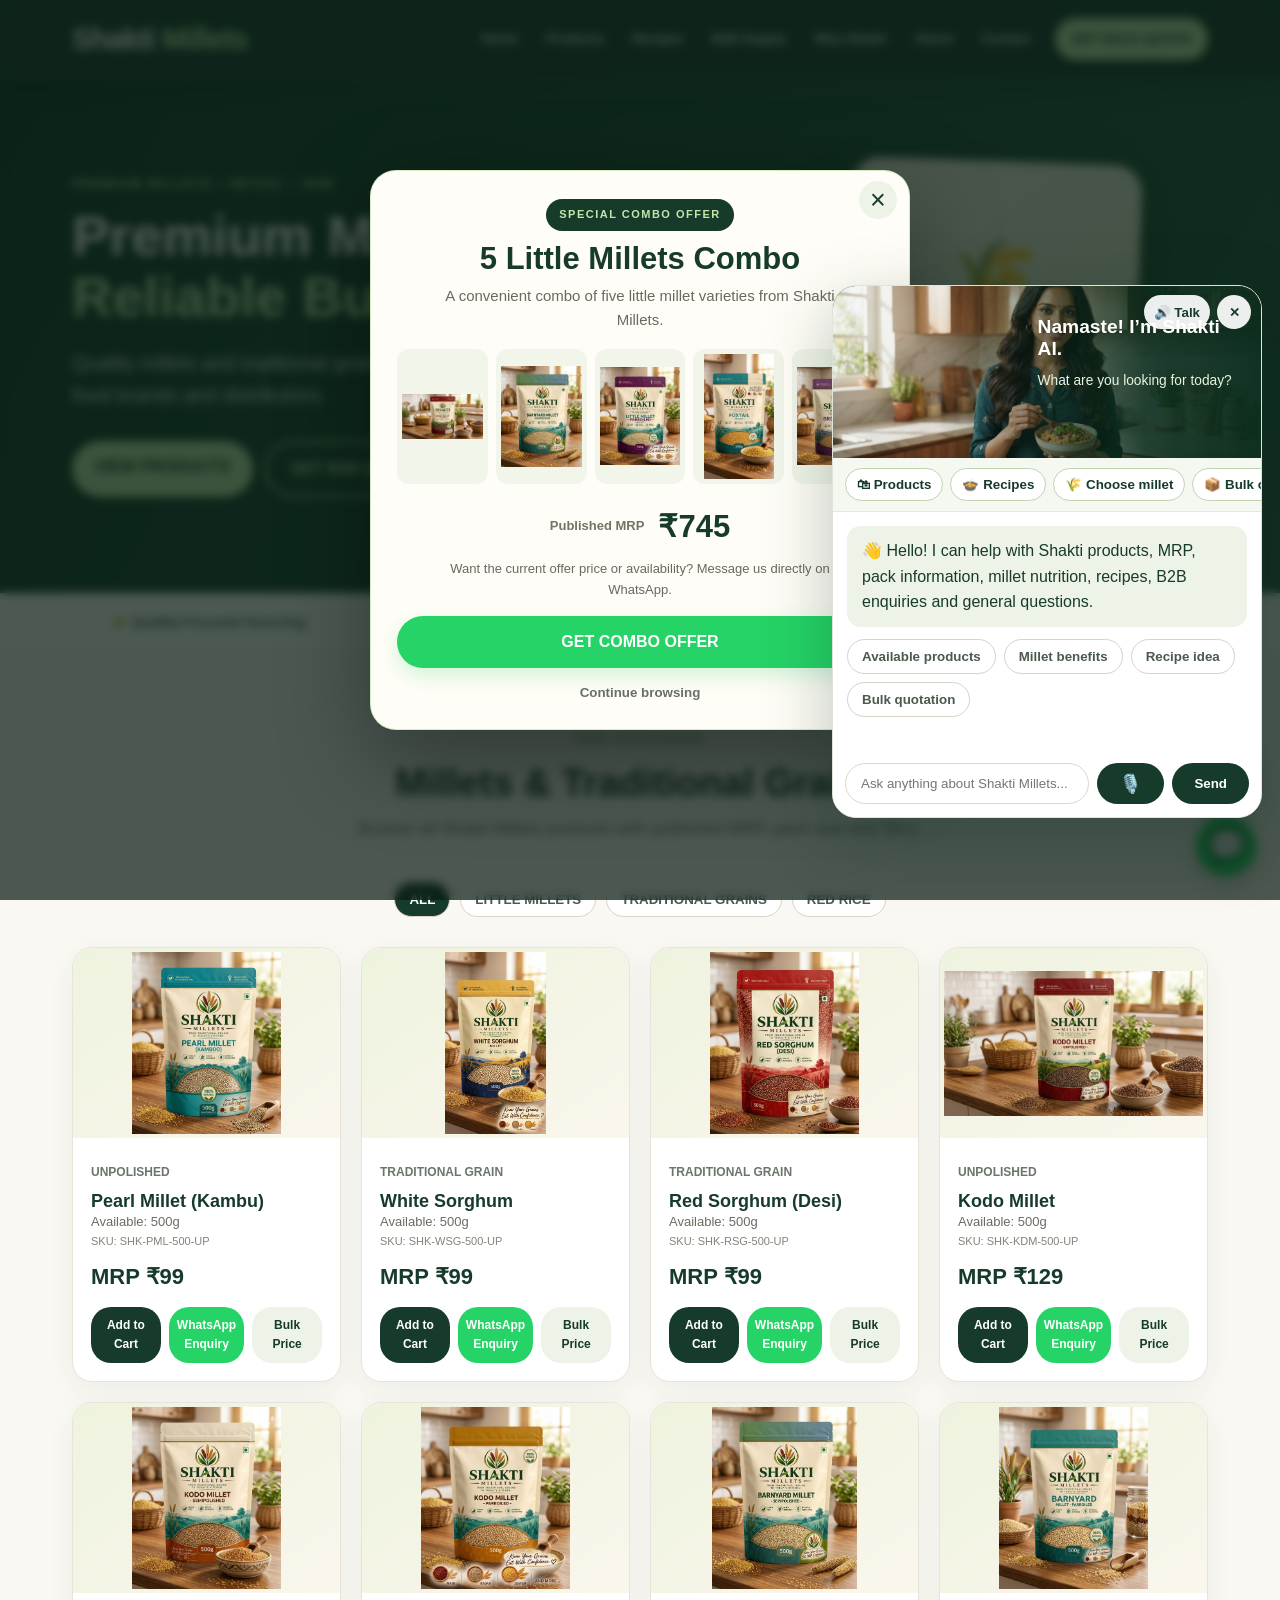
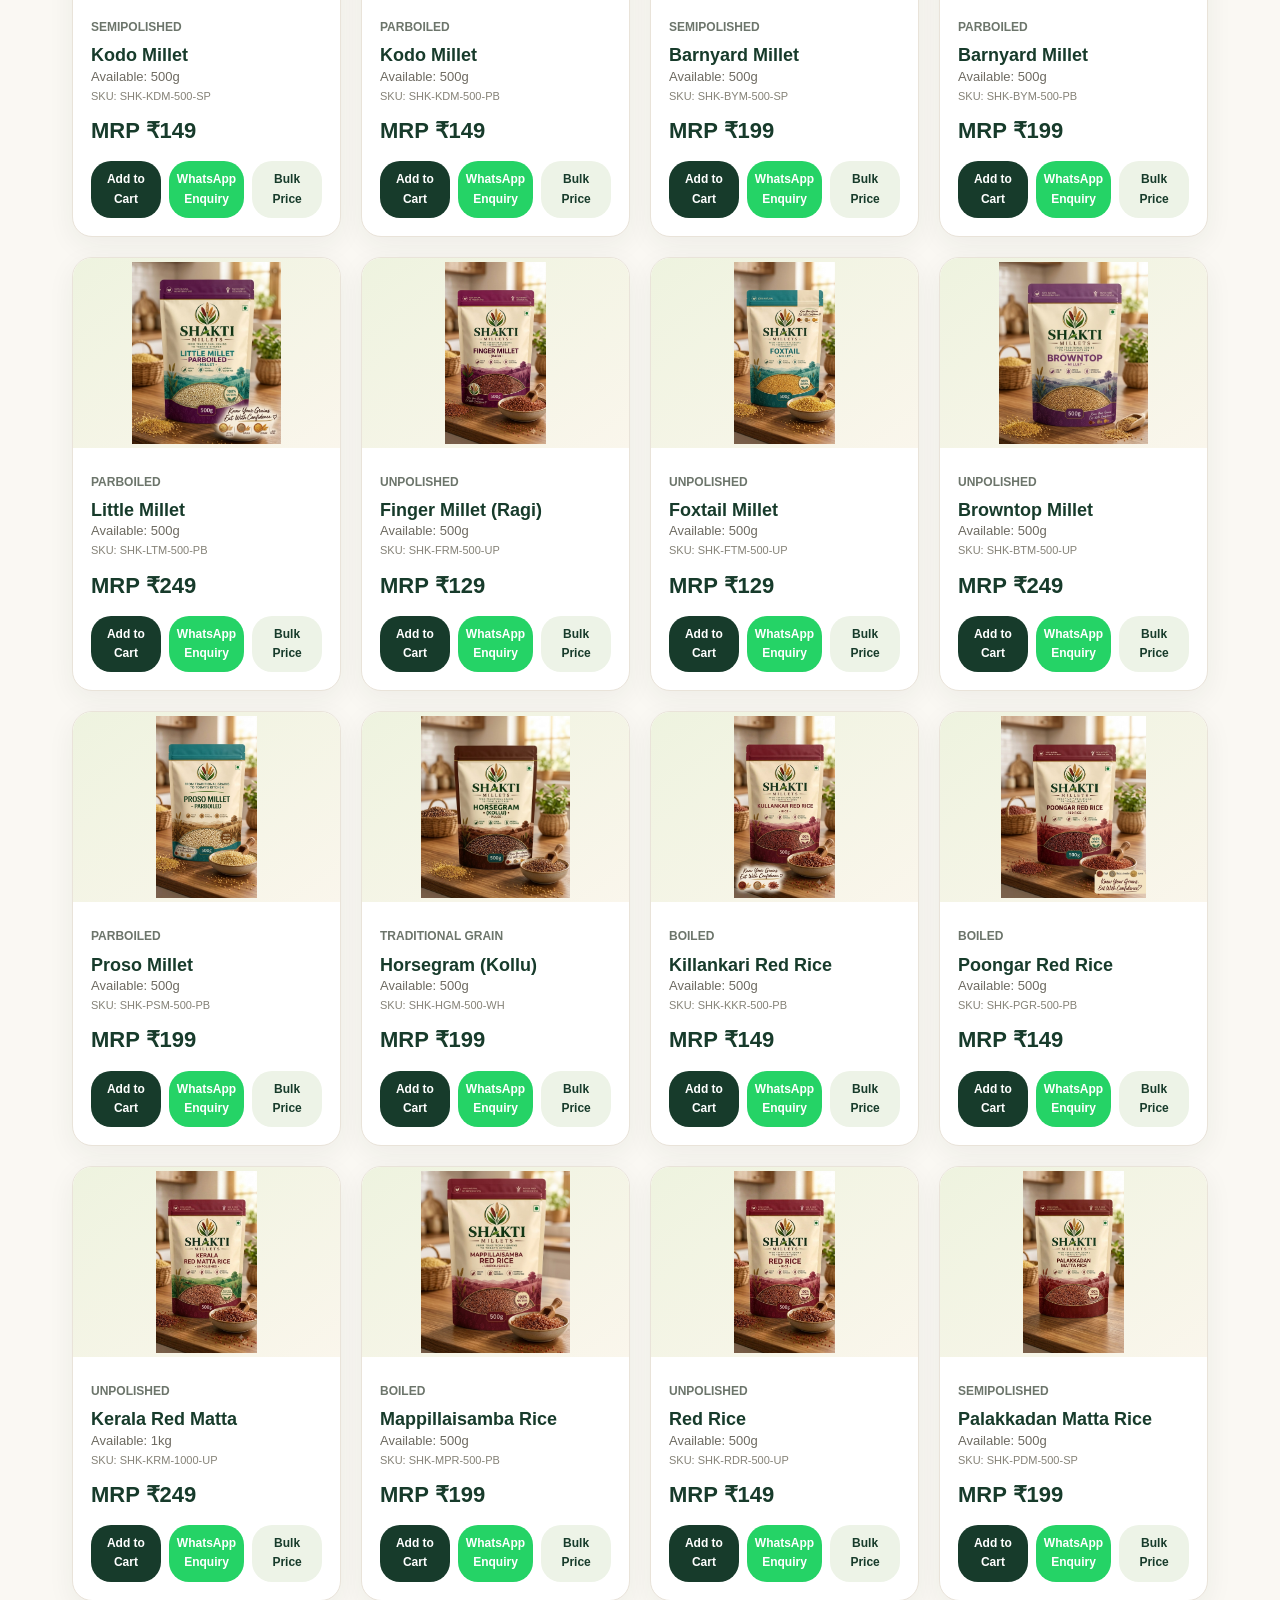
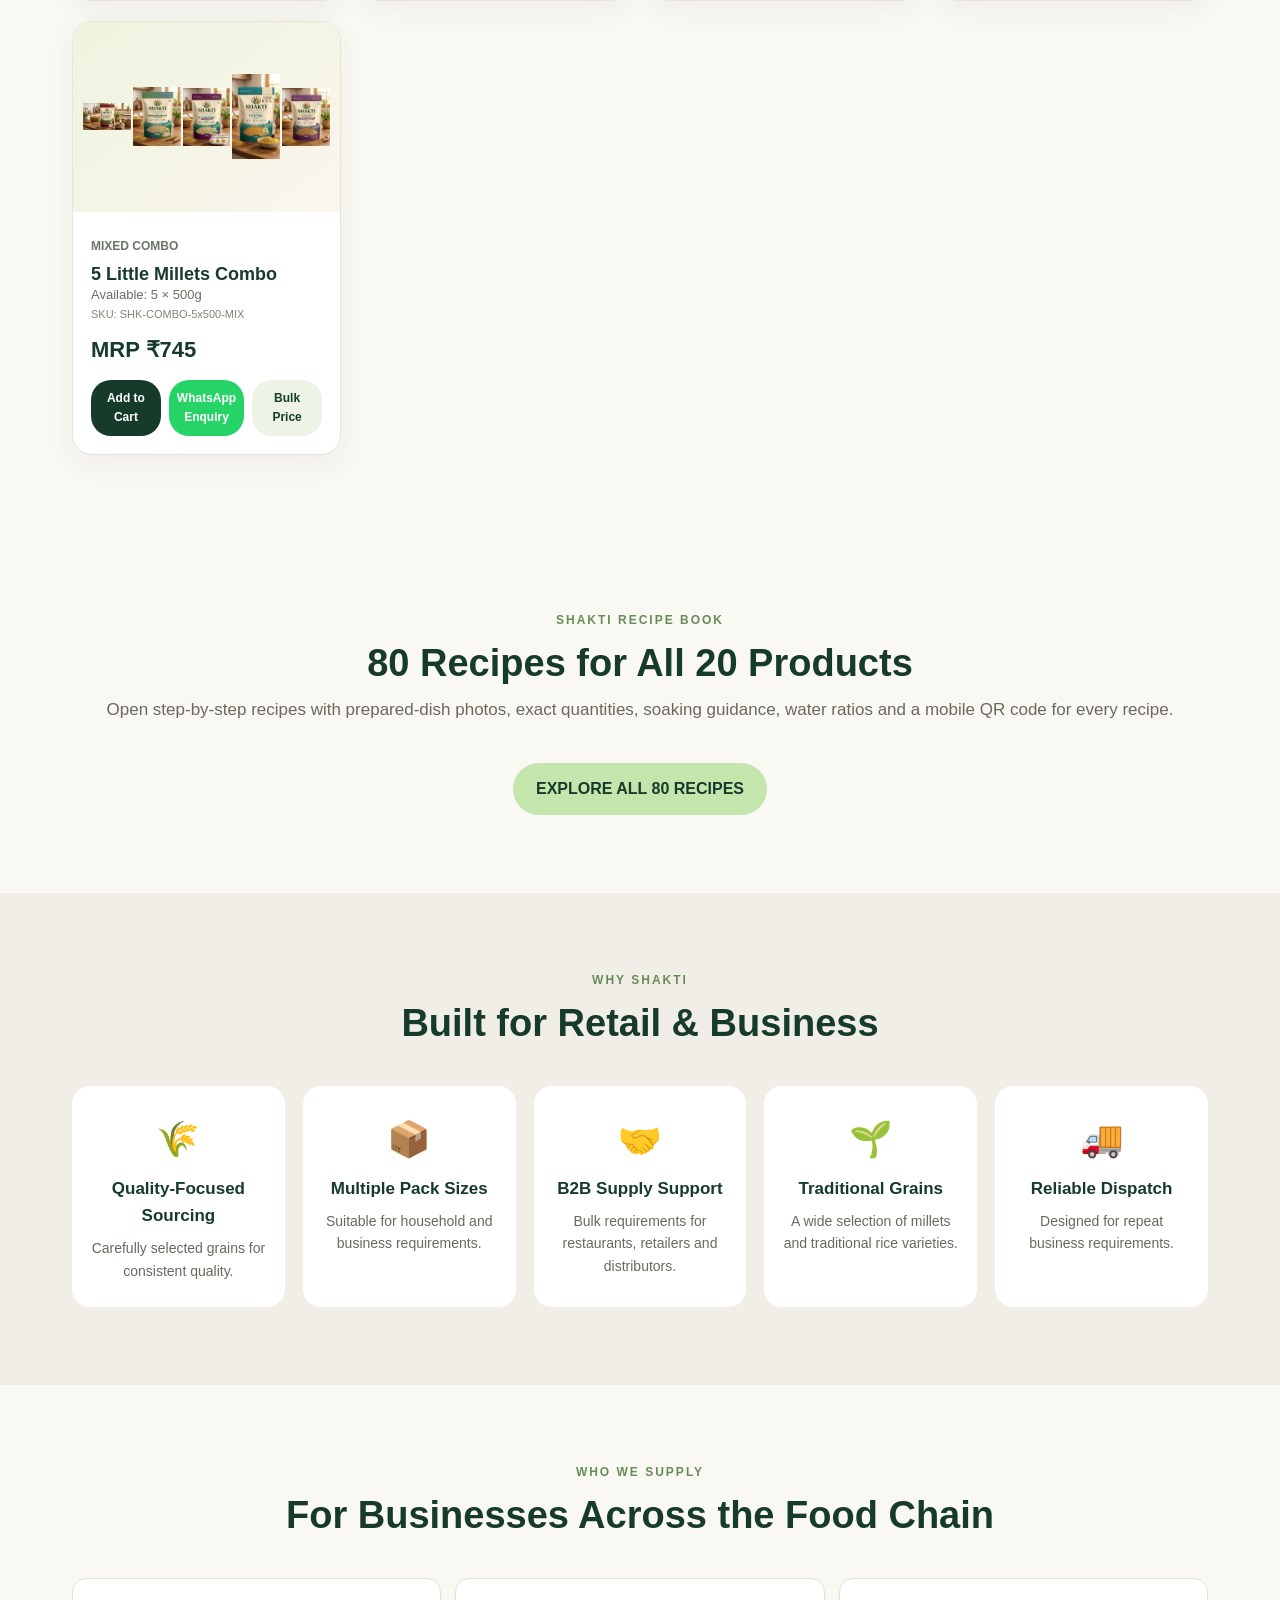
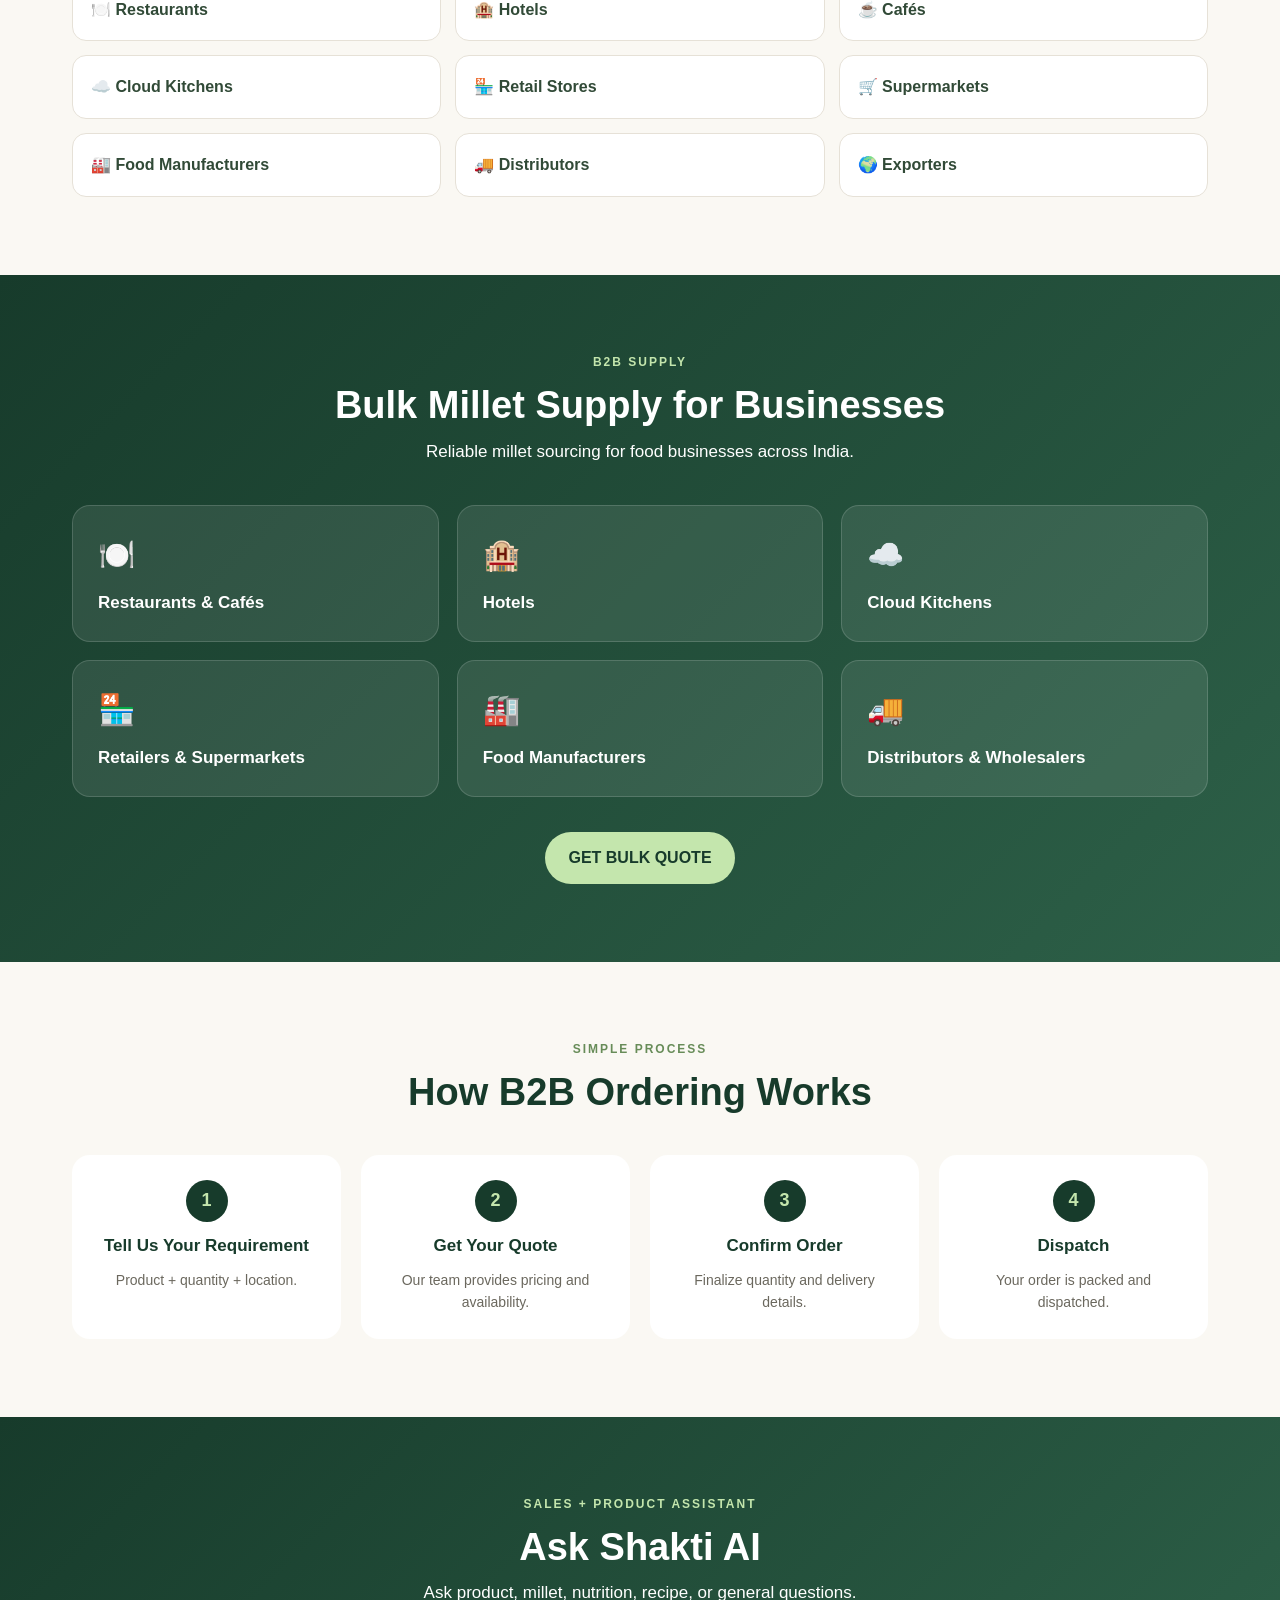
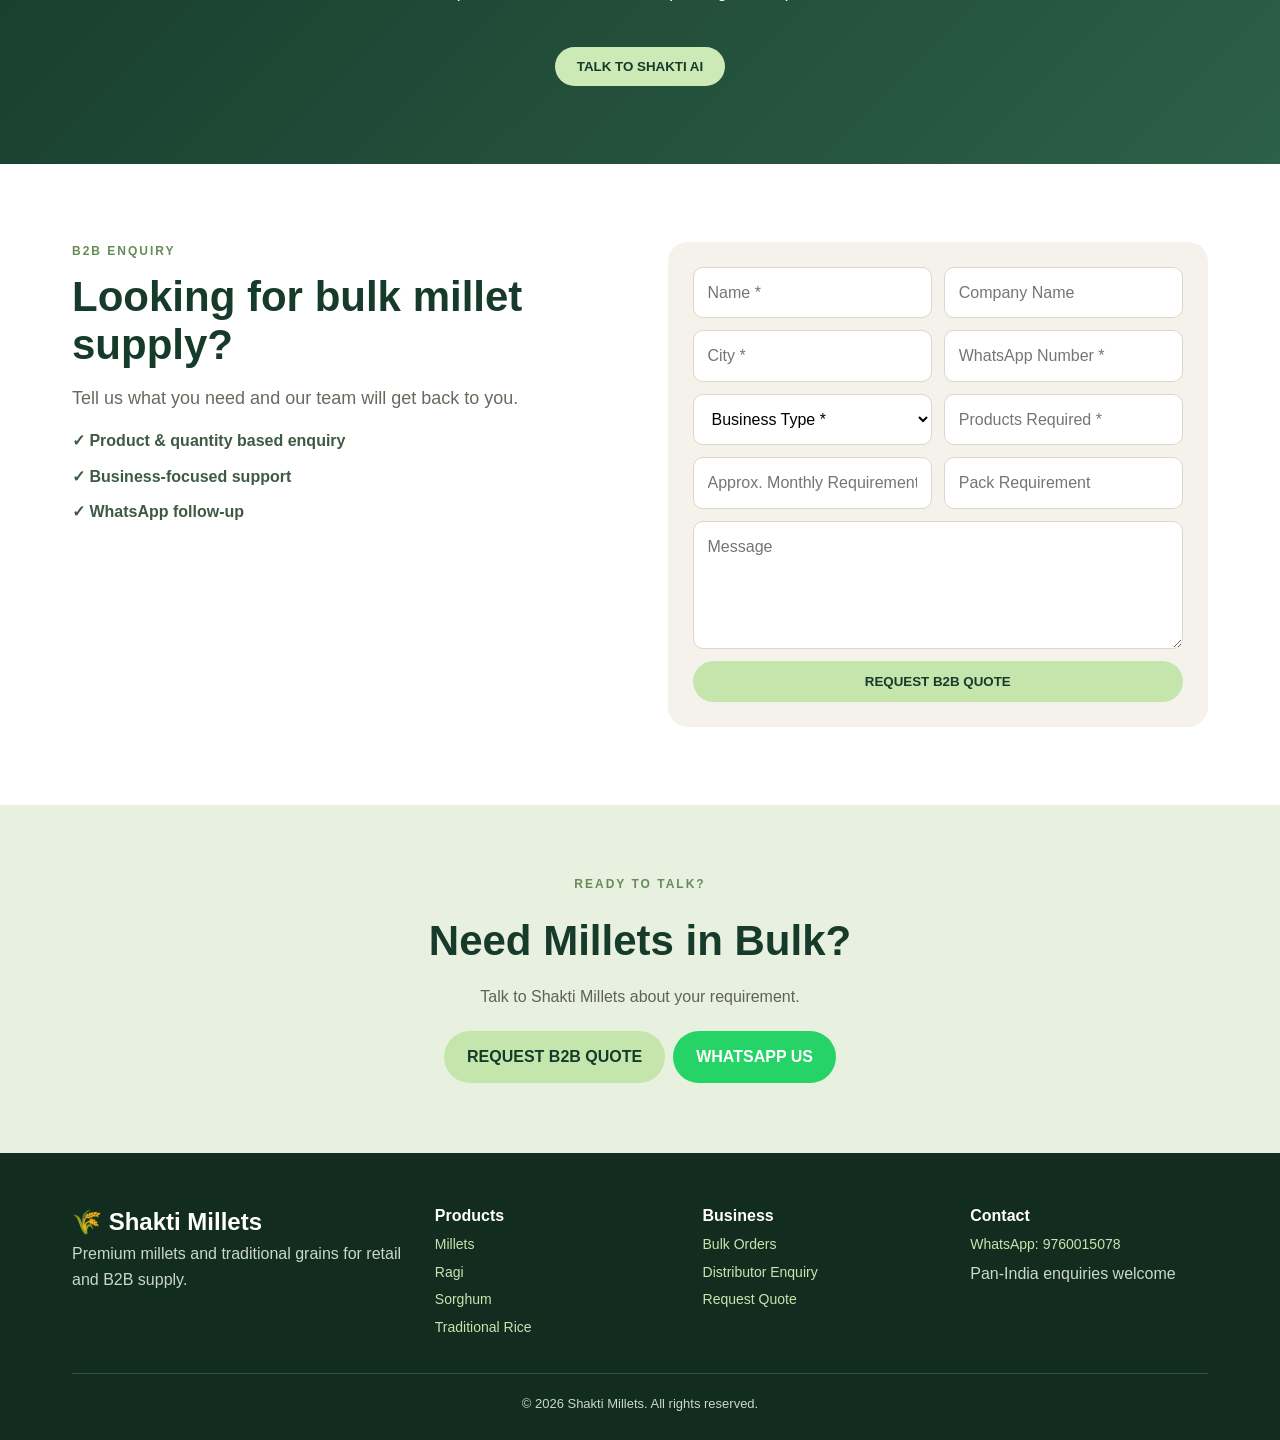
==== index.html @ b84717cb "Add model-led Shakti AI welcome popup and voice guidance" ====
<!DOCTYPE html>
<html lang="en">
<head>
<meta charset="UTF-8">
<meta name="viewport" content="width=device-width, initial-scale=1.0">
<meta name="description" content="Shakti Millets - Premium millets and traditional grains for retail and B2B supply across India.">
<title>Shakti Millets | Premium Millets & Traditional Grains</title>
<link rel="stylesheet" href="style.css">
<link rel="stylesheet" href="assistant-popup.css?v=20260905-1">
<style>
/* Product images: show the complete pouch without cropping */
.product-image > img{width:100%;height:100%;object-fit:contain;object-position:center;display:block;padding:4px}
</style>
</head>
<body>
<header><div class="container nav-wrap"><a class="logo" href="#home">Shakti <span>Millets</span></a><nav><a href="#home">Home</a><a href="#products">Products</a><a href="recipes.html">Recipes</a><a href="#b2b">B2B Supply</a><a href="#why">Why Shakti</a><a href="#about">About</a><a href="#contact">Contact</a><a class="nav-cta" href="#quote">GET BULK QUOTE</a></nav></div></header>
<main>
<section class="hero" id="home"><div class="container hero-grid"><div><div class="eyebrow">PREMIUM MILLETS • RETAIL + B2B</div><h1>Premium Millets.<br><span>Reliable Bulk Supply.</span></h1><p>Quality millets and traditional grains for homes, restaurants, retailers, food brands and distributors.</p><div class="hero-buttons"><a class="btn-primary" href="#products">VIEW PRODUCTS</a><a class="btn-secondary" href="#quote">GET B2B QUOTE</a><a class="btn-whatsapp" href="https://wa.me/919760015078" target="_blank" rel="noopener">WHATSAPP US</a></div></div><div class="hero-pack"><div class="pack-card">🌾<strong>SHAKTI<br>MILLETS</strong><span>Traditional grains • Quality focused</span></div></div></div></section>
<section class="trust"><div class="container trust-grid"><span>🌾 Quality-Focused Sourcing</span><span>📦 Retail & Bulk Packs</span><span>🚚 Pan-India Supply</span><span>🤝 B2B Enquiries Welcome</span></div></section>
<section class="products" id="products"><div class="container"><div class="section-title"><div class="eyebrow">OUR CATALOGUE</div><h2>Millets & Traditional Grains</h2><p>Browse all Shakti Millets products with published MRP, pack size and SKU.</p></div><div class="category-tabs"><button class="active" data-filter="all" type="button">ALL</button><button data-filter="little" type="button">LITTLE MILLETS</button><button data-filter="traditional" type="button">TRADITIONAL GRAINS</button><button data-filter="rice" type="button">RED RICE</button></div><div class="product-grid" id="productGrid"></div></div></section>
<section class="how" id="recipes"><div class="container"><div class="section-title"><div class="eyebrow">SHAKTI RECIPE BOOK</div><h2>80 Recipes for All 20 Products</h2><p>Open step-by-step recipes with prepared-dish photos, exact quantities, soaking guidance, water ratios and a mobile QR code for every recipe.</p></div><div class="center"><a class="btn-primary" href="recipes.html">EXPLORE ALL 80 RECIPES</a></div></div></section>
<section class="why" id="why"><div class="container"><div class="section-title"><div class="eyebrow">WHY SHAKTI</div><h2>Built for Retail & Business</h2></div><div class="feature-grid"><article><div>🌾</div><h3>Quality-Focused Sourcing</h3><p>Carefully selected grains for consistent quality.</p></article><article><div>📦</div><h3>Multiple Pack Sizes</h3><p>Suitable for household and business requirements.</p></article><article><div>🤝</div><h3>B2B Supply Support</h3><p>Bulk requirements for restaurants, retailers and distributors.</p></article><article><div>🌱</div><h3>Traditional Grains</h3><p>A wide selection of millets and traditional rice varieties.</p></article><article><div>🚚</div><h3>Reliable Dispatch</h3><p>Designed for repeat business requirements.</p></article></div></div></section>
<section class="who" id="about"><div class="container"><div class="section-title"><div class="eyebrow">WHO WE SUPPLY</div><h2>For Businesses Across the Food Chain</h2></div><div class="who-grid"><span>🍽️ Restaurants</span><span>🏨 Hotels</span><span>☕ Cafés</span><span>☁️ Cloud Kitchens</span><span>🏪 Retail Stores</span><span>🛒 Supermarkets</span><span>🏭 Food Manufacturers</span><span>🚚 Distributors</span><span>🌍 Exporters</span></div></div></section>
<section class="b2b" id="b2b"><div class="container"><div class="section-title light"><div class="eyebrow">B2B SUPPLY</div><h2>Bulk Millet Supply for Businesses</h2><p>Reliable millet sourcing for food businesses across India.</p></div><div class="b2b-grid"><article>🍽️<h3>Restaurants & Cafés</h3></article><article>🏨<h3>Hotels</h3></article><article>☁️<h3>Cloud Kitchens</h3></article><article>🏪<h3>Retailers & Supermarkets</h3></article><article>🏭<h3>Food Manufacturers</h3></article><article>🚚<h3>Distributors & Wholesalers</h3></article></div><div class="center"><a class="btn-primary" href="#quote">GET BULK QUOTE</a></div></div></section>
<section class="how"><div class="container"><div class="section-title"><div class="eyebrow">SIMPLE PROCESS</div><h2>How B2B Ordering Works</h2></div><div class="steps"><article><b>1</b><h3>Tell Us Your Requirement</h3><p>Product + quantity + location.</p></article><article><b>2</b><h3>Get Your Quote</h3><p>Our team provides pricing and availability.</p></article><article><b>3</b><h3>Confirm Order</h3><p>Finalize quantity and delivery details.</p></article><article><b>4</b><h3>Dispatch</h3><p>Your order is packed and dispatched.</p></article></div></div></section>
<section class="assistant"><div class="container"><div class="section-title light"><div class="eyebrow">SALES + PRODUCT ASSISTANT</div><h2>Ask Shakti AI</h2><p>Ask product, millet, nutrition, recipe, or general questions.</p></div><div class="ai-chat"><div id="chatLog"><div class="msg msg-bot">👋 Hello! I can help with Shakti products, MRP, pack information, millet nutrition, recipes, B2B enquiries and general questions.</div><div class="quick"><button data-q="Show me your available products." type="button">Available products</button><button data-q="What are the benefits of millets?" type="button">Millet benefits</button><button data-q="Give me a simple millet recipe." type="button">Recipe idea</button><button data-q="I need a bulk quotation." type="button">Bulk quotation</button></div></div><div class="input-group"><input id="chatInput" placeholder="Ask anything about Shakti Millets..."><button id="chatSend" type="button">Send</button></div></div></div></section>
<section class="quote" id="quote"><div class="container quote-grid"><div><div class="eyebrow">B2B ENQUIRY</div><h2>Looking for bulk millet supply?</h2><p>Tell us what you need and our team will get back to you.</p><div class="quote-points"><span>✓ Product & quantity based enquiry</span><span>✓ Business-focused support</span><span>✓ WhatsApp follow-up</span></div></div><form id="quoteForm"><input name="name" placeholder="Name *" required><input name="company" placeholder="Company Name"><input name="city" placeholder="City *" required><input name="whatsapp" placeholder="WhatsApp Number *" required><select name="business" required><option value="">Business Type *</option><option>Restaurant / Café</option><option>Hotel</option><option>Cloud Kitchen</option><option>Retailer / Supermarket</option><option>Food Manufacturer</option><option>Distributor / Wholesaler</option><option>Other</option></select><input name="products" placeholder="Products Required *" required><input name="monthly" placeholder="Approx. Monthly Requirement"><input name="pack" placeholder="Pack Requirement"><textarea name="message" rows="4" placeholder="Message"></textarea><button class="btn-primary" type="submit">REQUEST B2B QUOTE</button></form></div></section>
<section class="cta"><div class="container center"><div class="eyebrow">READY TO TALK?</div><h2>Need Millets in Bulk?</h2><p>Talk to Shakti Millets about your requirement.</p><a class="btn-primary" href="#quote">REQUEST B2B QUOTE</a><a class="btn-whatsapp" href="https://wa.me/919760015078" target="_blank" rel="noopener">WHATSAPP US</a></div></section>
</main>
<footer id="contact"><div class="container footer-grid"><div><h3>🌾 Shakti Millets</h3><p>Premium millets and traditional grains for retail and B2B supply.</p></div><div><h4>Products</h4><a href="#products">Millets</a><a href="#products">Ragi</a><a href="#products">Sorghum</a><a href="#products">Traditional Rice</a></div><div><h4>Business</h4><a href="#quote">Bulk Orders</a><a href="#quote">Distributor Enquiry</a><a href="#quote">Request Quote</a></div><div><h4>Contact</h4><a href="https://wa.me/919760015078" target="_blank" rel="noopener">WhatsApp: 9760015078</a><p>Pan-India enquiries welcome</p></div><div class="copyright">© 2026 Shakti Millets. All rights reserved.</div></div></footer>
<a class="whatsapp-float" href="https://wa.me/919760015078" target="_blank" rel="noopener">💬</a>
<script src="script.js?v=20260818"></script>
<script src="recipes-data.js?v=20260904"></script>
<script src="assistant-fix.js?v=20260905-2"></script>
<script src="cart.js?v=20260818-1"></script>
</body>
</html>
---- style.css ----
*{box-sizing:border-box;margin:0;padding:0}html{scroll-behavior:smooth}body{font-family:Inter,Segoe UI,Arial,sans-serif;background:#faf8f3;color:#263228;line-height:1.6}.container{max-width:1180px;margin:auto;padding:0 22px}header{position:sticky;top:0;z-index:100;background:rgba(23,59,43,.96);color:#fff;box-shadow:0 8px 30px rgba(0,0,0,.14);backdrop-filter:blur(14px);-webkit-backdrop-filter:blur(14px);border-bottom:1px solid rgba(196,230,173,.14)}.nav-wrap{min-height:78px;display:flex;align-items:center;justify-content:space-between;gap:30px}.logo{font-size:29px;font-weight:900;color:#fff;text-decoration:none;letter-spacing:-.7px;white-space:nowrap;transition:.2s}.logo span{color:#c4e6ad}.logo:hover{transform:translateY(-1px)}nav{display:flex;align-items:center;justify-content:flex-end;gap:6px;flex-wrap:wrap}nav a{position:relative;color:#eaf3e6;text-decoration:none;font-weight:700;font-size:13px;letter-spacing:.2px;padding:10px 11px;border-radius:10px;transition:color .2s,background .2s}nav a:not(.nav-cta)::after{content:"";position:absolute;left:11px;right:11px;bottom:5px;height:2px;border-radius:2px;background:#c4e6ad;transform:scaleX(0);transform-origin:center;transition:transform .2s}nav a:not(.nav-cta):hover{color:#c4e6ad;background:rgba(255,255,255,.05)}nav a:not(.nav-cta):hover::after{transform:scaleX(1)}.nav-cta{margin-left:7px;background:#c4e6ad;color:#173b2b!important;padding:11px 17px;border-radius:25px;box-shadow:0 5px 16px rgba(0,0,0,.14);transition:transform .2s,box-shadow .2s,background .2s}.nav-cta:hover{background:#d3efbf;transform:translateY(-2px);box-shadow:0 8px 20px rgba(0,0,0,.2)}.hero{background:linear-gradient(120deg,#173b2b,#2c6048);color:#fff;padding:82px 0}.hero-grid{display:grid;grid-template-columns:1.2fr .8fr;align-items:center;gap:55px}.eyebrow{font-size:12px;letter-spacing:2px;font-weight:800;color:#678c58;margin-bottom:12px}.hero .eyebrow,.light .eyebrow{color:#c4e6ad}.hero h1{font-size:56px;line-height:1.08;font-weight:900}.hero h1 span{color:#c4e6ad}.hero p{font-size:20px;max-width:670px;margin:20px 0 30px;color:#edf5ea}.hero-buttons{display:flex;gap:12px;flex-wrap:wrap}.btn-primary,.btn-secondary,.btn-whatsapp{display:inline-block;border:0;text-decoration:none;padding:13px 23px;border-radius:30px;font-weight:800;cursor:pointer}.btn-primary{background:#c4e6ad;color:#173b2b}.btn-secondary{background:transparent;border:2px solid #c4e6ad;color:#c4e6ad}.btn-whatsapp{background:#25d366;color:#fff}.hero-pack{display:flex;justify-content:center}.pack-card{width:290px;height:350px;border-radius:28px;background:linear-gradient(145deg,#f6f1e5,#dfe8c8);color:#173b2b;display:flex;flex-direction:column;justify-content:center;align-items:center;text-align:center;box-shadow:0 25px 60px rgba(0,0,0,.25);font-size:70px;transform:rotate(2deg)}.pack-card strong{font-size:31px;line-height:1.05;letter-spacing:2px}.pack-card span{font-size:13px;margin-top:15px;max-width:190px}.trust{background:#fff;border-bottom:1px solid #e9e4da}.trust-grid{display:grid;grid-template-columns:repeat(4,1fr);gap:15px;padding:18px 22px;text-align:center;font-weight:700;color:#3f5c46;font-size:14px}.products,.why,.who,.how,.quote{padding:78px 0}.section-title{text-align:center;margin-bottom:40px}.section-title h2{font-size:38px;color:#173b2b;line-height:1.15}.section-title p{font-size:17px;color:#6b685e;margin-top:10px}.category-tabs{display:flex;gap:10px;justify-content:center;flex-wrap:wrap;margin-bottom:30px}.category-tabs button,.quick button{border:1px solid #d8d3c8;background:#fff;padding:9px 14px;border-radius:22px;font-weight:700;color:#4a5a4d;cursor:pointer}.category-tabs button.active,.category-tabs button:hover{background:#173b2b;color:#fff}.product-grid{display:grid;grid-template-columns:repeat(4,1fr);gap:20px}.product-card{background:#fff;border:1px solid #e9e3d9;border-radius:20px;overflow:hidden;display:flex;flex-direction:column;box-shadow:0 8px 28px rgba(36,48,38,.06);transition:.2s}.product-card:hover{transform:translateY(-4px);box-shadow:0 16px 36px rgba(36,48,38,.12)}.product-image{height:190px;background:linear-gradient(145deg,#eef3df,#faf6ec);display:flex;align-items:center;justify-content:center;font-size:65px;overflow:hidden}.product-card-body{padding:18px}.product-card h3{font-size:18px;color:#173b2b;line-height:1.25}.tag{display:inline-block;margin:7px 0;color:#6c756b;font-size:12px;text-transform:uppercase;font-weight:800}.sku{font-size:11px;color:#858277}.price{font-size:22px;font-weight:900;color:#173b2b;margin:8px 0}.size{font-size:13px;color:#6d6a61}.product-actions{display:flex;gap:8px;margin-top:13px}.product-actions a{flex:1;text-align:center;padding:9px 8px;border-radius:20px;font-size:12px;font-weight:800;text-decoration:none}.order{background:#25d366;color:#fff}.quote-link{background:#edf3e7;color:#173b2b}.why{background:#f1eee7}.feature-grid{display:grid;grid-template-columns:repeat(5,1fr);gap:18px}.feature-grid article{background:#fff;padding:25px 18px;border-radius:18px;text-align:center}.feature-grid article>div{font-size:35px}.feature-grid h3{font-size:17px;color:#173b2b;margin:8px 0}.feature-grid p,.steps p{font-size:14px;color:#6b685e}.who-grid{display:grid;grid-template-columns:repeat(3,1fr);gap:14px}.who-grid span{background:#fff;border:1px solid #e6e1d7;padding:18px;border-radius:14px;font-weight:800;color:#314a37}.b2b,.assistant{padding:78px 0;background:linear-gradient(135deg,#173b2b,#2d6048);color:#fff}.light h2,.light p{color:#fff}.b2b-grid{display:grid;grid-template-columns:repeat(3,1fr);gap:18px;margin-bottom:35px}.b2b-grid article{background:rgba(255,255,255,.09);border:1px solid rgba(255,255,255,.15);padding:25px;border-radius:18px;font-size:30px}.b2b-grid h3{font-size:17px;margin-top:10px}.center{text-align:center}.steps{display:grid;grid-template-columns:repeat(4,1fr);gap:20px}.steps article{text-align:center;background:#fff;padding:25px;border-radius:18px}.steps b{display:inline-flex;width:42px;height:42px;border-radius:50%;background:#173b2b;color:#c4e6ad;align-items:center;justify-content:center;font-size:18px}.steps h3{font-size:17px;margin:10px 0;color:#173b2b}.assistant .ai-chat{max-width:650px;margin:auto;background:#fff;border-radius:20px;padding:20px;color:#263228}.msg{padding:12px 15px;border-radius:14px;margin-bottom:12px;background:#eef3e7;color:#173b2b}.msg-user{background:#dceecf;text-align:right}.quick{display:flex;gap:8px;flex-wrap:wrap;margin-bottom:10px}.input-group{display:flex;gap:8px;margin-top:12px}.input-group input{flex:1;border:1px solid #ddd6ca;border-radius:25px;padding:12px 15px}.input-group button{border:0;background:#173b2b;color:#fff;border-radius:25px;padding:0 22px;font-weight:800}.quote{background:#fff}.quote-grid{display:grid;grid-template-columns:1fr 1fr;gap:55px;align-items:start}.quote h2{font-size:42px;color:#173b2b;line-height:1.15}.quote p{color:#6b685e;font-size:18px;margin:15px 0}.quote-points{display:flex;flex-direction:column;gap:10px;color:#3e5a45;font-weight:700}.quote form{background:#f5f2eb;padding:25px;border-radius:20px;display:grid;grid-template-columns:1fr 1fr;gap:12px}.quote input,.quote select,.quote textarea{width:100%;padding:12px 14px;border:1px solid #ddd7cb;border-radius:10px;font:inherit;background:#fff}.quote textarea,.quote form button{grid-column:1/-1}.cta{padding:70px 0;background:#e8f0df}.cta h2{font-size:42px;color:#173b2b}.cta p{max-width:650px;margin:10px auto 22px;color:#5f6259}.cta .btn-whatsapp{margin-left:8px}footer{background:#122c20;color:#cad8c7;padding:50px 0 25px}.footer-grid{display:grid;grid-template-columns:1.4fr repeat(3,1fr);gap:30px}.footer-grid h3,.footer-grid h4{color:#fff}.footer-grid h3{font-size:24px}.footer-grid a{display:block;color:#c4e6ad;text-decoration:none;margin:5px 0;font-size:14px}.copyright{grid-column:1/-1;border-top:1px solid #31513f;padding-top:20px;text-align:center;font-size:13px}.whatsapp-float{position:fixed;right:24px;bottom:24px;width:60px;height:60px;border-radius:50%;background:#25d366;color:#fff;display:flex;align-items:center;justify-content:center;text-decoration:none;font-size:30px;box-shadow:0 8px 25px rgba(0,0,0,.2);z-index:200}
#shaktiOfferPopup{position:fixed;inset:0;z-index:9999;display:flex;align-items:center;justify-content:center;visibility:hidden;opacity:0;transition:opacity .25s ease,visibility .25s ease;padding:18px;font-family:Inter,Segoe UI,Arial,sans-serif}#shaktiOfferPopup.is-visible{visibility:visible;opacity:1}.shakti-offer-backdrop{position:absolute;inset:0;background:rgba(8,25,17,.72);backdrop-filter:blur(5px);-webkit-backdrop-filter:blur(5px)}.shakti-offer-modal{position:relative;width:min(540px,100%);max-height:calc(100vh - 36px);overflow:auto;background:#fffdf7;border:1px solid rgba(196,230,173,.7);border-radius:26px;padding:28px 26px 22px;text-align:center;box-shadow:0 30px 90px rgba(0,0,0,.35);transform:translateY(16px) scale(.97);transition:transform .3s ease}.is-visible .shakti-offer-modal{transform:translateY(0) scale(1)}.shakti-offer-close{position:absolute;right:12px;top:10px;width:38px;height:38px;border:0;border-radius:50%;background:#eef3e7;color:#173b2b;font-size:27px;line-height:1;cursor:pointer}.shakti-offer-badge{display:inline-block;background:#173b2b;color:#c4e6ad;border-radius:30px;padding:7px 13px;font-size:11px;font-weight:900;letter-spacing:1.5px;margin-bottom:10px}.shakti-offer-modal h2{font-size:31px;line-height:1.15;color:#173b2b;margin-bottom:7px}.shakti-offer-subtitle{font-size:15px;color:#6b685e;margin:0 auto 17px;max-width:420px}.shakti-offer-products{display:grid;grid-template-columns:repeat(5,1fr);gap:8px;margin:12px auto 18px;align-items:end}.shakti-offer-products img{width:100%;height:135px;object-fit:contain;background:#f2f5e9;border-radius:12px;padding:5px}.shakti-offer-price{display:flex;align-items:center;justify-content:center;gap:14px;margin:5px 0 8px}.shakti-offer-price span{font-size:13px;color:#777266;font-weight:700}.shakti-offer-price strong{font-size:31px;color:#173b2b}.shakti-offer-note{font-size:13px;color:#6b685e;margin:0 auto 15px;max-width:390px}.shakti-offer-cta{display:block;background:#25d366;color:#fff;text-decoration:none;border-radius:28px;padding:13px 20px;font-weight:900;box-shadow:0 8px 20px rgba(37,211,102,.2)}.shakti-offer-later{border:0;background:transparent;color:#667066;margin-top:10px;padding:7px 12px;font-weight:700;cursor:pointer}
/* Combo offer image in the catalogue: the same five-product visual used in the popup */
.combo-product-image{width:100%;height:100%;display:flex;align-items:center;justify-content:center;gap:2px;padding:8px}.combo-product-image img{width:19%;height:100%;object-fit:contain;display:block}
@media(max-width:900px){.nav-wrap{min-height:74px;gap:16px}nav{gap:2px}nav a{font-size:12px;padding:9px 8px}nav a:not(.nav-cta)::after{left:8px;right:8px}.nav-cta{padding:10px 13px}.hero-grid,.quote-grid{grid-template-columns:1fr}.hero{text-align:center}.hero p{margin-left:auto;margin-right:auto}.hero-buttons{justify-content:center}.product-grid{grid-template-columns:repeat(2,1fr)}.feature-grid{grid-template-columns:repeat(2,1fr)}.trust-grid{grid-template-columns:repeat(2,1fr)}.steps{grid-template-columns:repeat(2,1fr)}.footer-grid{grid-template-columns:repeat(2,1fr)}}@media(max-width:600px){header{position:sticky}.nav-wrap{min-height:0;flex-direction:row;align-items:center;padding-top:12px;padding-bottom:12px;gap:12px}.logo{font-size:24px}.nav-wrap nav{flex:1;justify-content:flex-end;overflow-x:auto;overflow-y:hidden;flex-wrap:nowrap;scrollbar-width:none;-ms-overflow-style:none;padding:2px 0}.nav-wrap nav::-webkit-scrollbar{display:none}nav a{font-size:11px;padding:8px 7px;white-space:nowrap}nav a:not(.nav-cta)::after{display:none}.nav-cta{margin-left:2px;padding:9px 12px}.hero h1{font-size:38px}.hero-pack{display:none}.product-grid,.feature-grid,.b2b-grid,.who-grid,.steps,.trust-grid,.footer-grid{grid-template-columns:1fr}.section-title h2,.quote h2,.cta h2{font-size:30px}.quote form{grid-template-columns:1fr}.quote textarea,.quote form button{grid-column:auto}.cta .btn-whatsapp{margin:10px 0 0}.product-actions{flex-direction:column}.product-image{height:210px}.combo-product-image{padding:6px}.shakti-offer-modal{padding:24px 16px 18px;border-radius:22px}.shakti-offer-modal h2{font-size:25px}.shakti-offer-products{gap:5px}.shakti-offer-products img{height:105px;border-radius:9px}.shakti-offer-price strong{font-size:27px}}
---- assistant-popup.css ----
.shakti-assistant-popup{position:fixed;right:18px;bottom:82px;width:min(430px,calc(100vw - 24px));max-height:min(760px,calc(100vh - 100px));z-index:10020;background:#fff;border:1px solid #dce5d7;border-radius:24px;box-shadow:0 22px 70px rgba(10,46,31,.28);overflow:hidden;display:none;flex-direction:column}
.shakti-assistant-popup.is-open{display:flex;animation:shakti-pop-in .28s ease-out}
@keyframes shakti-pop-in{from{opacity:0;transform:translateY(18px) scale(.97)}to{opacity:1;transform:none}}
.shakti-model-panel{position:relative;min-height:172px;background:#173b2b;overflow:hidden}
.shakti-model-panel>img{width:100%;height:172px;display:block;object-fit:cover;object-position:center 39%}
.shakti-model-shade{position:absolute;inset:0;background:linear-gradient(90deg,rgba(9,43,28,.04) 25%,rgba(9,43,28,.88) 73%,rgba(9,43,28,.96))}
.shakti-model-copy{position:absolute;right:18px;top:30px;width:48%;color:#fff;text-align:left}
.shakti-model-copy strong{display:block;font-size:1.2rem;line-height:1.15;margin-bottom:7px}
.shakti-model-copy span{font-size:.86rem;line-height:1.35;color:#e7f4df}
.shakti-popup-tools{position:absolute;right:10px;top:9px;display:flex;gap:7px;z-index:2}
.shakti-popup-tools button{border:0;background:rgba(255,255,255,.92);color:#173b2b;border-radius:999px;min-width:34px;height:34px;padding:0 10px;font-weight:800;cursor:pointer}
.shakti-guide-actions{display:flex;gap:7px;padding:10px 12px;overflow-x:auto;background:#f5f8f1;border-bottom:1px solid #e1e8dc}
.shakti-guide-actions button{flex:0 0 auto;border:1px solid #bfd3b3;background:#fff;color:#173b2b;border-radius:999px;padding:8px 11px;font-weight:750;cursor:pointer}
.shakti-assistant-popup .ai-chat{margin:0!important;border:0!important;border-radius:0!important;box-shadow:none!important;max-width:none!important;display:flex;flex-direction:column;min-height:0;background:#fff}
.shakti-assistant-popup #chatLog{max-height:330px;min-height:170px;overflow:auto;padding:14px}
.shakti-assistant-popup .input-group{padding:10px 12px 13px;background:#fff;display:flex;gap:8px}
.shakti-assistant-popup .input-group input{min-width:0;flex:1}
.shakti-mic{flex:0 0 44px;border:0;border-radius:999px;background:#e5f2dc;color:#173b2b;font-size:1.15rem;cursor:pointer}
.shakti-mic.is-listening{background:#d85445;color:#fff;animation:shakti-pulse 1s infinite}
@keyframes shakti-pulse{50%{transform:scale(1.08)}}
.shakti-assistant-launcher{position:fixed;right:86px;bottom:22px;z-index:10010;border:0;border-radius:999px;background:#173b2b;color:#fff;box-shadow:0 8px 25px rgba(10,46,31,.3);padding:12px 16px;font-weight:800;cursor:pointer;display:none}
.shakti-assistant-launcher.is-visible{display:block}
.shakti-section-open{display:block;margin:18px auto 0;border:0;border-radius:999px;background:#cceab5;color:#173b2b;padding:12px 22px;font-weight:850;cursor:pointer}
@media(max-width:600px){.shakti-assistant-popup{left:8px;right:8px;bottom:74px;width:auto;max-height:calc(100vh - 86px);border-radius:20px}.shakti-model-panel,.shakti-model-panel>img{min-height:148px;height:148px}.shakti-model-copy{top:37px;right:12px;width:50%}.shakti-model-copy strong{font-size:1.05rem}.shakti-model-copy span{font-size:.78rem}.shakti-assistant-popup #chatLog{max-height:calc(100vh - 410px);min-height:145px}.shakti-assistant-launcher{right:78px;bottom:18px;padding:11px 13px}}
@media(prefers-reduced-motion:reduce){.shakti-assistant-popup.is-open,.shakti-mic.is-listening{animation:none}}
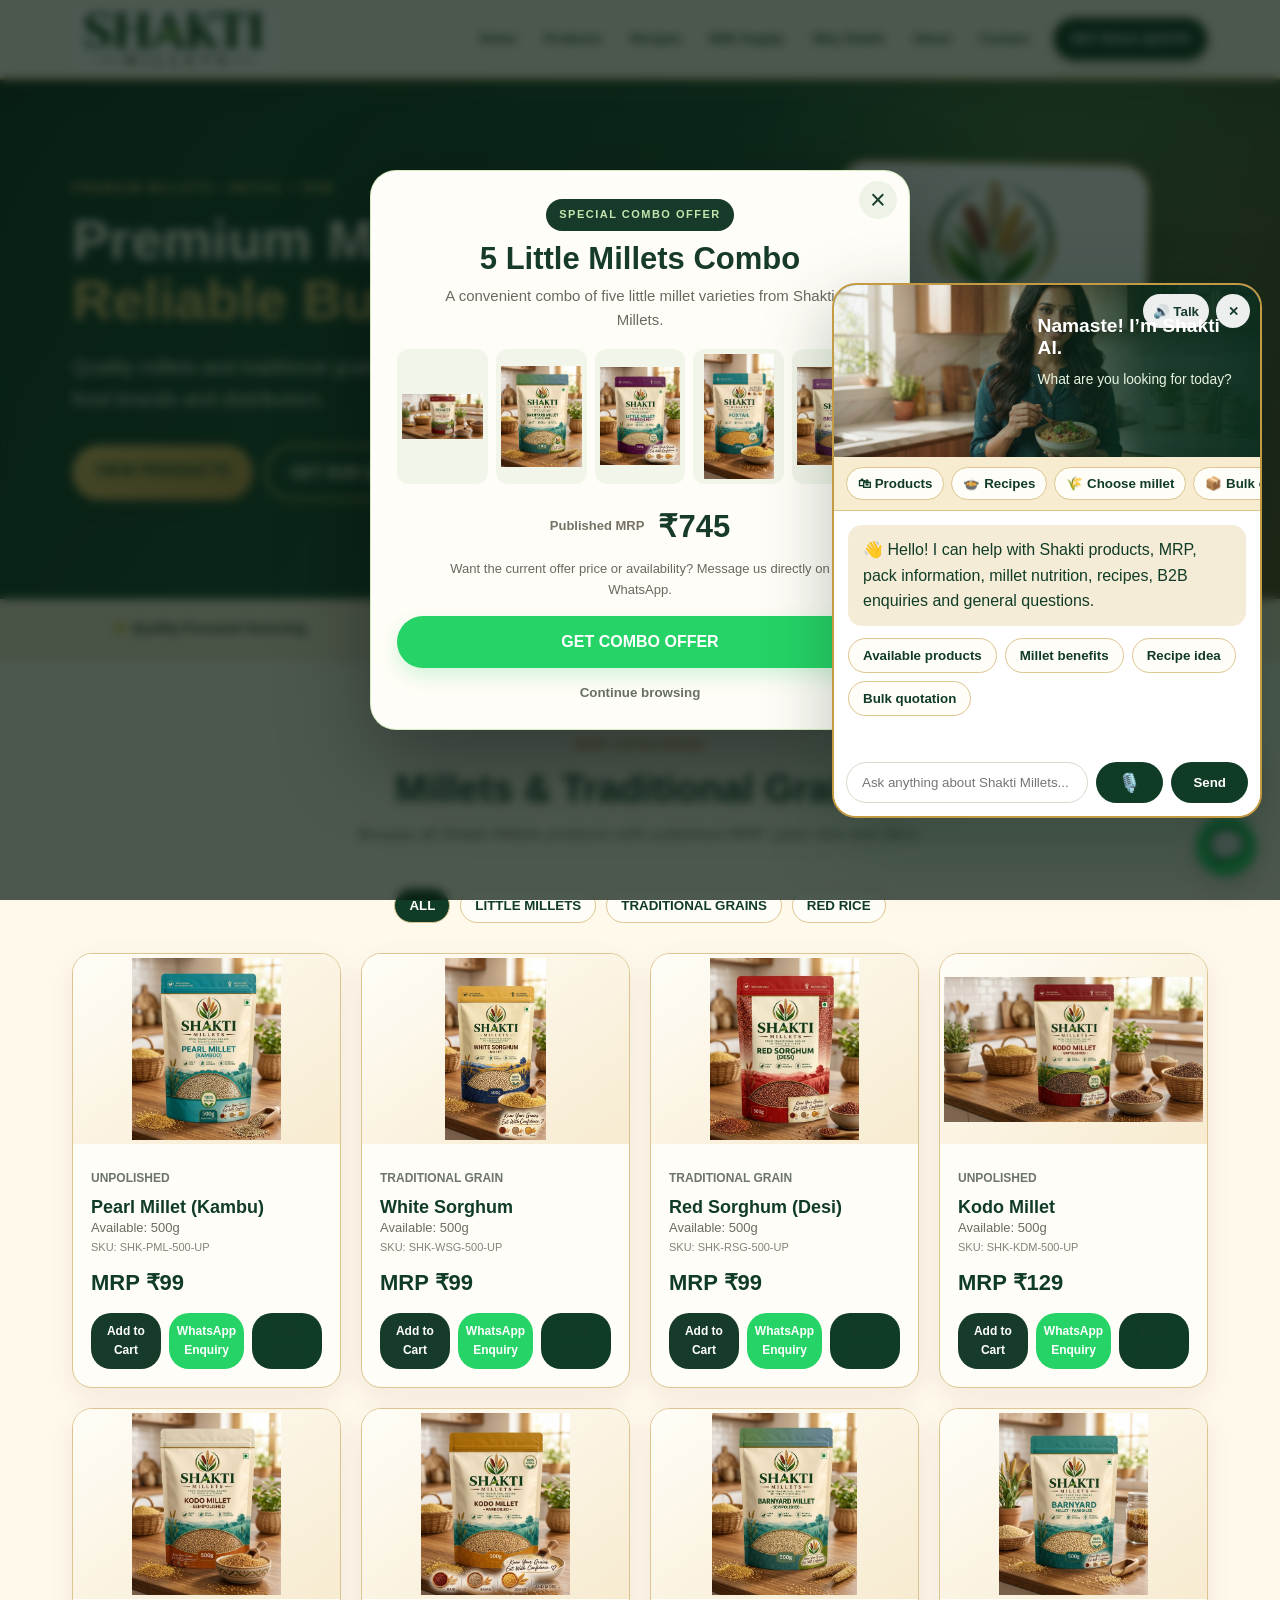
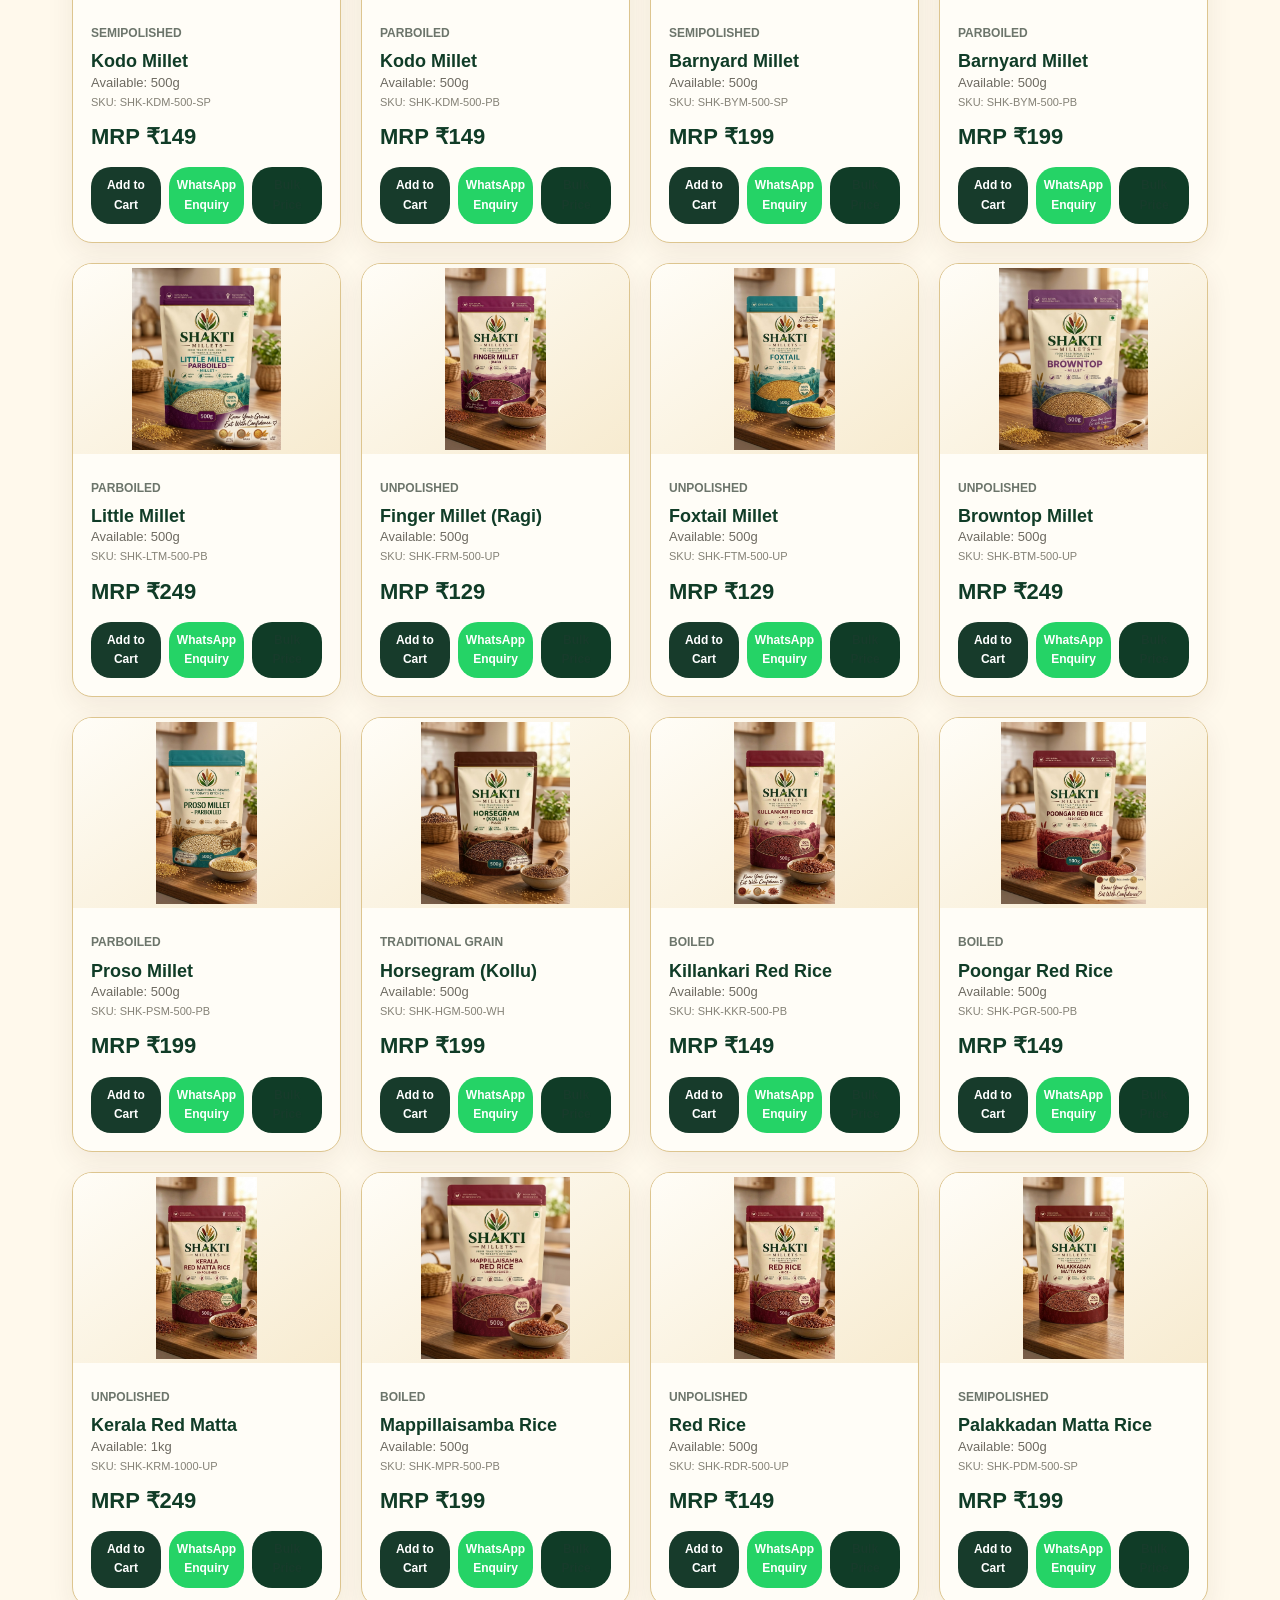
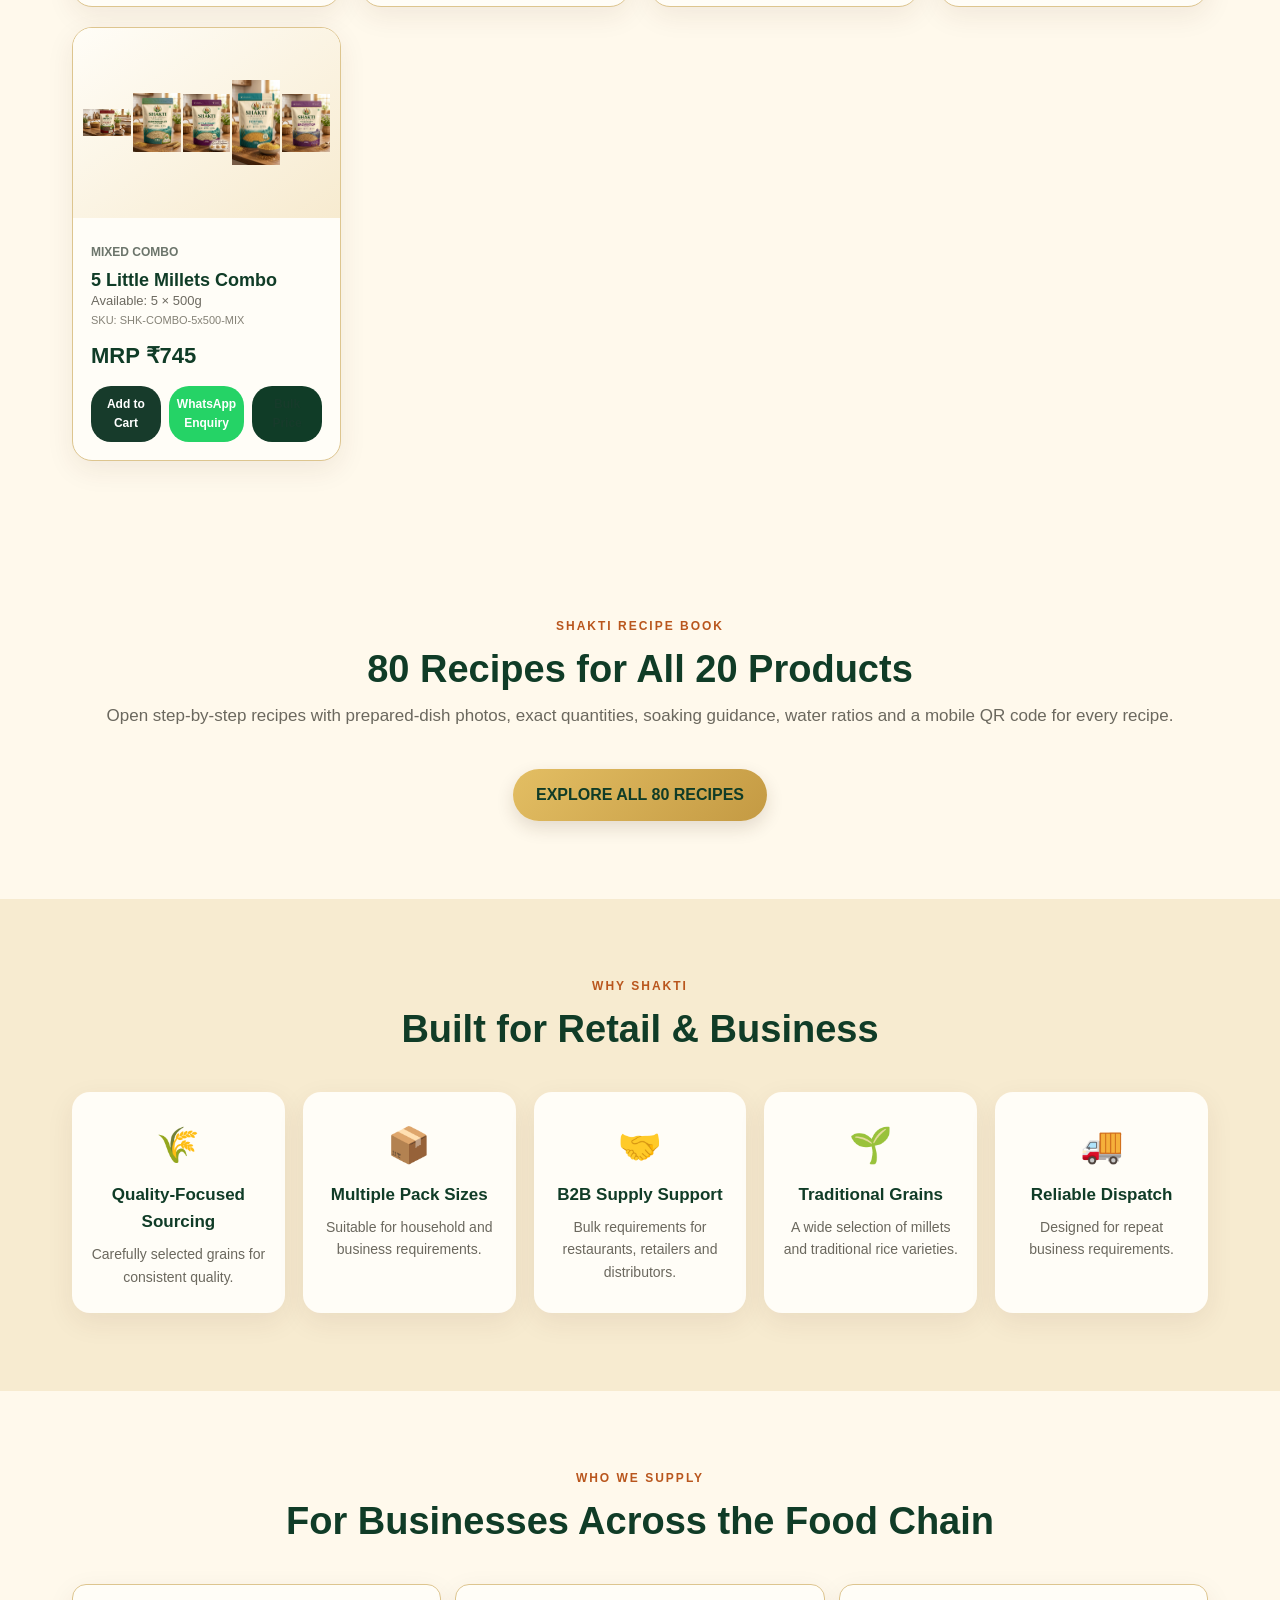
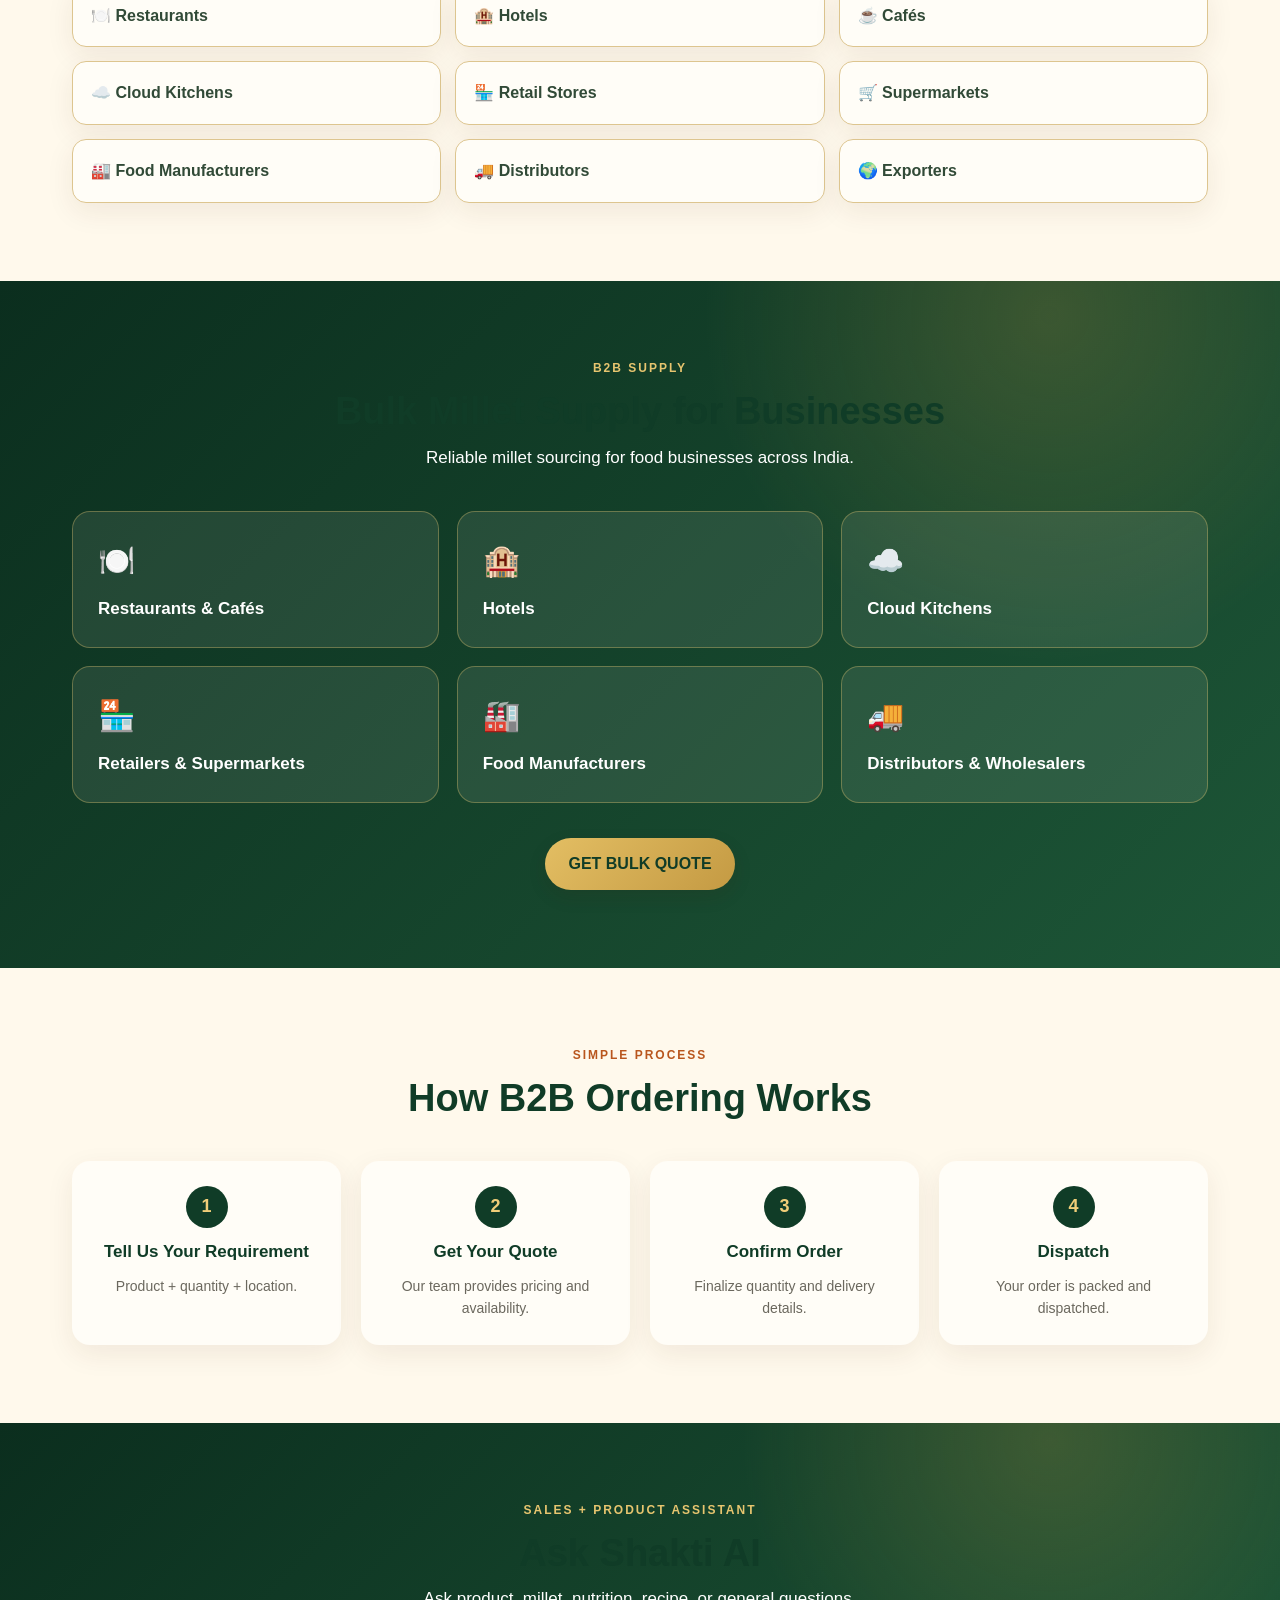
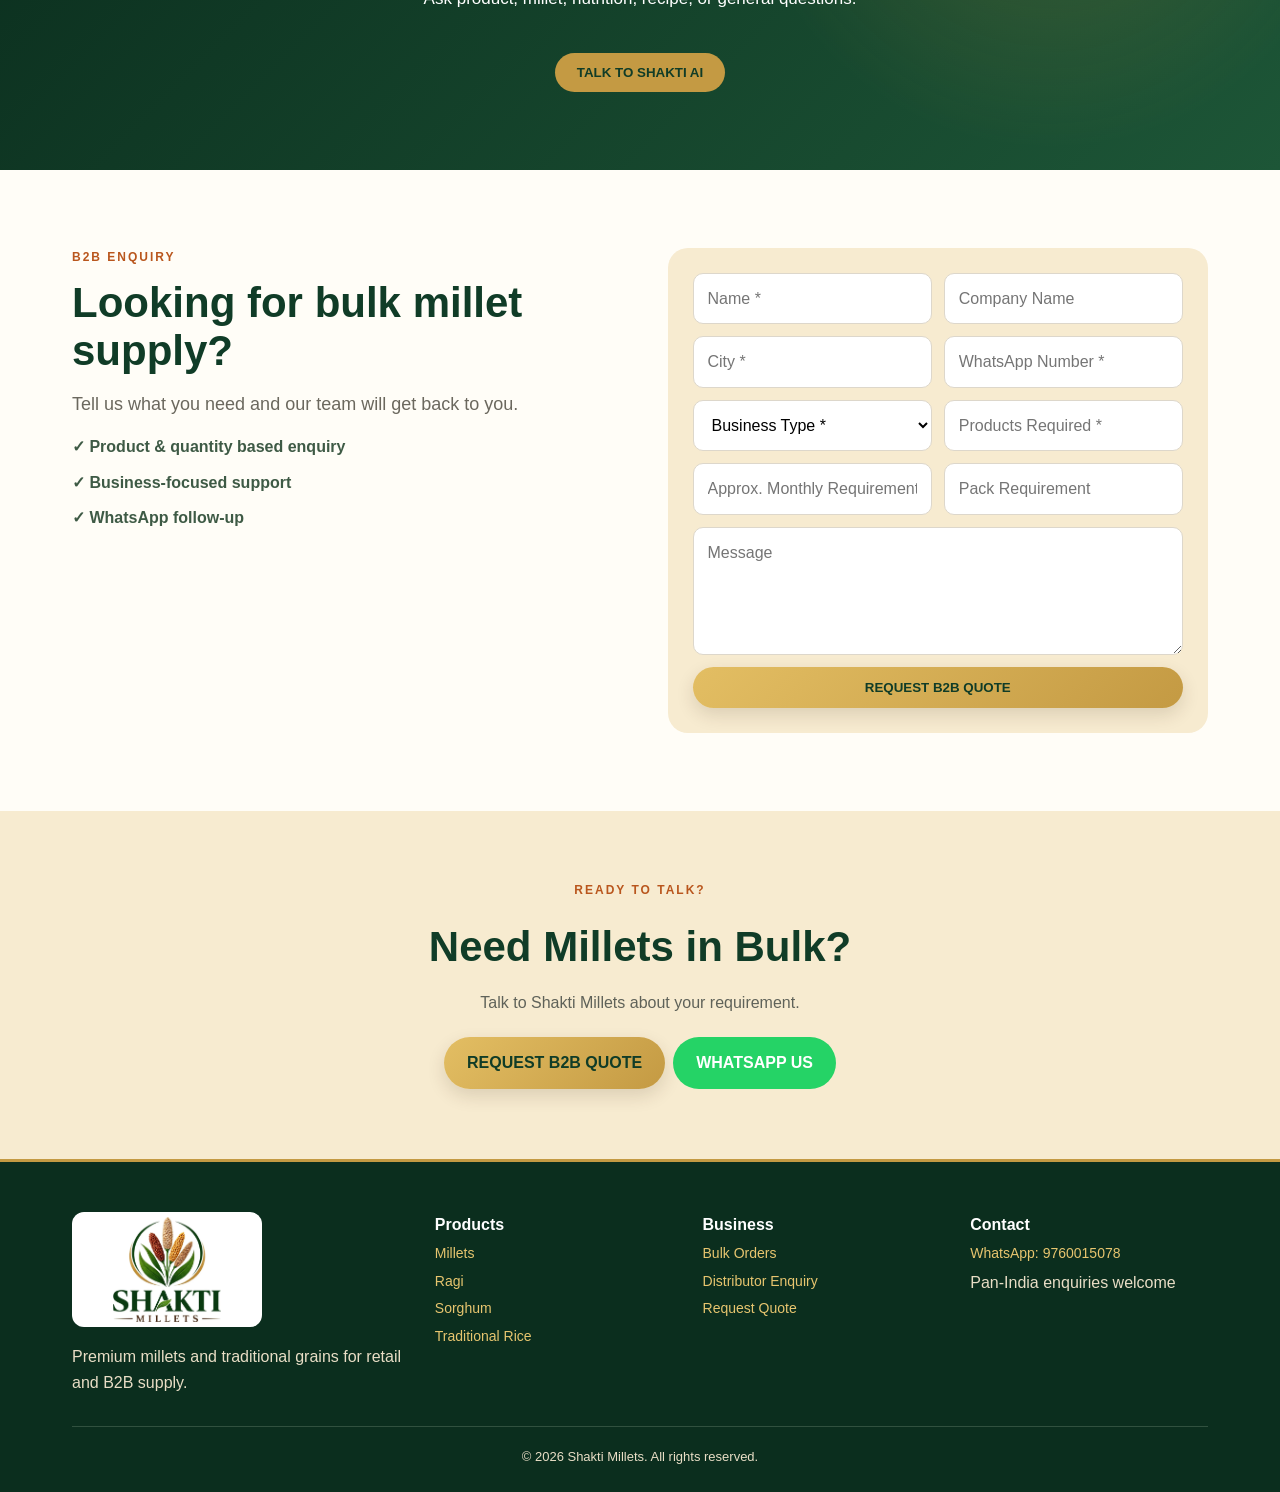
==== commit 934263ed: "Apply official Shakti Millets logo and heritage brand theme" ====
--- a/index.html
+++ b/index.html
@@ -7,15 +7,17 @@
 <title>Shakti Millets | Premium Millets & Traditional Grains</title>
 <link rel="stylesheet" href="style.css">
 <link rel="stylesheet" href="assistant-popup.css?v=20260905-1">
+<link rel="stylesheet" href="brand-theme.css?v=20260905-1">
+<link rel="icon" href="images/shakti-millets-logo.webp">
 <style>
 /* Product images: show the complete pouch without cropping */
 .product-image > img{width:100%;height:100%;object-fit:contain;object-position:center;display:block;padding:4px}
 </style>
 </head>
 <body>
-<header><div class="container nav-wrap"><a class="logo" href="#home">Shakti <span>Millets</span></a><nav><a href="#home">Home</a><a href="#products">Products</a><a href="recipes.html">Recipes</a><a href="#b2b">B2B Supply</a><a href="#why">Why Shakti</a><a href="#about">About</a><a href="#contact">Contact</a><a class="nav-cta" href="#quote">GET BULK QUOTE</a></nav></div></header>
+<header><div class="container nav-wrap"><a class="logo" href="#home" aria-label="Shakti Millets home"><img class="brand-logo-img" src="images/shakti-millets-wordmark.webp" alt="Shakti Millets"></a><nav><a href="#home">Home</a><a href="#products">Products</a><a href="recipes.html">Recipes</a><a href="#b2b">B2B Supply</a><a href="#why">Why Shakti</a><a href="#about">About</a><a href="#contact">Contact</a><a class="nav-cta" href="#quote">GET BULK QUOTE</a></nav></div></header>
 <main>
-<section class="hero" id="home"><div class="container hero-grid"><div><div class="eyebrow">PREMIUM MILLETS • RETAIL + B2B</div><h1>Premium Millets.<br><span>Reliable Bulk Supply.</span></h1><p>Quality millets and traditional grains for homes, restaurants, retailers, food brands and distributors.</p><div class="hero-buttons"><a class="btn-primary" href="#products">VIEW PRODUCTS</a><a class="btn-secondary" href="#quote">GET B2B QUOTE</a><a class="btn-whatsapp" href="https://wa.me/919760015078" target="_blank" rel="noopener">WHATSAPP US</a></div></div><div class="hero-pack"><div class="pack-card">🌾<strong>SHAKTI<br>MILLETS</strong><span>Traditional grains • Quality focused</span></div></div></div></section>
+<section class="hero" id="home"><div class="container hero-grid"><div><div class="eyebrow">PREMIUM MILLETS • RETAIL + B2B</div><h1>Premium Millets.<br><span>Reliable Bulk Supply.</span></h1><p>Quality millets and traditional grains for homes, restaurants, retailers, food brands and distributors.</p><div class="hero-buttons"><a class="btn-primary" href="#products">VIEW PRODUCTS</a><a class="btn-secondary" href="#quote">GET B2B QUOTE</a><a class="btn-whatsapp" href="https://wa.me/919760015078" target="_blank" rel="noopener">WHATSAPP US</a></div></div><div class="hero-pack"><div class="pack-card"><img src="images/shakti-millets-lockup.webp" alt="Shakti Millets — From Traditional Grains to Today’s Kitchen"></div></div></div></section>
 <section class="trust"><div class="container trust-grid"><span>🌾 Quality-Focused Sourcing</span><span>📦 Retail & Bulk Packs</span><span>🚚 Pan-India Supply</span><span>🤝 B2B Enquiries Welcome</span></div></section>
 <section class="products" id="products"><div class="container"><div class="section-title"><div class="eyebrow">OUR CATALOGUE</div><h2>Millets & Traditional Grains</h2><p>Browse all Shakti Millets products with published MRP, pack size and SKU.</p></div><div class="category-tabs"><button class="active" data-filter="all" type="button">ALL</button><button data-filter="little" type="button">LITTLE MILLETS</button><button data-filter="traditional" type="button">TRADITIONAL GRAINS</button><button data-filter="rice" type="button">RED RICE</button></div><div class="product-grid" id="productGrid"></div></div></section>
 <section class="how" id="recipes"><div class="container"><div class="section-title"><div class="eyebrow">SHAKTI RECIPE BOOK</div><h2>80 Recipes for All 20 Products</h2><p>Open step-by-step recipes with prepared-dish photos, exact quantities, soaking guidance, water ratios and a mobile QR code for every recipe.</p></div><div class="center"><a class="btn-primary" href="recipes.html">EXPLORE ALL 80 RECIPES</a></div></div></section>
@@ -27,11 +29,11 @@
 <section class="quote" id="quote"><div class="container quote-grid"><div><div class="eyebrow">B2B ENQUIRY</div><h2>Looking for bulk millet supply?</h2><p>Tell us what you need and our team will get back to you.</p><div class="quote-points"><span>✓ Product & quantity based enquiry</span><span>✓ Business-focused support</span><span>✓ WhatsApp follow-up</span></div></div><form id="quoteForm"><input name="name" placeholder="Name *" required><input name="company" placeholder="Company Name"><input name="city" placeholder="City *" required><input name="whatsapp" placeholder="WhatsApp Number *" required><select name="business" required><option value="">Business Type *</option><option>Restaurant / Café</option><option>Hotel</option><option>Cloud Kitchen</option><option>Retailer / Supermarket</option><option>Food Manufacturer</option><option>Distributor / Wholesaler</option><option>Other</option></select><input name="products" placeholder="Products Required *" required><input name="monthly" placeholder="Approx. Monthly Requirement"><input name="pack" placeholder="Pack Requirement"><textarea name="message" rows="4" placeholder="Message"></textarea><button class="btn-primary" type="submit">REQUEST B2B QUOTE</button></form></div></section>
 <section class="cta"><div class="container center"><div class="eyebrow">READY TO TALK?</div><h2>Need Millets in Bulk?</h2><p>Talk to Shakti Millets about your requirement.</p><a class="btn-primary" href="#quote">REQUEST B2B QUOTE</a><a class="btn-whatsapp" href="https://wa.me/919760015078" target="_blank" rel="noopener">WHATSAPP US</a></div></section>
 </main>
-<footer id="contact"><div class="container footer-grid"><div><h3>🌾 Shakti Millets</h3><p>Premium millets and traditional grains for retail and B2B supply.</p></div><div><h4>Products</h4><a href="#products">Millets</a><a href="#products">Ragi</a><a href="#products">Sorghum</a><a href="#products">Traditional Rice</a></div><div><h4>Business</h4><a href="#quote">Bulk Orders</a><a href="#quote">Distributor Enquiry</a><a href="#quote">Request Quote</a></div><div><h4>Contact</h4><a href="https://wa.me/919760015078" target="_blank" rel="noopener">WhatsApp: 9760015078</a><p>Pan-India enquiries welcome</p></div><div class="copyright">© 2026 Shakti Millets. All rights reserved.</div></div></footer>
+<footer id="contact"><div class="container footer-grid"><div><img class="footer-brand-logo" src="images/shakti-millets-logo.webp" alt="Shakti Millets"><p>Premium millets and traditional grains for retail and B2B supply.</p></div><div><h4>Products</h4><a href="#products">Millets</a><a href="#products">Ragi</a><a href="#products">Sorghum</a><a href="#products">Traditional Rice</a></div><div><h4>Business</h4><a href="#quote">Bulk Orders</a><a href="#quote">Distributor Enquiry</a><a href="#quote">Request Quote</a></div><div><h4>Contact</h4><a href="https://wa.me/919760015078" target="_blank" rel="noopener">WhatsApp: 9760015078</a><p>Pan-India enquiries welcome</p></div><div class="copyright">© 2026 Shakti Millets. All rights reserved.</div></div></footer>
 <a class="whatsapp-float" href="https://wa.me/919760015078" target="_blank" rel="noopener">💬</a>
 <script src="script.js?v=20260818"></script>
 <script src="recipes-data.js?v=20260904"></script>
-<script src="assistant-fix.js?v=20260905-2"></script>
+<script src="assistant-fix.js?v=20260905-3"></script>
 <script src="cart.js?v=20260818-1"></script>
 </body>
 </html>
--- a/brand-theme.css
+++ b/brand-theme.css
@@ -0,0 +1,53 @@
+:root{--shakti-green:#103c27;--shakti-green-2:#1d5637;--shakti-cream:#f7ebd0;--shakti-ivory:#fff9ec;--shakti-gold:#c49a43;--shakti-brown:#4a2b18;--shakti-orange:#b9561d;--shakti-line:#ddc58f}
+body{background:var(--shakti-ivory);color:#29342d}
+header{background:rgba(255,249,236,.97);color:var(--shakti-green);border-bottom:2px solid var(--shakti-gold);box-shadow:0 7px 25px rgba(74,43,24,.13)}
+.logo,.brand{display:flex;align-items:center;text-decoration:none;flex:0 0 auto}
+.brand-logo-img{display:block;width:205px;height:62px;object-fit:contain;object-position:center;background:#fff;border-radius:10px;padding:4px 7px}
+nav a{color:var(--shakti-green)}
+nav a:not(.nav-cta)::after{background:var(--shakti-gold)}
+nav a:not(.nav-cta):hover{color:var(--shakti-orange);background:rgba(196,154,67,.1)}
+.nav-cta{background:var(--shakti-green);color:var(--shakti-ivory)!important;border:1px solid var(--shakti-gold)}
+.nav-cta:hover{background:var(--shakti-green-2)}
+.hero{background:radial-gradient(circle at 82% 20%,rgba(196,154,67,.28),transparent 27%),linear-gradient(125deg,#0b2e1e,var(--shakti-green-2) 66%,#654322);color:var(--shakti-ivory)}
+.hero .eyebrow,.light .eyebrow,.hero h1 span{color:#e7c56f}
+.hero p{color:#f9f0dc}
+.btn-primary{background:linear-gradient(135deg,#e3be63,var(--shakti-gold));color:var(--shakti-green);box-shadow:0 7px 18px rgba(55,36,14,.14)}
+.btn-secondary{border-color:#e7c56f;color:#fff4d7}
+.pack-card{width:310px;height:355px;background:#fff;border:2px solid var(--shakti-gold);padding:14px;transform:rotate(1deg);overflow:hidden}
+.pack-card img{width:100%;height:100%;object-fit:contain;display:block}
+.trust{background:var(--shakti-cream);border-bottom-color:var(--shakti-line)}
+.trust-grid{color:var(--shakti-green)}
+.products,.who,.how{background:var(--shakti-ivory)}
+.section-title h2,.quote h2,.cta h2{color:var(--shakti-green)}
+.eyebrow{color:var(--shakti-orange)}
+.category-tabs button,.quick button{border-color:var(--shakti-line);background:#fffdf7;color:var(--shakti-green)}
+.category-tabs button.active,.category-tabs button:hover{background:var(--shakti-green);color:#fff}
+.product-card,.feature-grid article,.who-grid span,.steps article,.recipe-card{background:#fffdf7;border-color:var(--shakti-line);box-shadow:0 9px 28px rgba(74,43,24,.08)}
+.product-image{background:linear-gradient(145deg,#fffdf7,var(--shakti-cream))}
+.product-card h3,.price,.feature-grid h3,.steps h3,.recipe-card h2,.detail-copy h1,.detail-copy h3{color:var(--shakti-green)}
+.why,.quote form,.cta{background:var(--shakti-cream)}
+.b2b,.assistant,.recipe-hero{background:radial-gradient(circle at 82% 5%,rgba(196,154,67,.22),transparent 28%),linear-gradient(135deg,#0b2e1e,var(--shakti-green-2))}
+.b2b-grid article{border-color:rgba(231,197,111,.35);background:rgba(255,249,236,.09)}
+.steps b,.input-group button,.quote-link,.recipe-card button,.open-link,.close{background:var(--shakti-green)}
+.steps b{color:#f0cd78}
+.quote{background:#fffdf7}
+footer{background:#0b2e1e;color:#e9dec6;border-top:3px solid var(--shakti-gold)}
+.footer-grid a,.back{color:#e7c56f}
+.footer-brand-logo{width:190px;height:115px;object-fit:contain;background:#fff;border-radius:12px;padding:5px;margin-bottom:10px}
+.shakti-assistant-popup{border:2px solid var(--shakti-gold);background:var(--shakti-ivory)}
+.shakti-model-panel,.shakti-assistant-launcher{background:var(--shakti-green)}
+.shakti-guide-actions{background:var(--shakti-cream);border-bottom-color:var(--shakti-line)}
+.shakti-guide-actions button{border-color:var(--shakti-line);color:var(--shakti-green);background:#fffdf7}
+.msg{background:#f5ecd7;color:var(--shakti-green)}
+.msg-user{background:#dfedcf}
+.shakti-section-open{background:var(--shakti-gold);color:var(--shakti-green)}
+.recipe-hero>p:first-child{color:#e7c56f}
+.recipes-wrap{background:var(--shakti-ivory)}
+.pill,#recipeCount{color:var(--shakti-orange)}
+.facts{background:var(--shakti-cream)}
+.tip{background:#f2ead6;border-left-color:var(--shakti-gold)}
+dialog{background:#fffdf7;border:1px solid var(--shakti-line)}
+dialog::backdrop{background:rgba(11,46,30,.78)}
+.detail-media{background:var(--shakti-cream)}
+@media(max-width:900px){.brand-logo-img{width:150px;height:56px}}
+@media(max-width:600px){.brand-logo-img{width:118px;height:48px}.nav-wrap{padding-top:8px;padding-bottom:8px}.nav-cta{background:var(--shakti-green)!important}.pack-card{width:270px;height:310px}.footer-brand-logo{width:170px}}
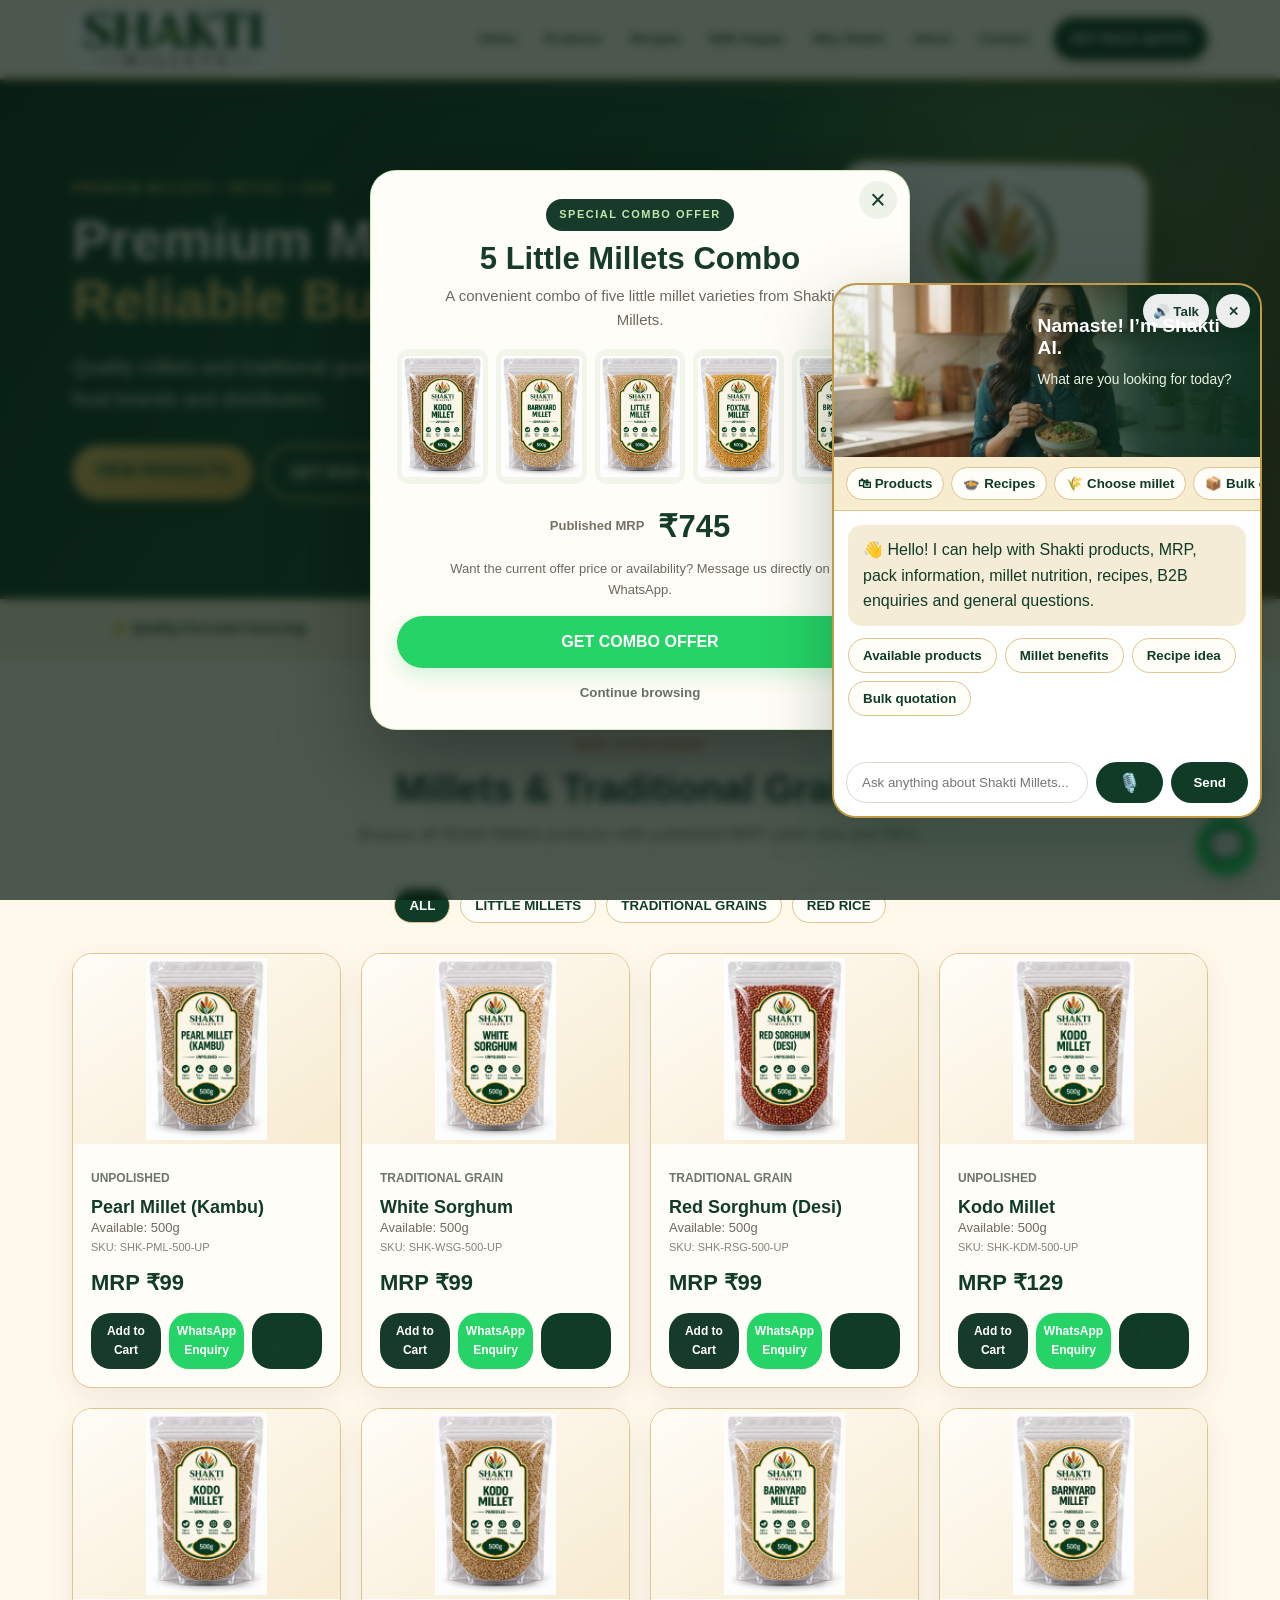
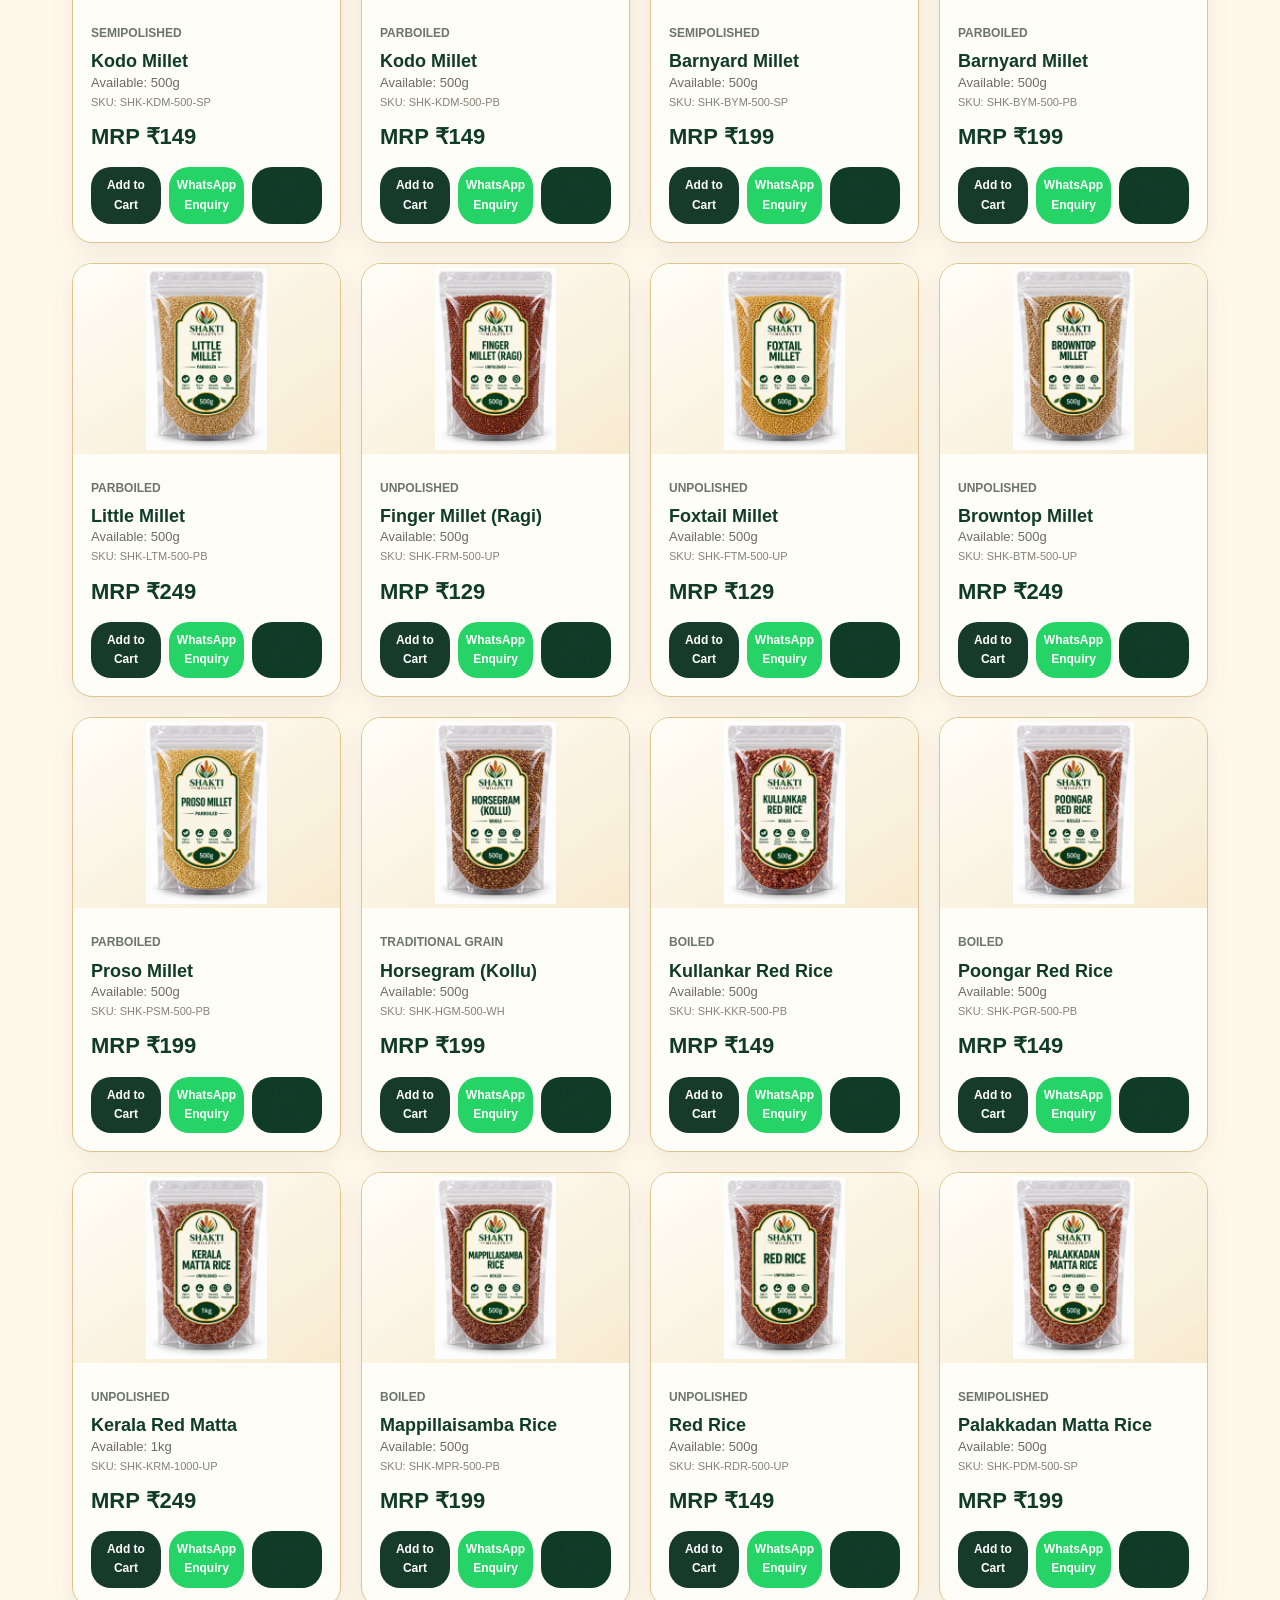
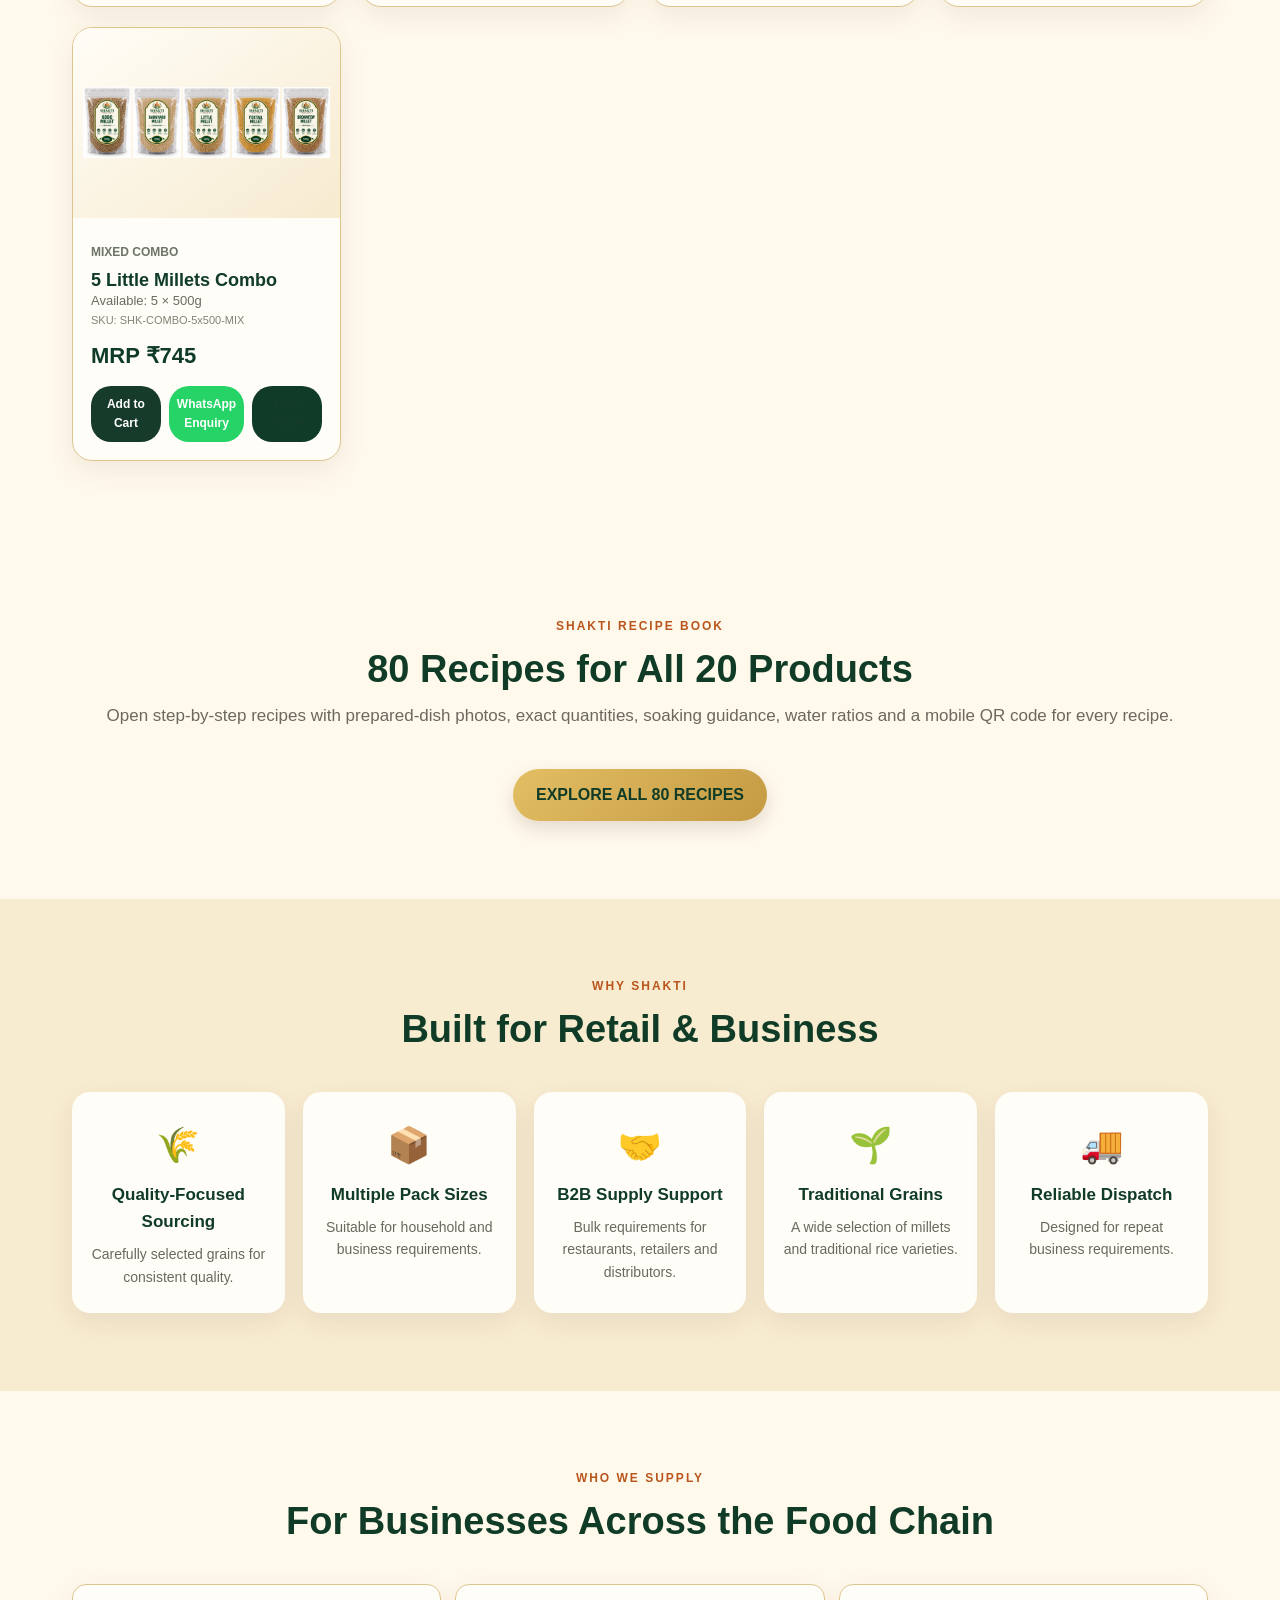
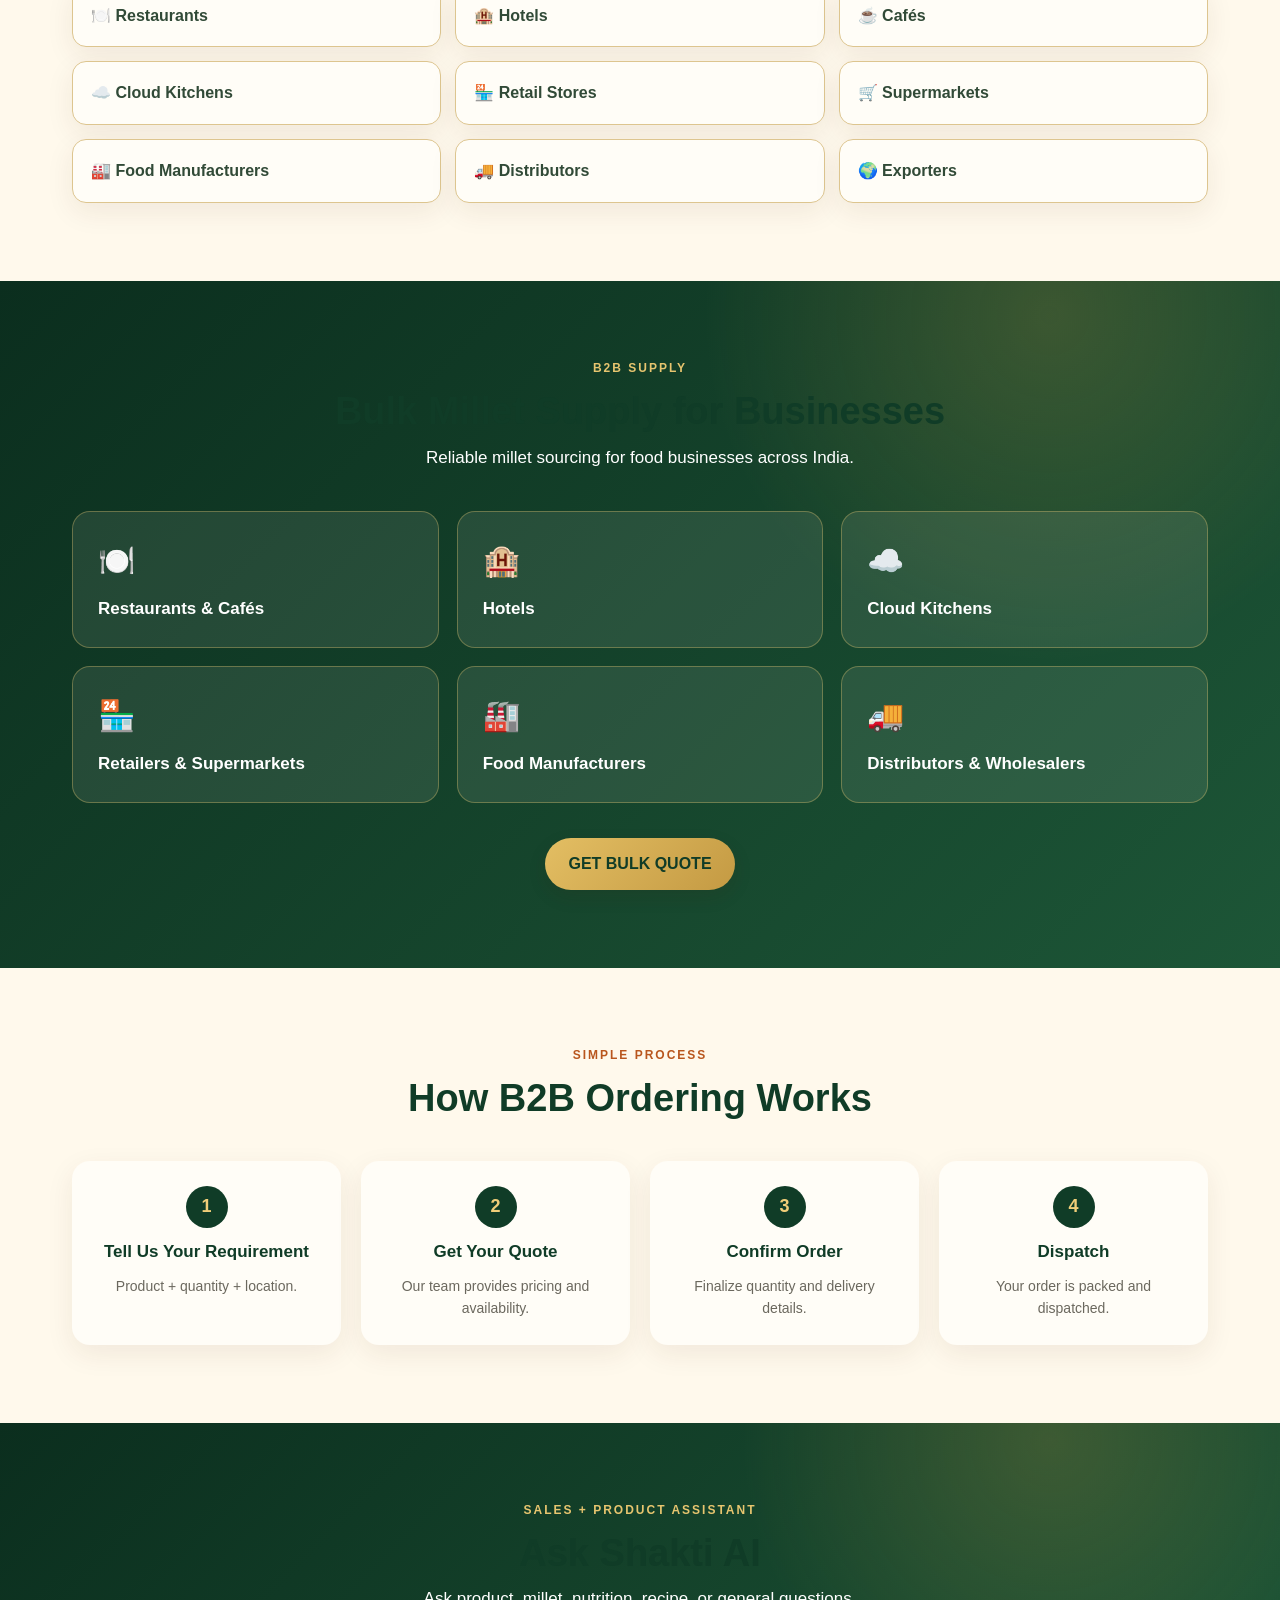
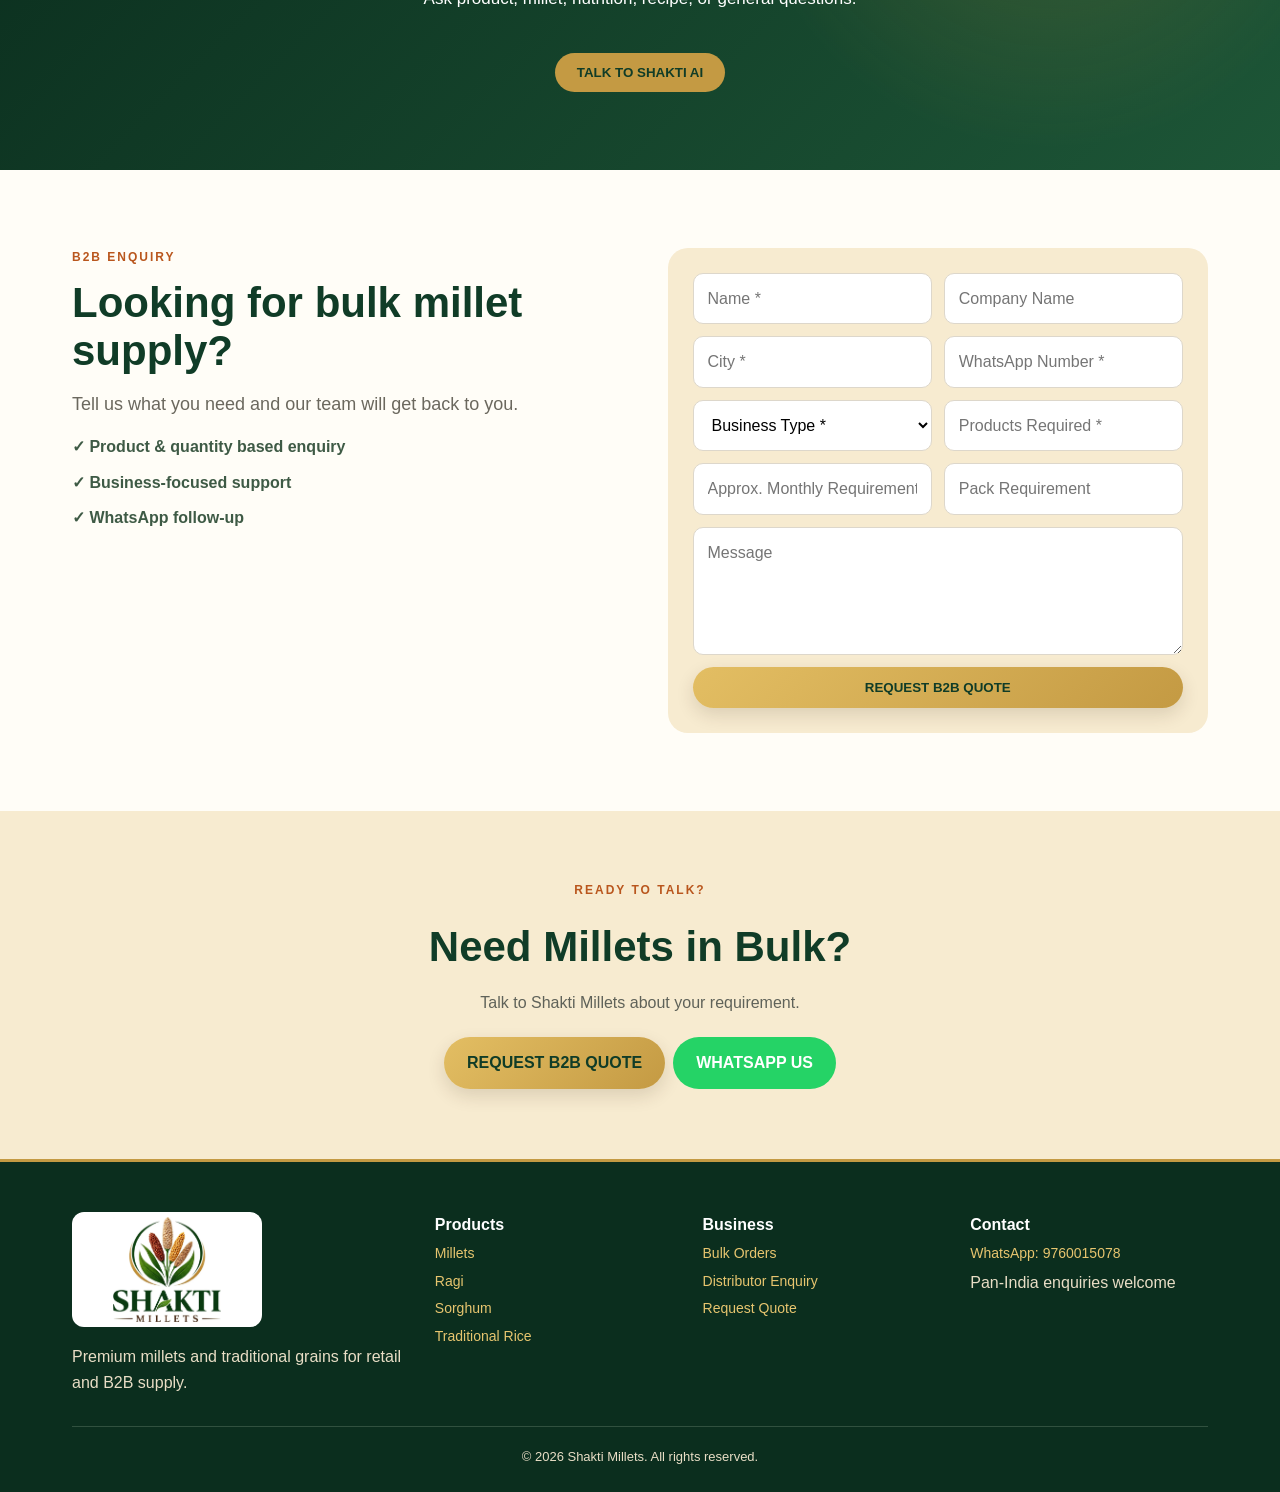
==== commit f37418e9: "Update 20 product images to September 12 Shakti Millets packaging" ====
--- a/index.html
+++ b/index.html
@@ -31,7 +31,7 @@
 </main>
 <footer id="contact"><div class="container footer-grid"><div><img class="footer-brand-logo" src="images/shakti-millets-logo.webp" alt="Shakti Millets"><p>Premium millets and traditional grains for retail and B2B supply.</p></div><div><h4>Products</h4><a href="#products">Millets</a><a href="#products">Ragi</a><a href="#products">Sorghum</a><a href="#products">Traditional Rice</a></div><div><h4>Business</h4><a href="#quote">Bulk Orders</a><a href="#quote">Distributor Enquiry</a><a href="#quote">Request Quote</a></div><div><h4>Contact</h4><a href="https://wa.me/919760015078" target="_blank" rel="noopener">WhatsApp: 9760015078</a><p>Pan-India enquiries welcome</p></div><div class="copyright">© 2026 Shakti Millets. All rights reserved.</div></div></footer>
 <a class="whatsapp-float" href="https://wa.me/919760015078" target="_blank" rel="noopener">💬</a>
-<script src="script.js?v=20260818"></script>
+<script src="script.js?v=packaging-20260912"></script>
 <script src="recipes-data.js?v=20260904"></script>
 <script src="assistant-fix.js?v=20260905-3"></script>
 <script src="cart.js?v=20260818-1"></script>
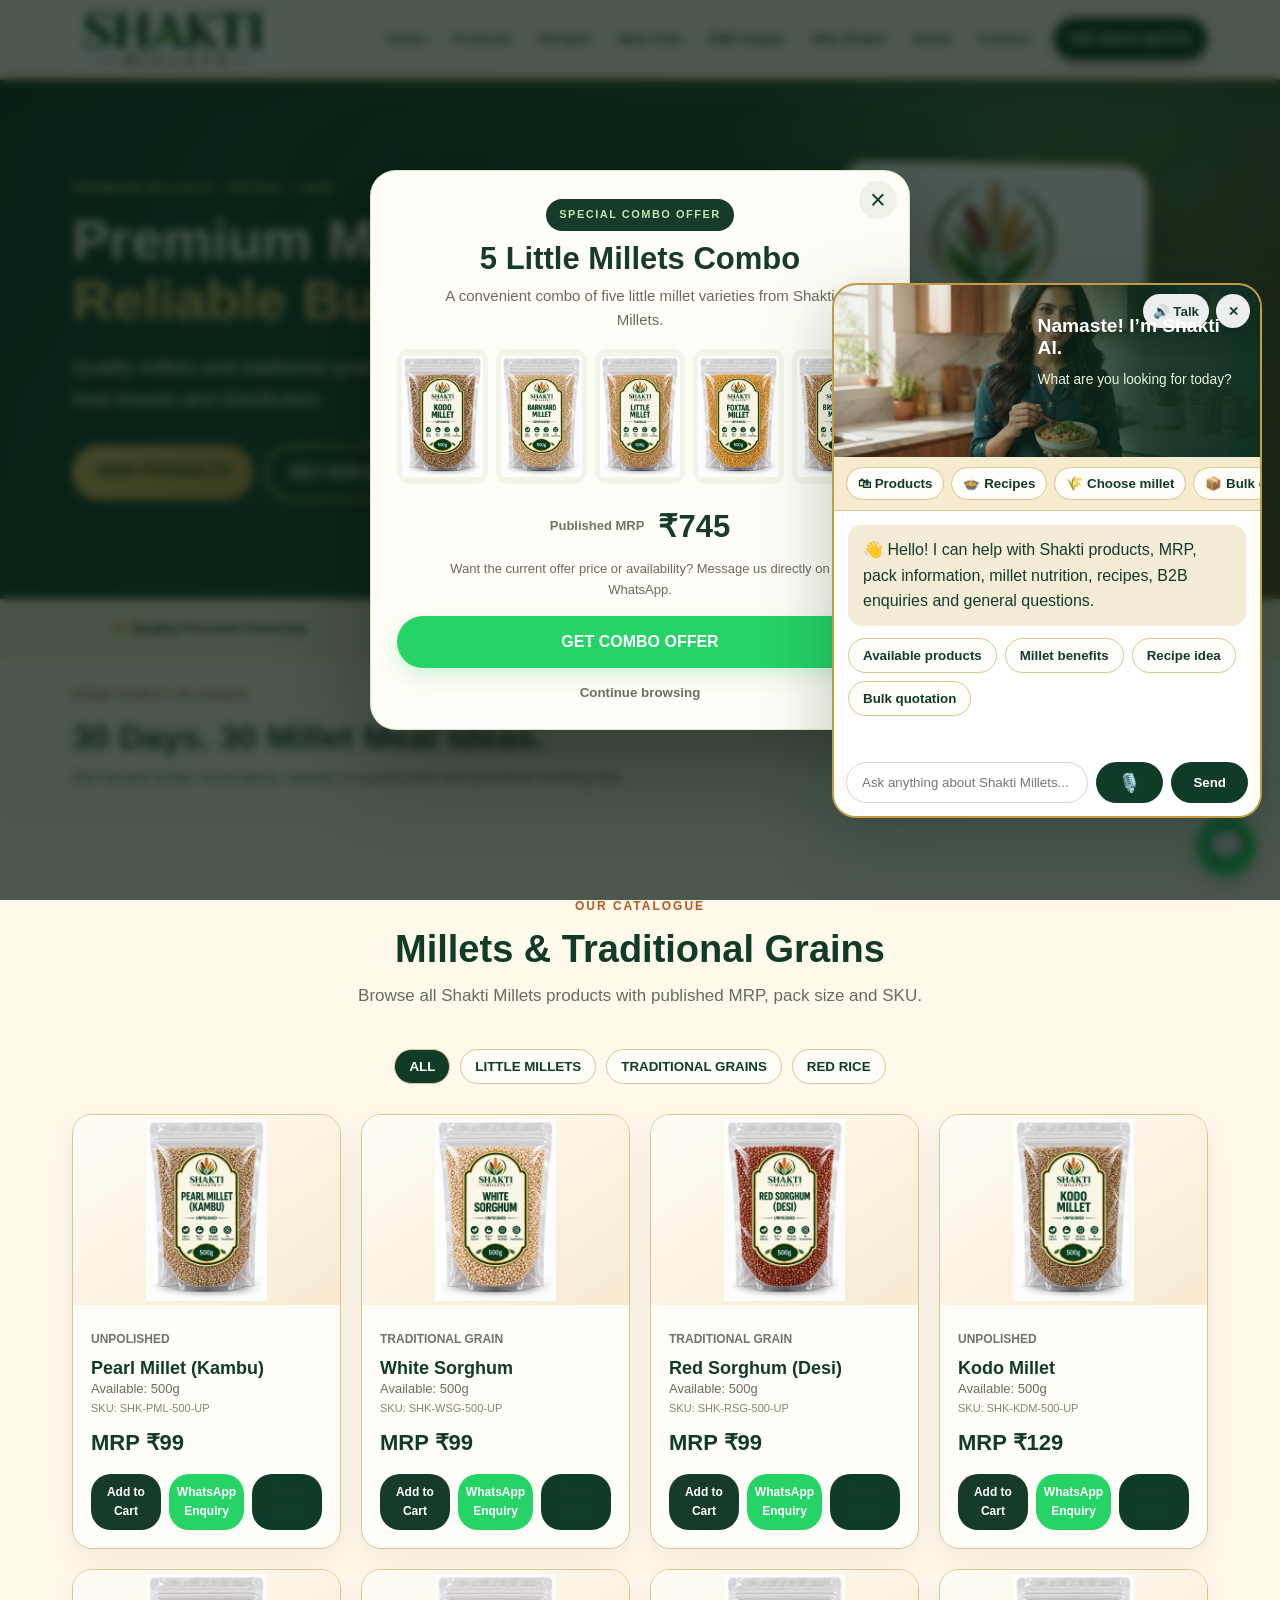
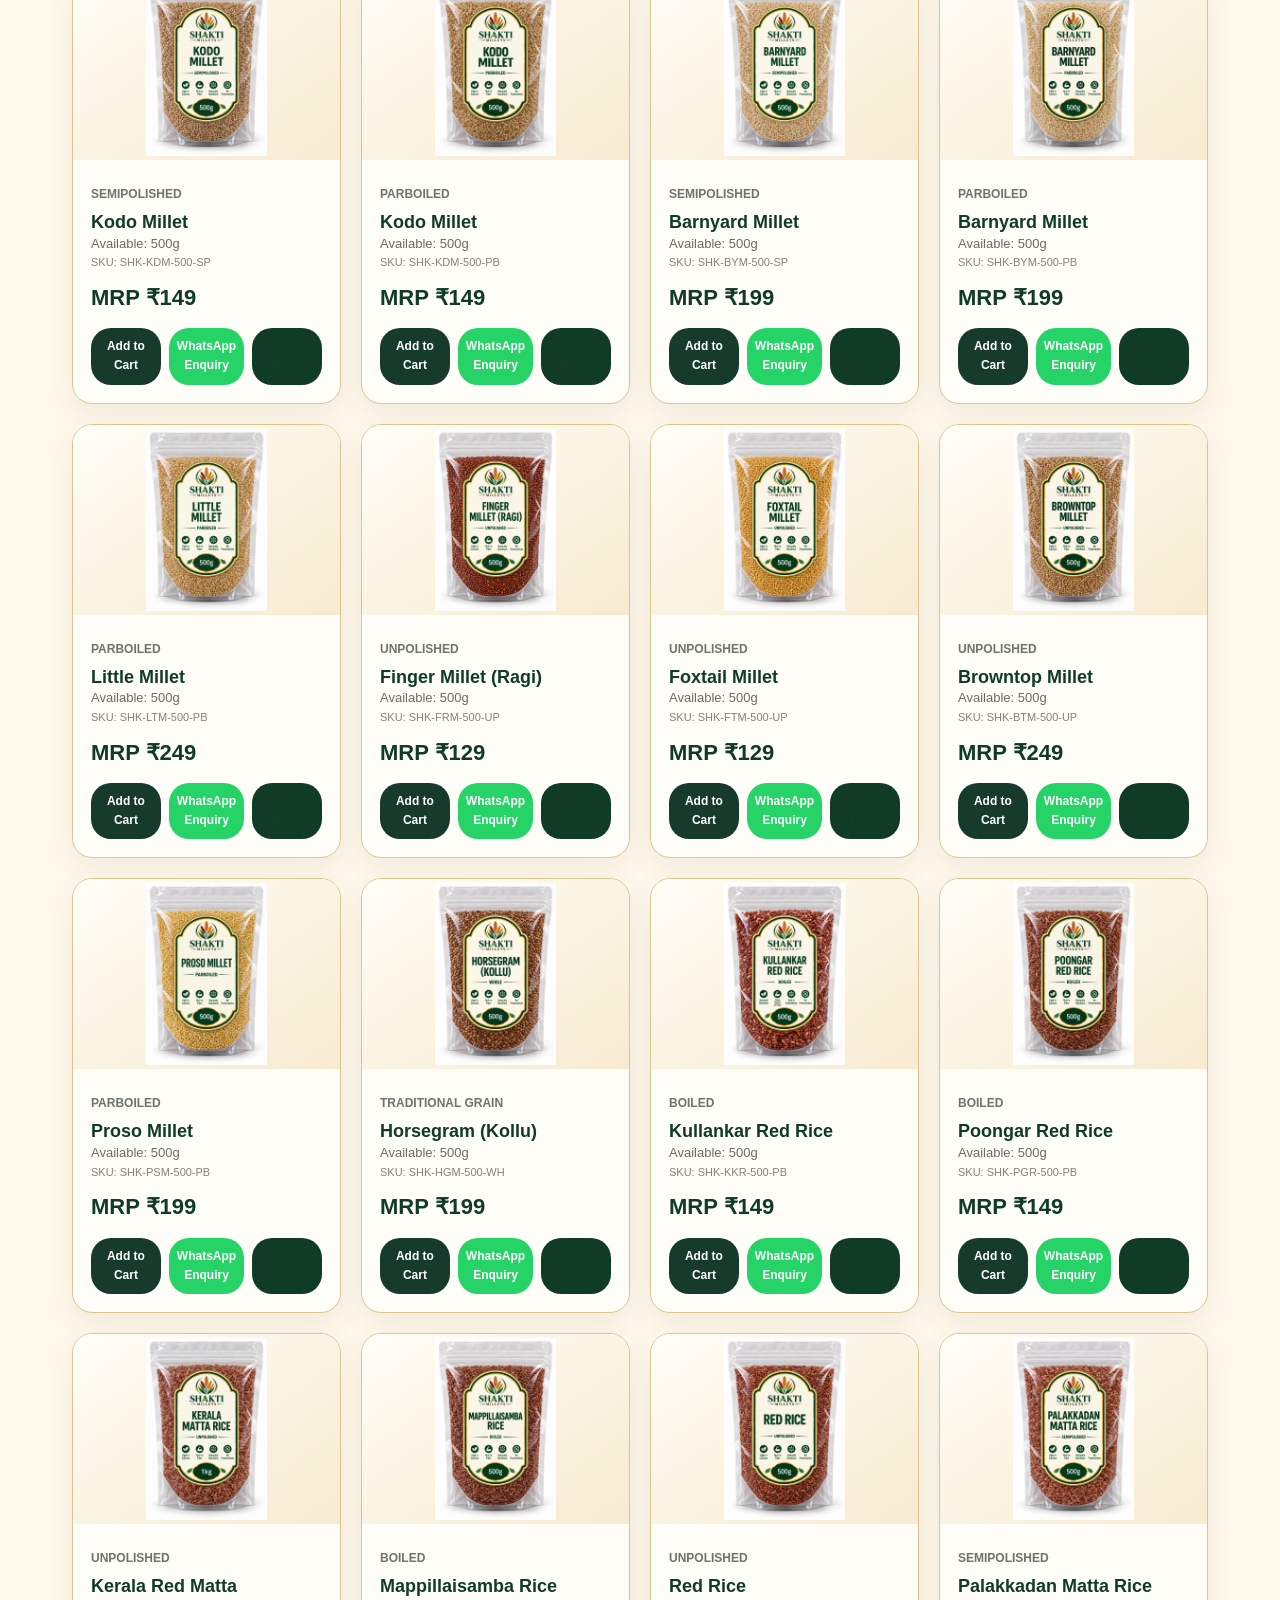
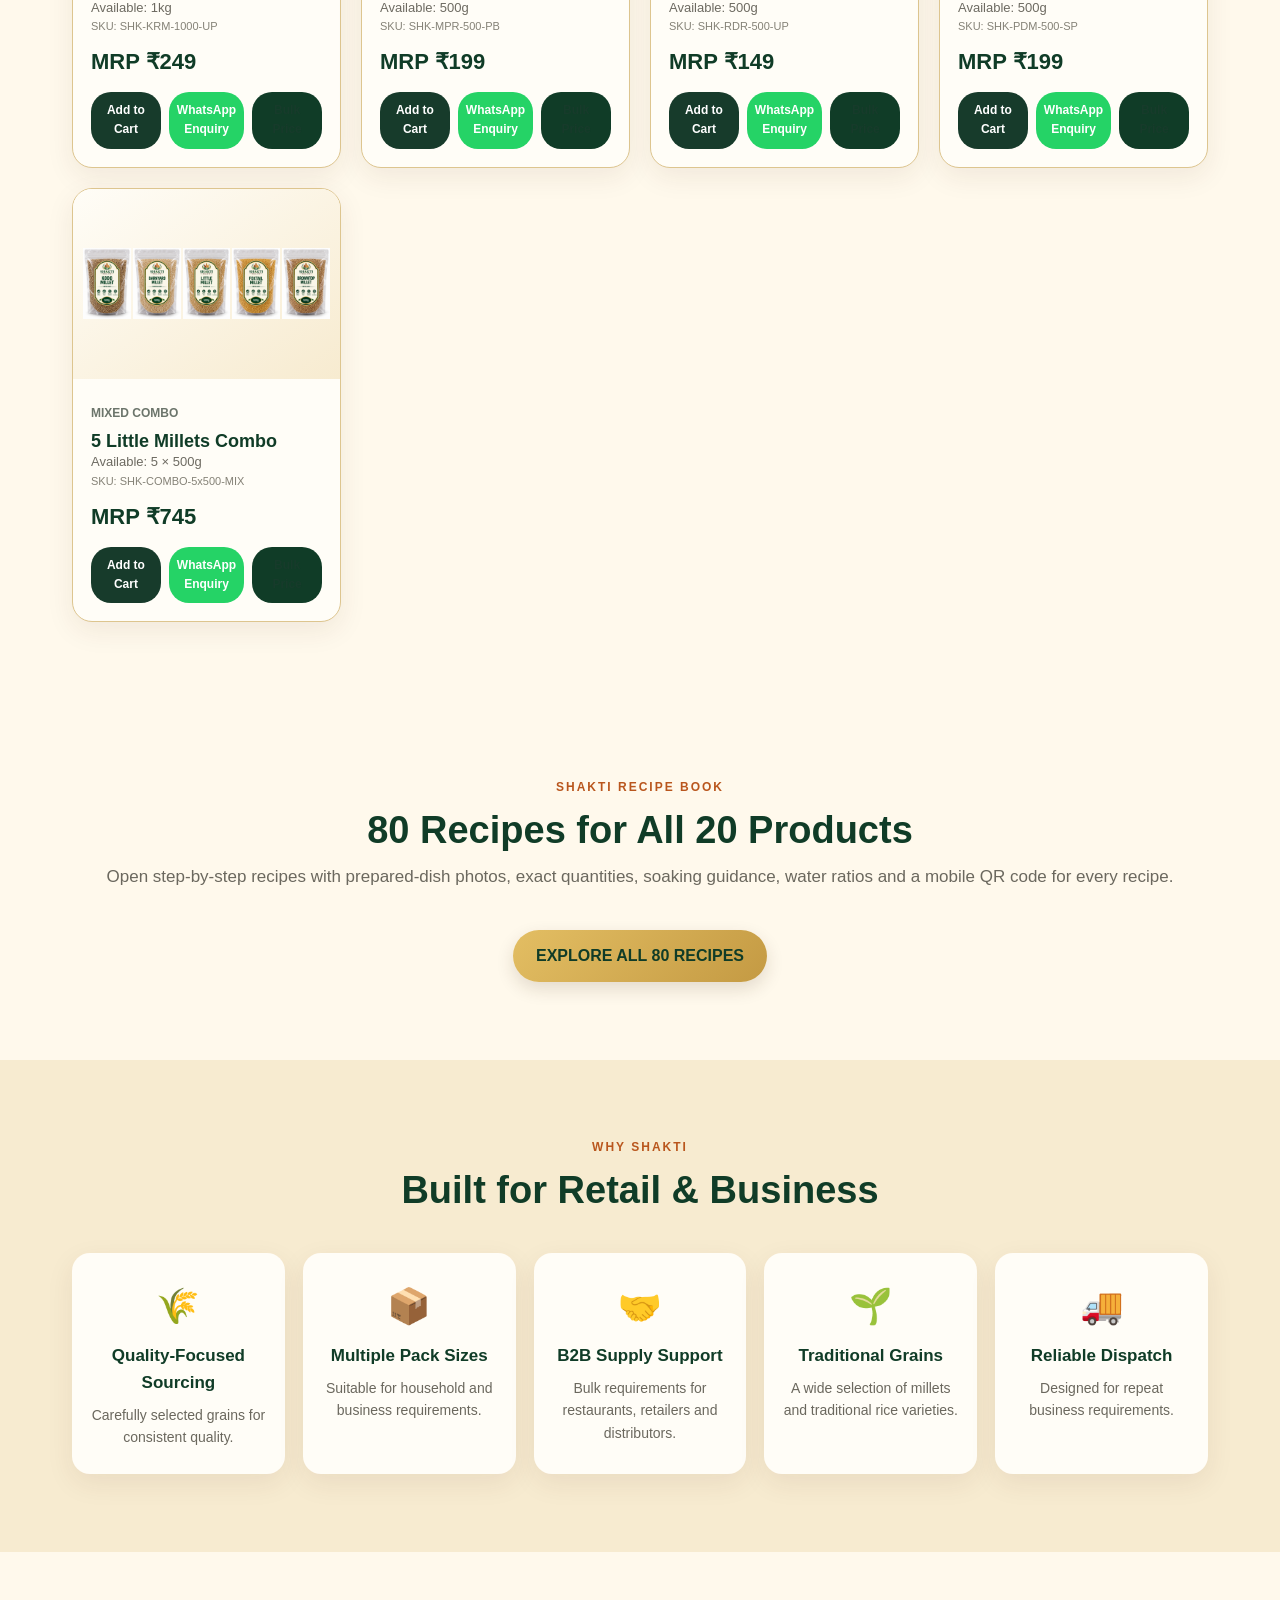
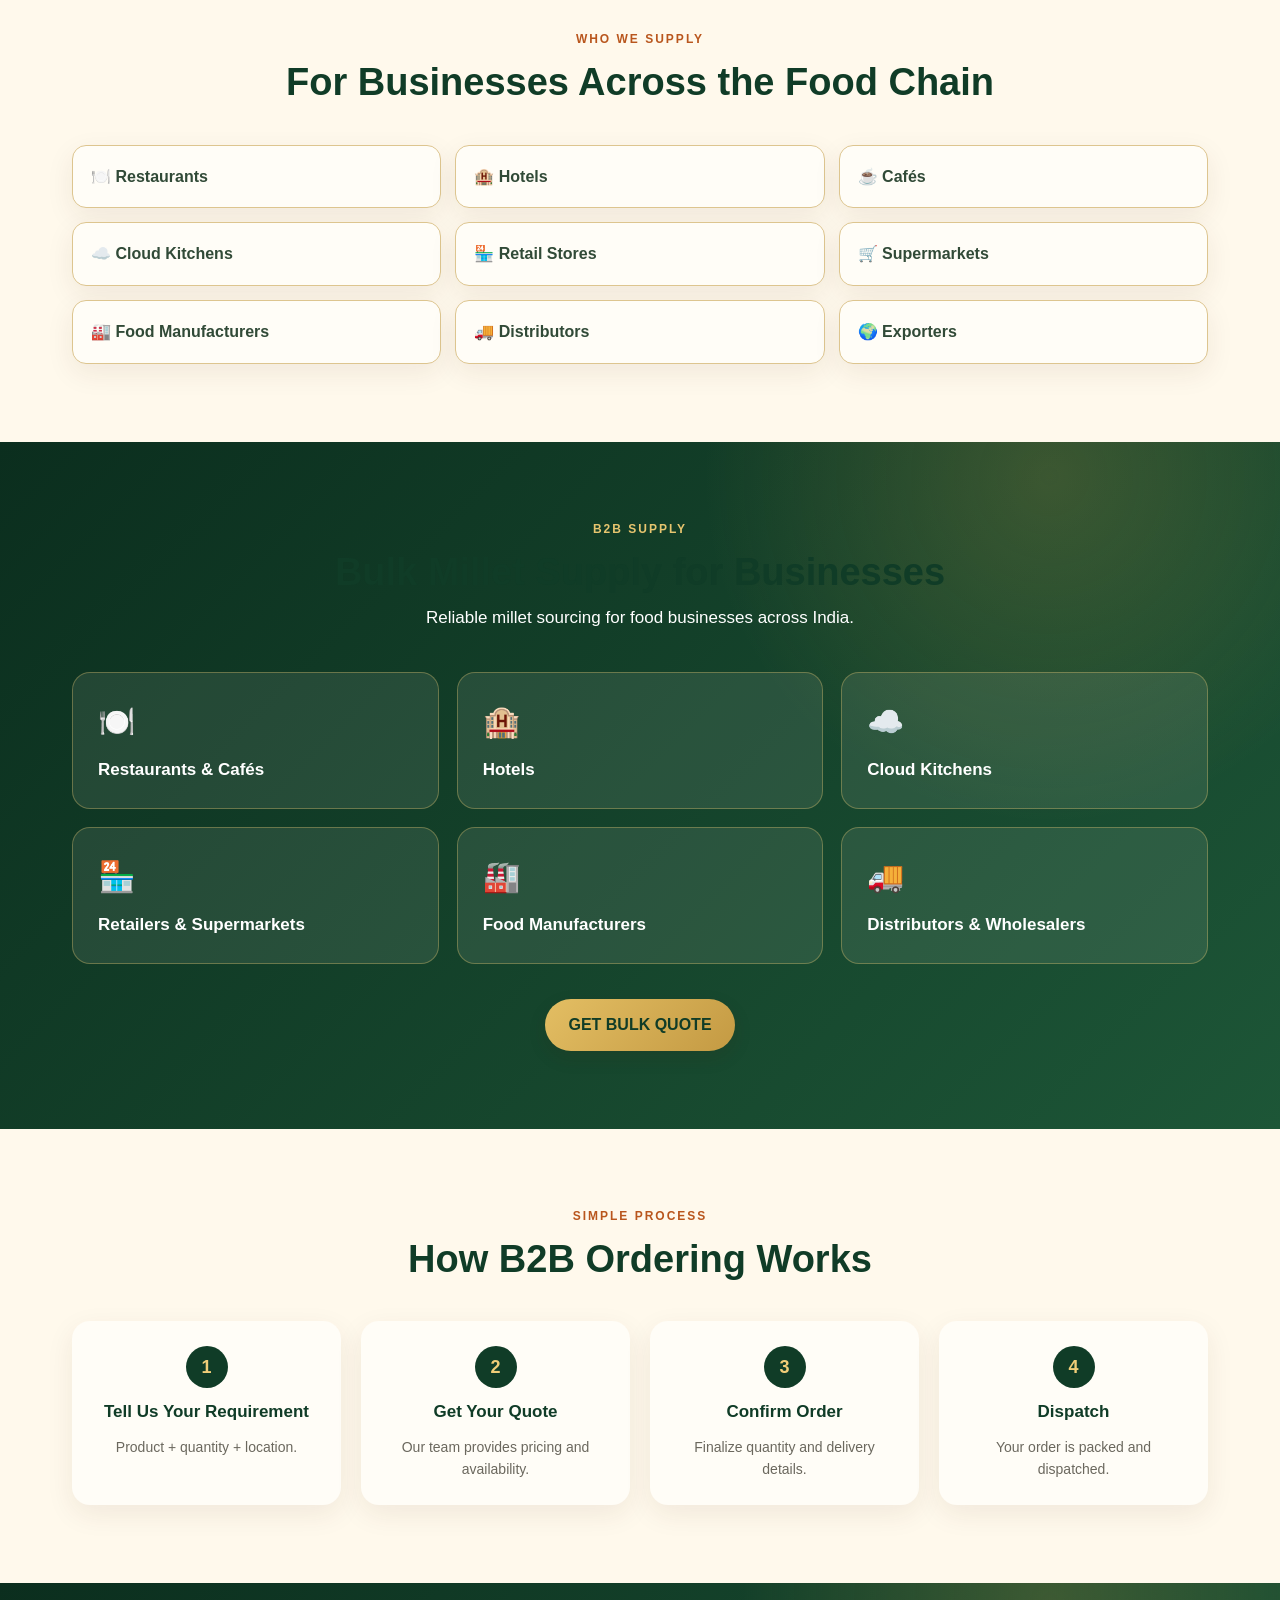
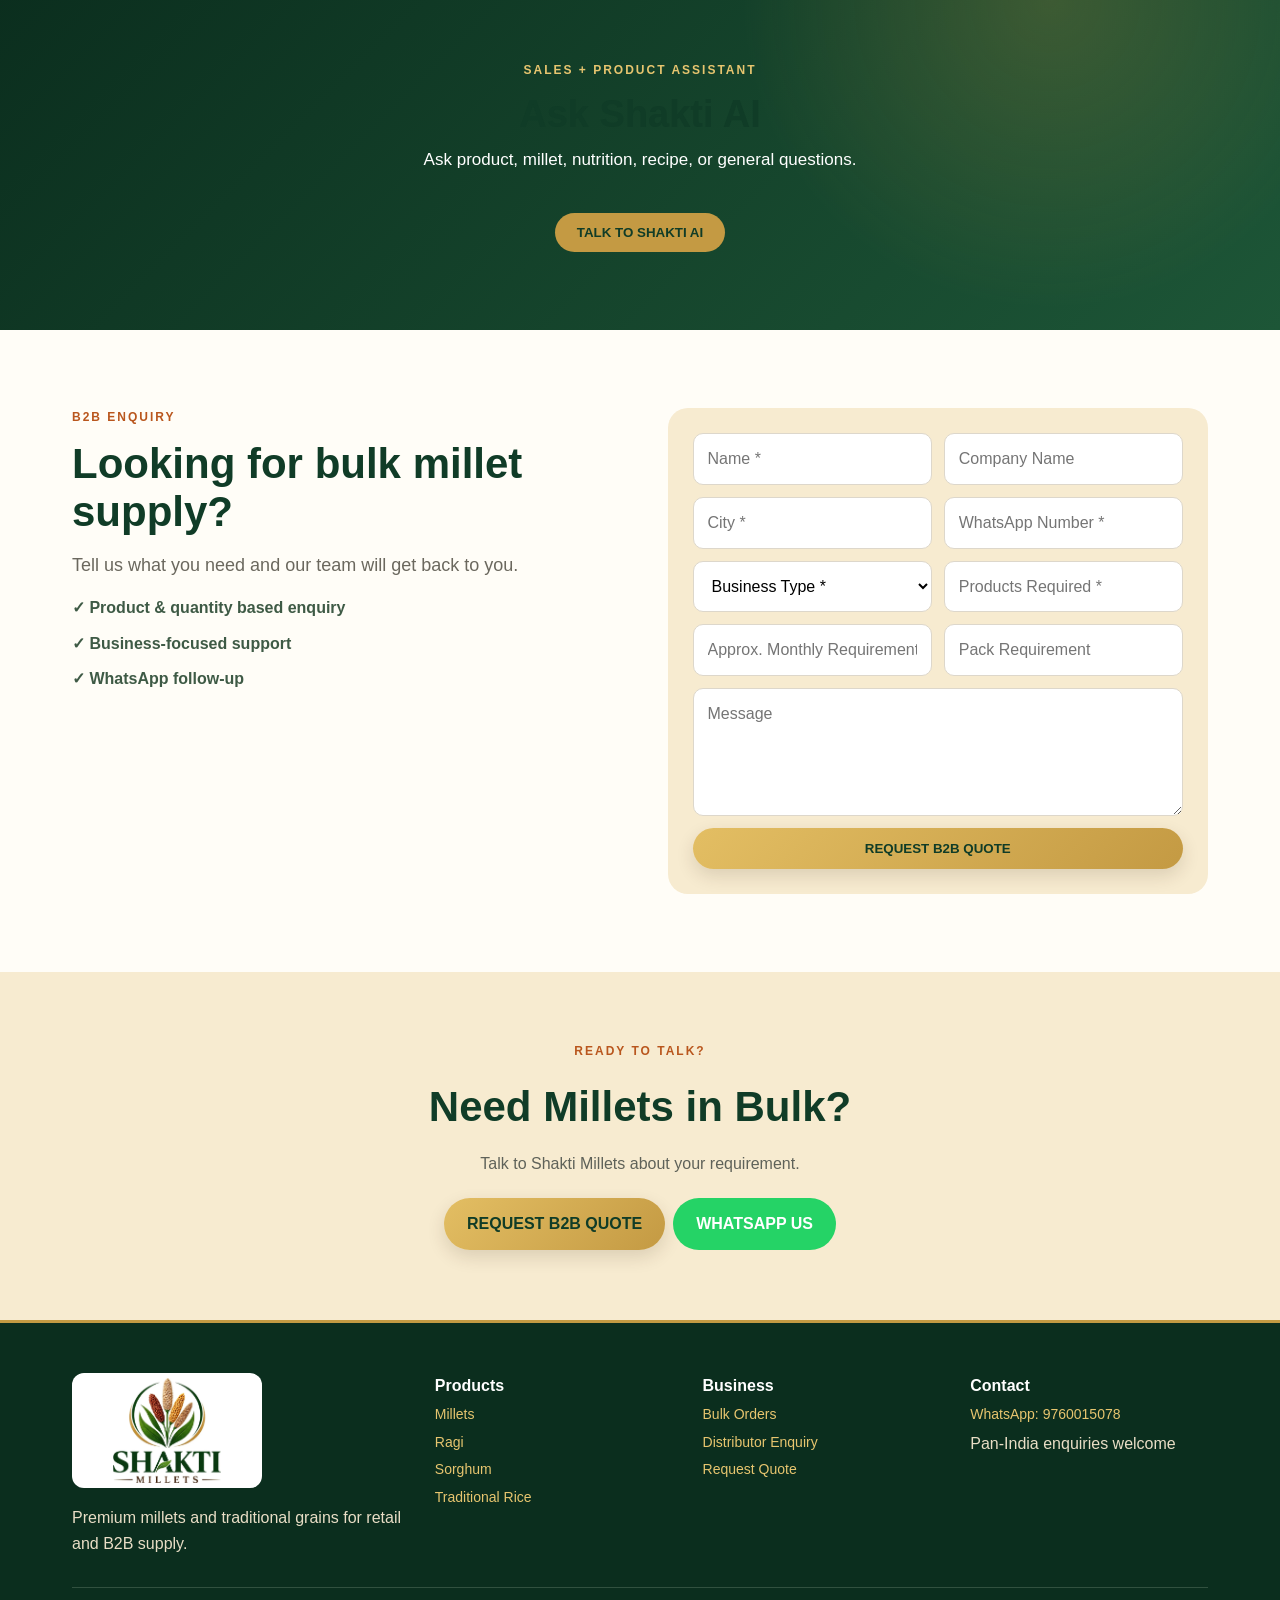
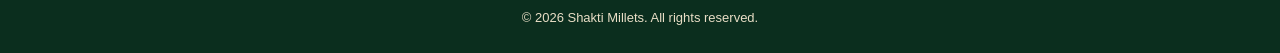
==== commit 64355004: "Link Meal Club from homepage and add free planner banner" ====
--- a/index.html
+++ b/index.html
@@ -15,10 +15,11 @@
 </style>
 </head>
 <body>
-<header><div class="container nav-wrap"><a class="logo" href="#home" aria-label="Shakti Millets home"><img class="brand-logo-img" src="images/shakti-millets-wordmark.webp" alt="Shakti Millets"></a><nav><a href="#home">Home</a><a href="#products">Products</a><a href="recipes.html">Recipes</a><a href="#b2b">B2B Supply</a><a href="#why">Why Shakti</a><a href="#about">About</a><a href="#contact">Contact</a><a class="nav-cta" href="#quote">GET BULK QUOTE</a></nav></div></header>
+<header><div class="container nav-wrap"><a class="logo" href="#home" aria-label="Shakti Millets home"><img class="brand-logo-img" src="images/shakti-millets-wordmark.webp" alt="Shakti Millets"></a><nav><a href="#home">Home</a><a href="#products">Products</a><a href="recipes.html">Recipes</a><a href="meal-club.html">Meal Club</a><a href="#b2b">B2B Supply</a><a href="#why">Why Shakti</a><a href="#about">About</a><a href="#contact">Contact</a><a class="nav-cta" href="#quote">GET BULK QUOTE</a></nav></div></header>
 <main>
 <section class="hero" id="home"><div class="container hero-grid"><div><div class="eyebrow">PREMIUM MILLETS • RETAIL + B2B</div><h1>Premium Millets.<br><span>Reliable Bulk Supply.</span></h1><p>Quality millets and traditional grains for homes, restaurants, retailers, food brands and distributors.</p><div class="hero-buttons"><a class="btn-primary" href="#products">VIEW PRODUCTS</a><a class="btn-secondary" href="#quote">GET B2B QUOTE</a><a class="btn-whatsapp" href="https://wa.me/919760015078" target="_blank" rel="noopener">WHATSAPP US</a></div></div><div class="hero-pack"><div class="pack-card"><img src="images/shakti-millets-lockup.webp" alt="Shakti Millets — From Traditional Grains to Today’s Kitchen"></div></div></div></section>
 <section class="trust"><div class="container trust-grid"><span>🌾 Quality-Focused Sourcing</span><span>📦 Retail & Bulk Packs</span><span>🚚 Pan-India Supply</span><span>🤝 B2B Enquiries Welcome</span></div></section>
+<section aria-label="Free Monthly Meal Club planner" style="background:#faf6ec;padding:28px 0;border-bottom:1px solid #e9e4da"><div class="container" style="display:flex;align-items:center;justify-content:space-between;gap:24px;flex-wrap:wrap"><div style="flex:1;min-width:240px"><div class="eyebrow">FREE FAMILY PLANNER</div><h2 style="font-size:clamp(24px,3vw,34px);color:#173b2b;line-height:1.15;margin:0 0 8px">30 Days. 30 Millet Meal Ideas.</h2><p style="color:#5d685d;margin:0">Get simple Indian meal ideas, weekly shopping lists and practical cooking tips.</p></div><a href="meal-club.html" class="btn-primary" style="white-space:nowrap">EXPLORE MEAL CLUB →</a></div></section>
 <section class="products" id="products"><div class="container"><div class="section-title"><div class="eyebrow">OUR CATALOGUE</div><h2>Millets & Traditional Grains</h2><p>Browse all Shakti Millets products with published MRP, pack size and SKU.</p></div><div class="category-tabs"><button class="active" data-filter="all" type="button">ALL</button><button data-filter="little" type="button">LITTLE MILLETS</button><button data-filter="traditional" type="button">TRADITIONAL GRAINS</button><button data-filter="rice" type="button">RED RICE</button></div><div class="product-grid" id="productGrid"></div></div></section>
 <section class="how" id="recipes"><div class="container"><div class="section-title"><div class="eyebrow">SHAKTI RECIPE BOOK</div><h2>80 Recipes for All 20 Products</h2><p>Open step-by-step recipes with prepared-dish photos, exact quantities, soaking guidance, water ratios and a mobile QR code for every recipe.</p></div><div class="center"><a class="btn-primary" href="recipes.html">EXPLORE ALL 80 RECIPES</a></div></div></section>
 <section class="why" id="why"><div class="container"><div class="section-title"><div class="eyebrow">WHY SHAKTI</div><h2>Built for Retail & Business</h2></div><div class="feature-grid"><article><div>🌾</div><h3>Quality-Focused Sourcing</h3><p>Carefully selected grains for consistent quality.</p></article><article><div>📦</div><h3>Multiple Pack Sizes</h3><p>Suitable for household and business requirements.</p></article><article><div>🤝</div><h3>B2B Supply Support</h3><p>Bulk requirements for restaurants, retailers and distributors.</p></article><article><div>🌱</div><h3>Traditional Grains</h3><p>A wide selection of millets and traditional rice varieties.</p></article><article><div>🚚</div><h3>Reliable Dispatch</h3><p>Designed for repeat business requirements.</p></article></div></div></section>
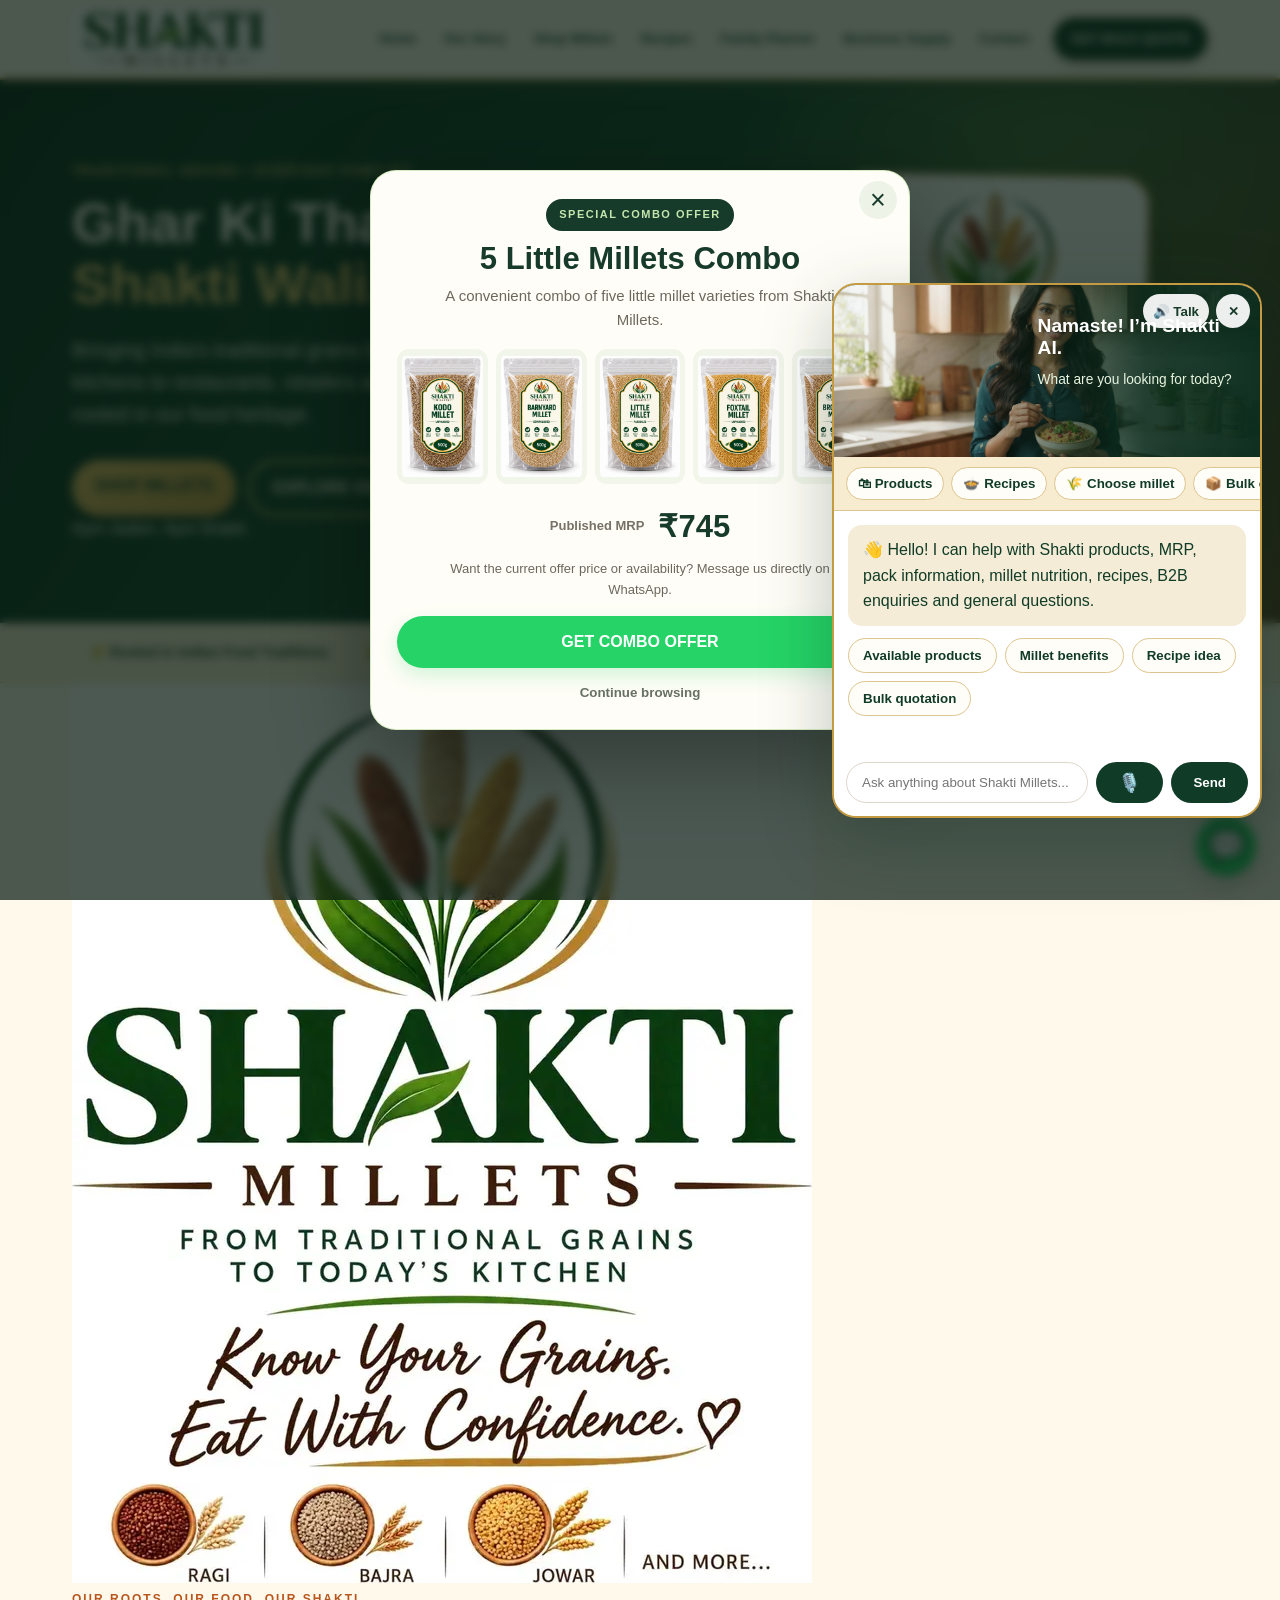
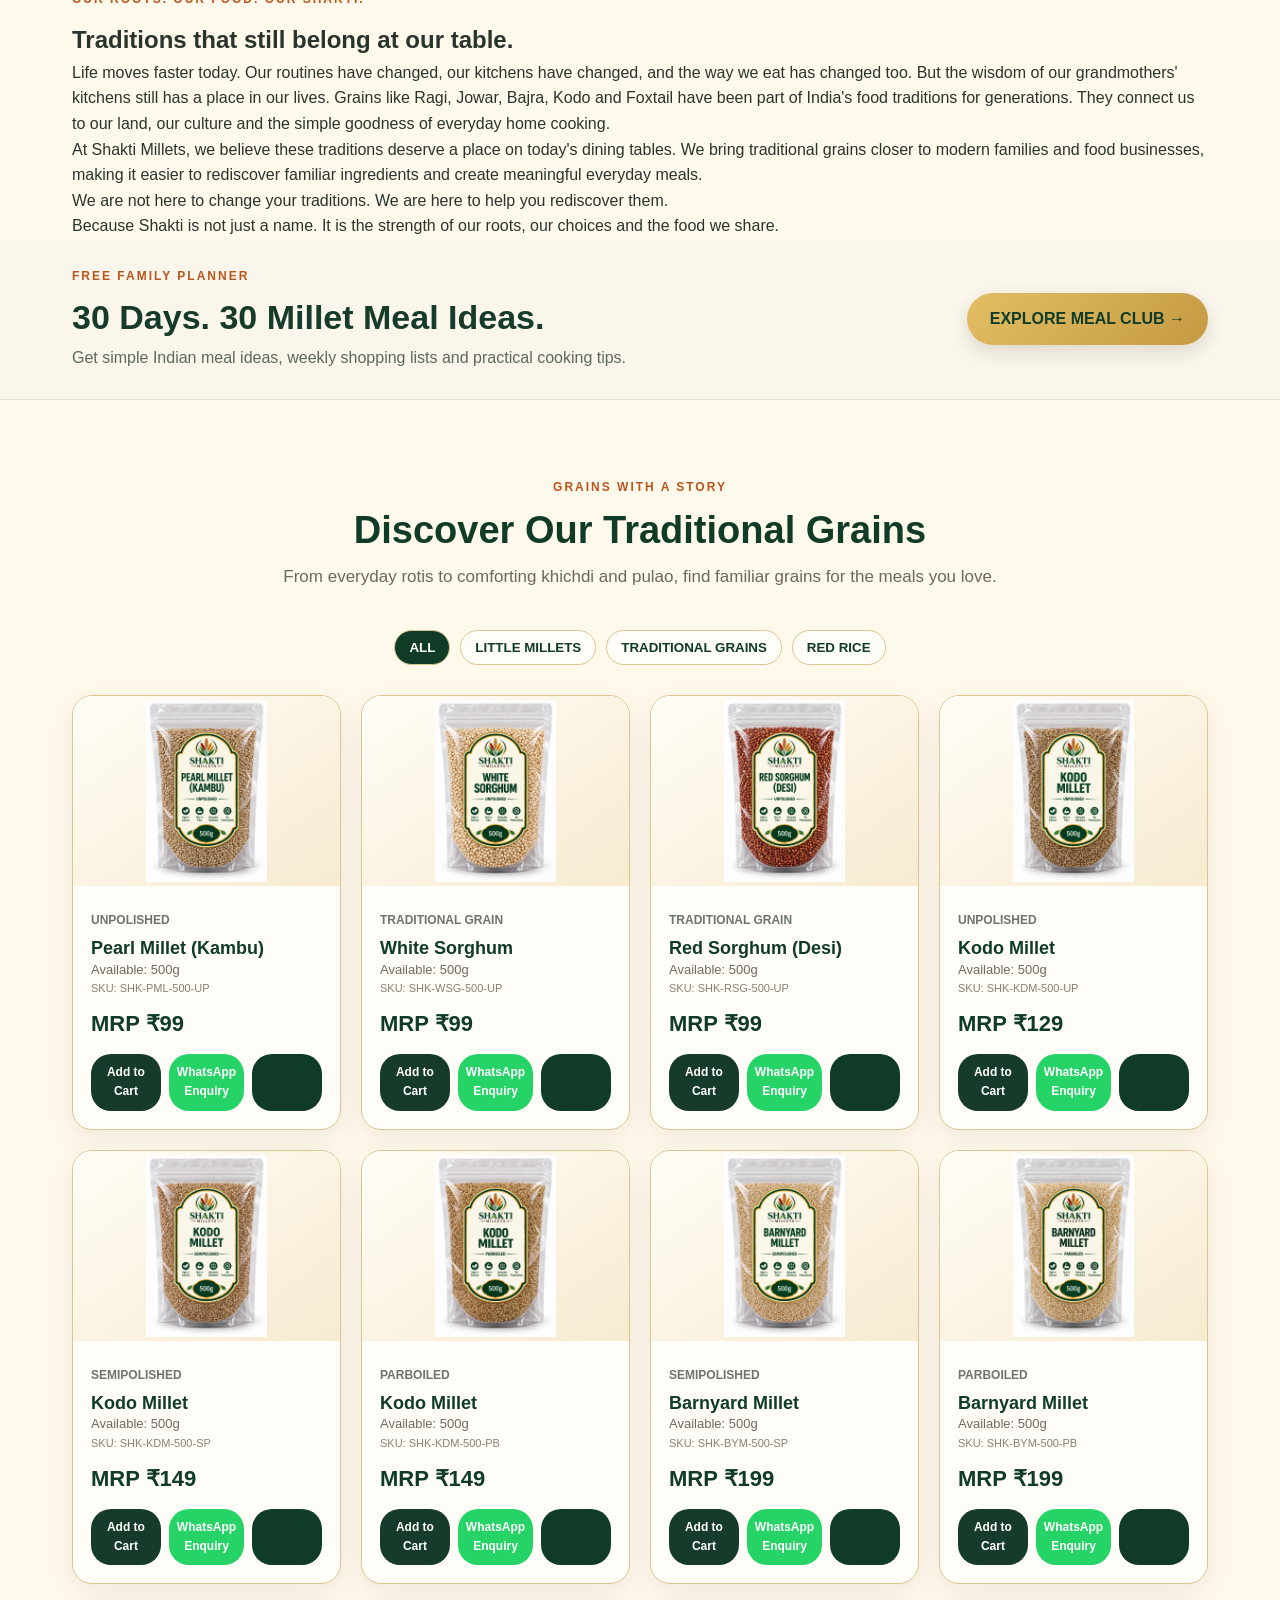
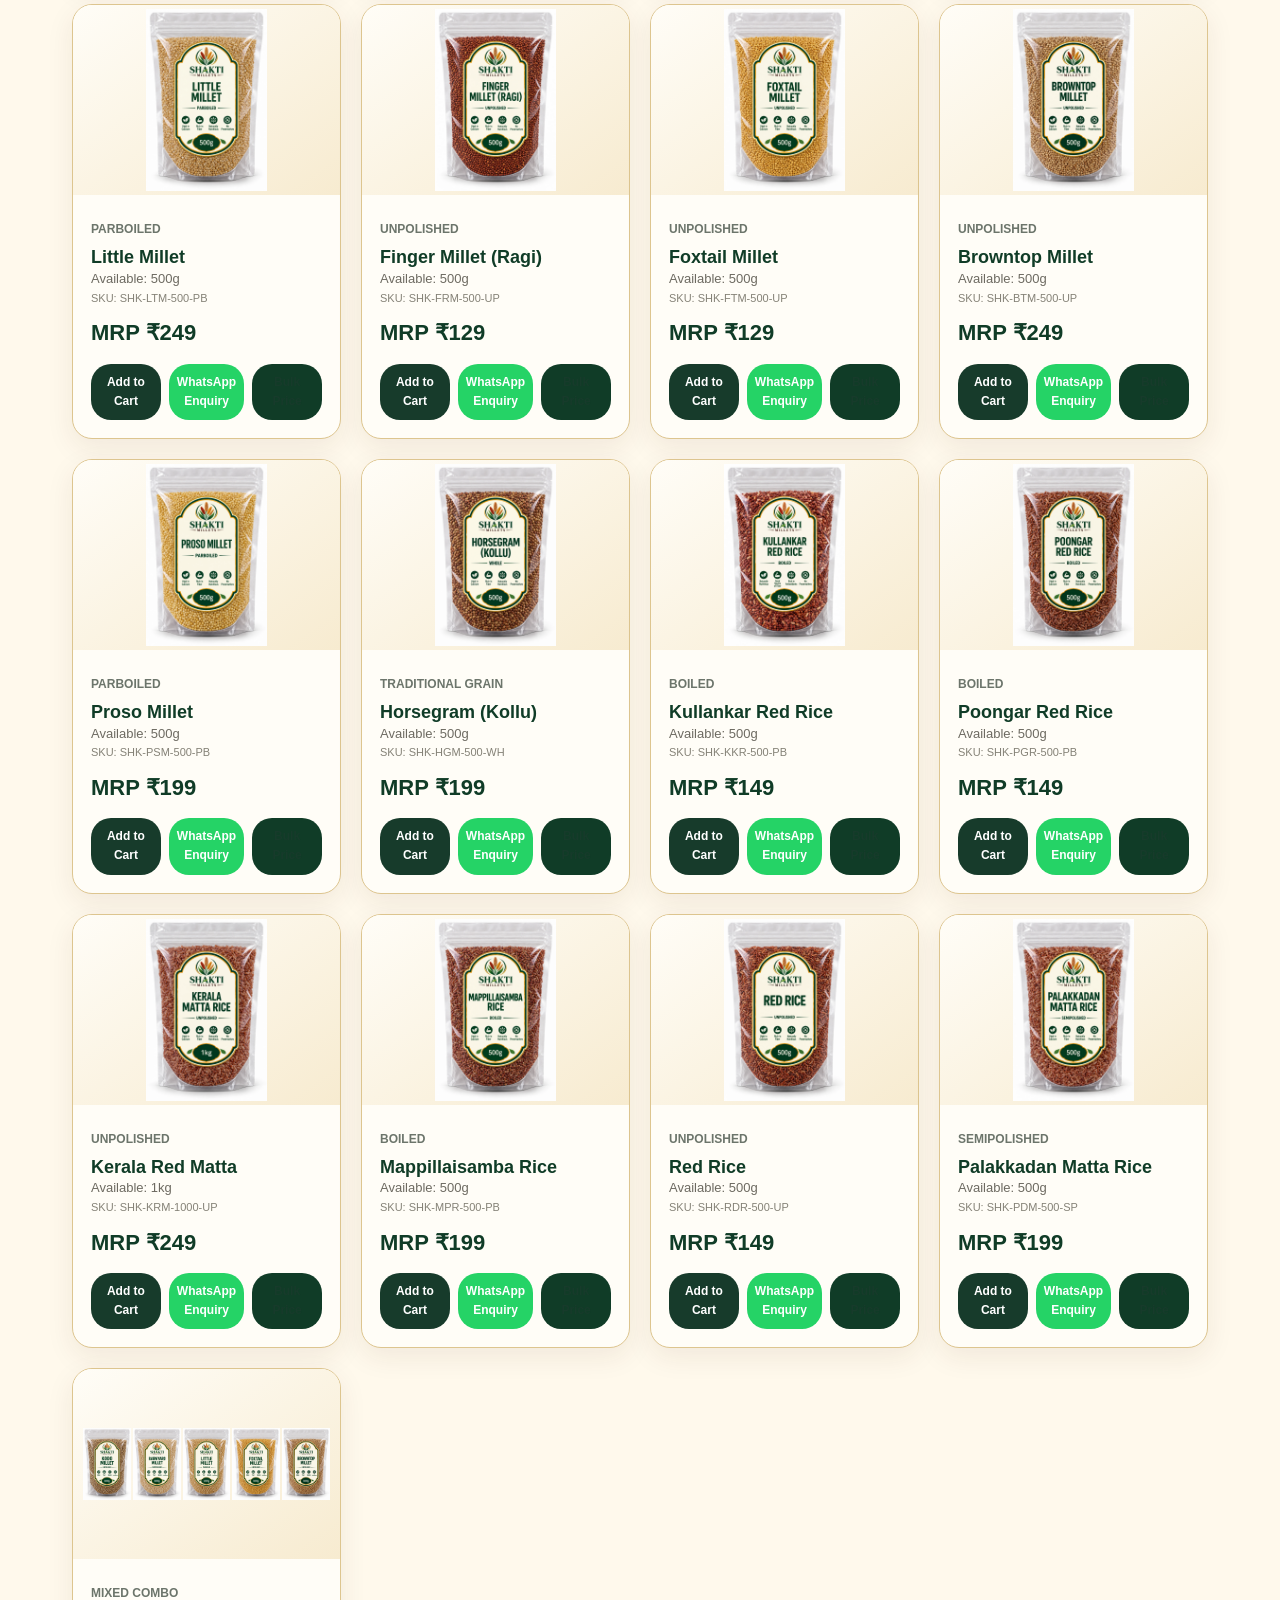
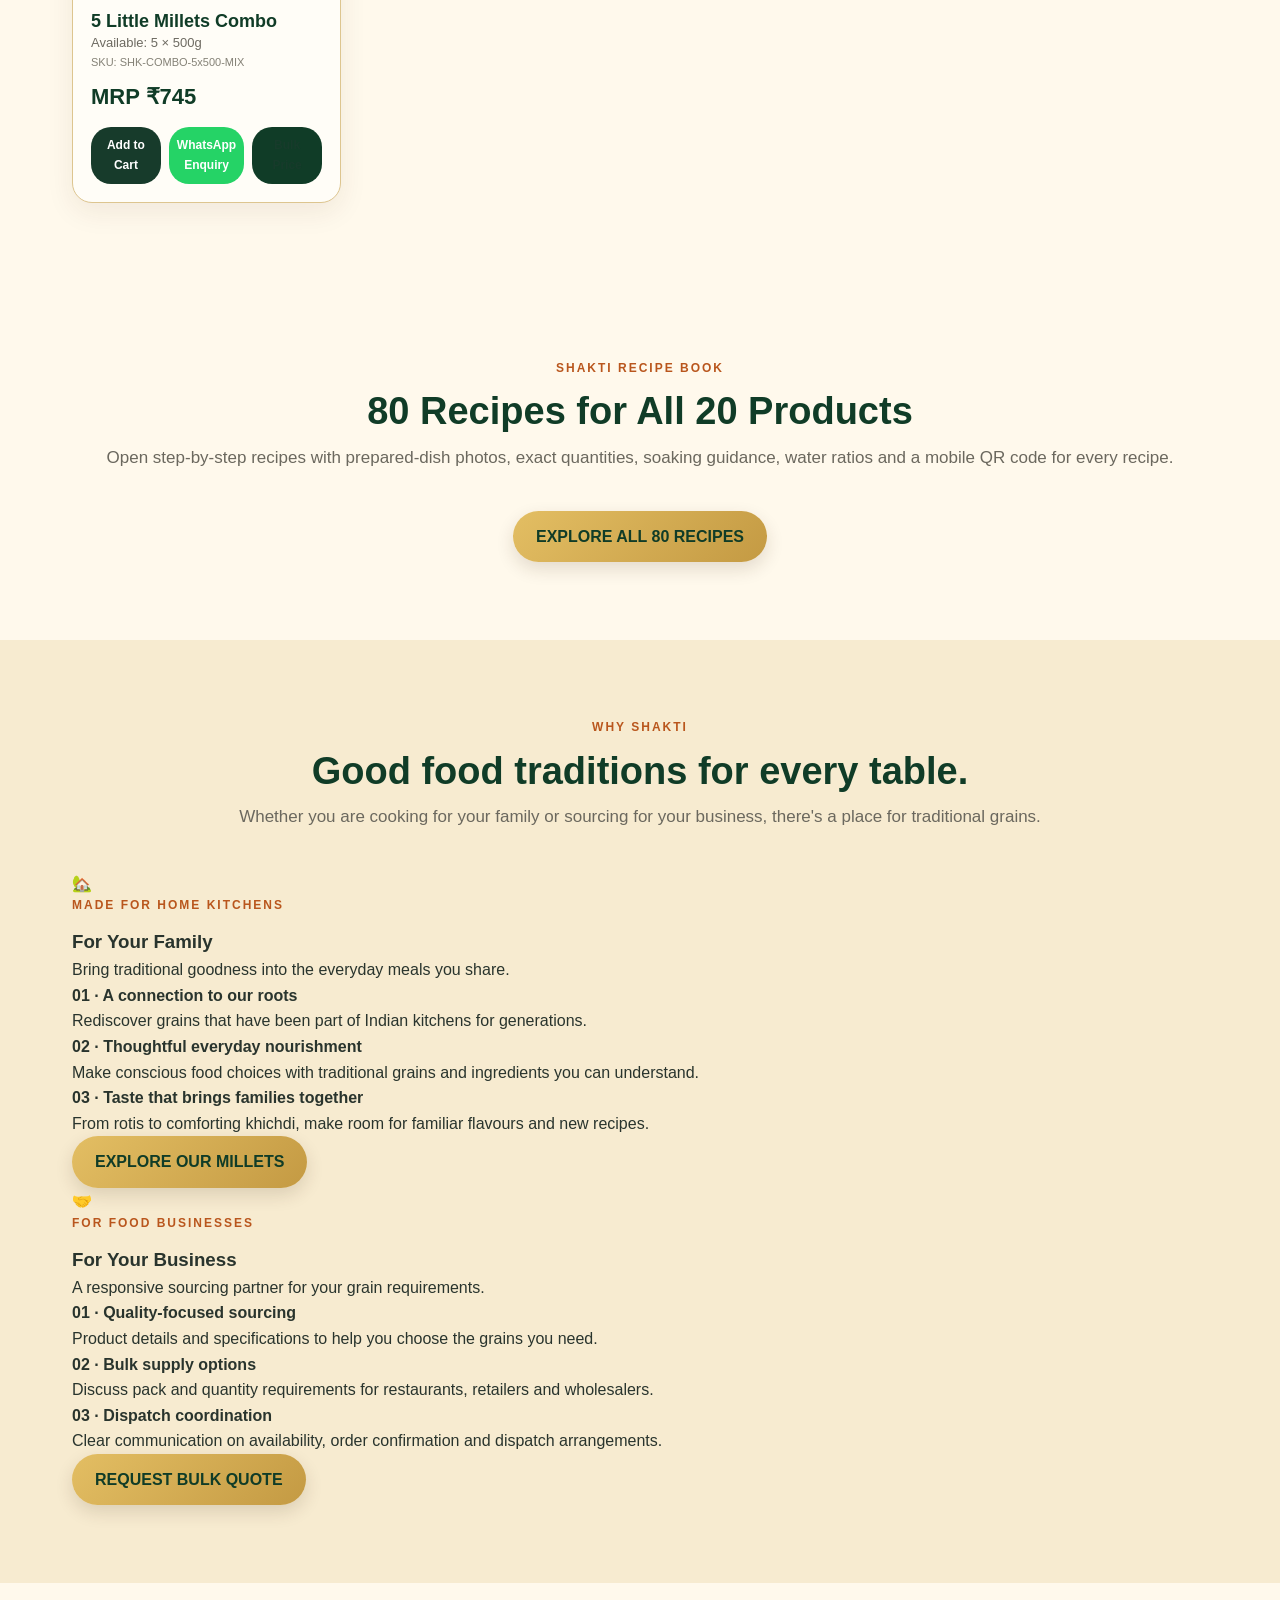
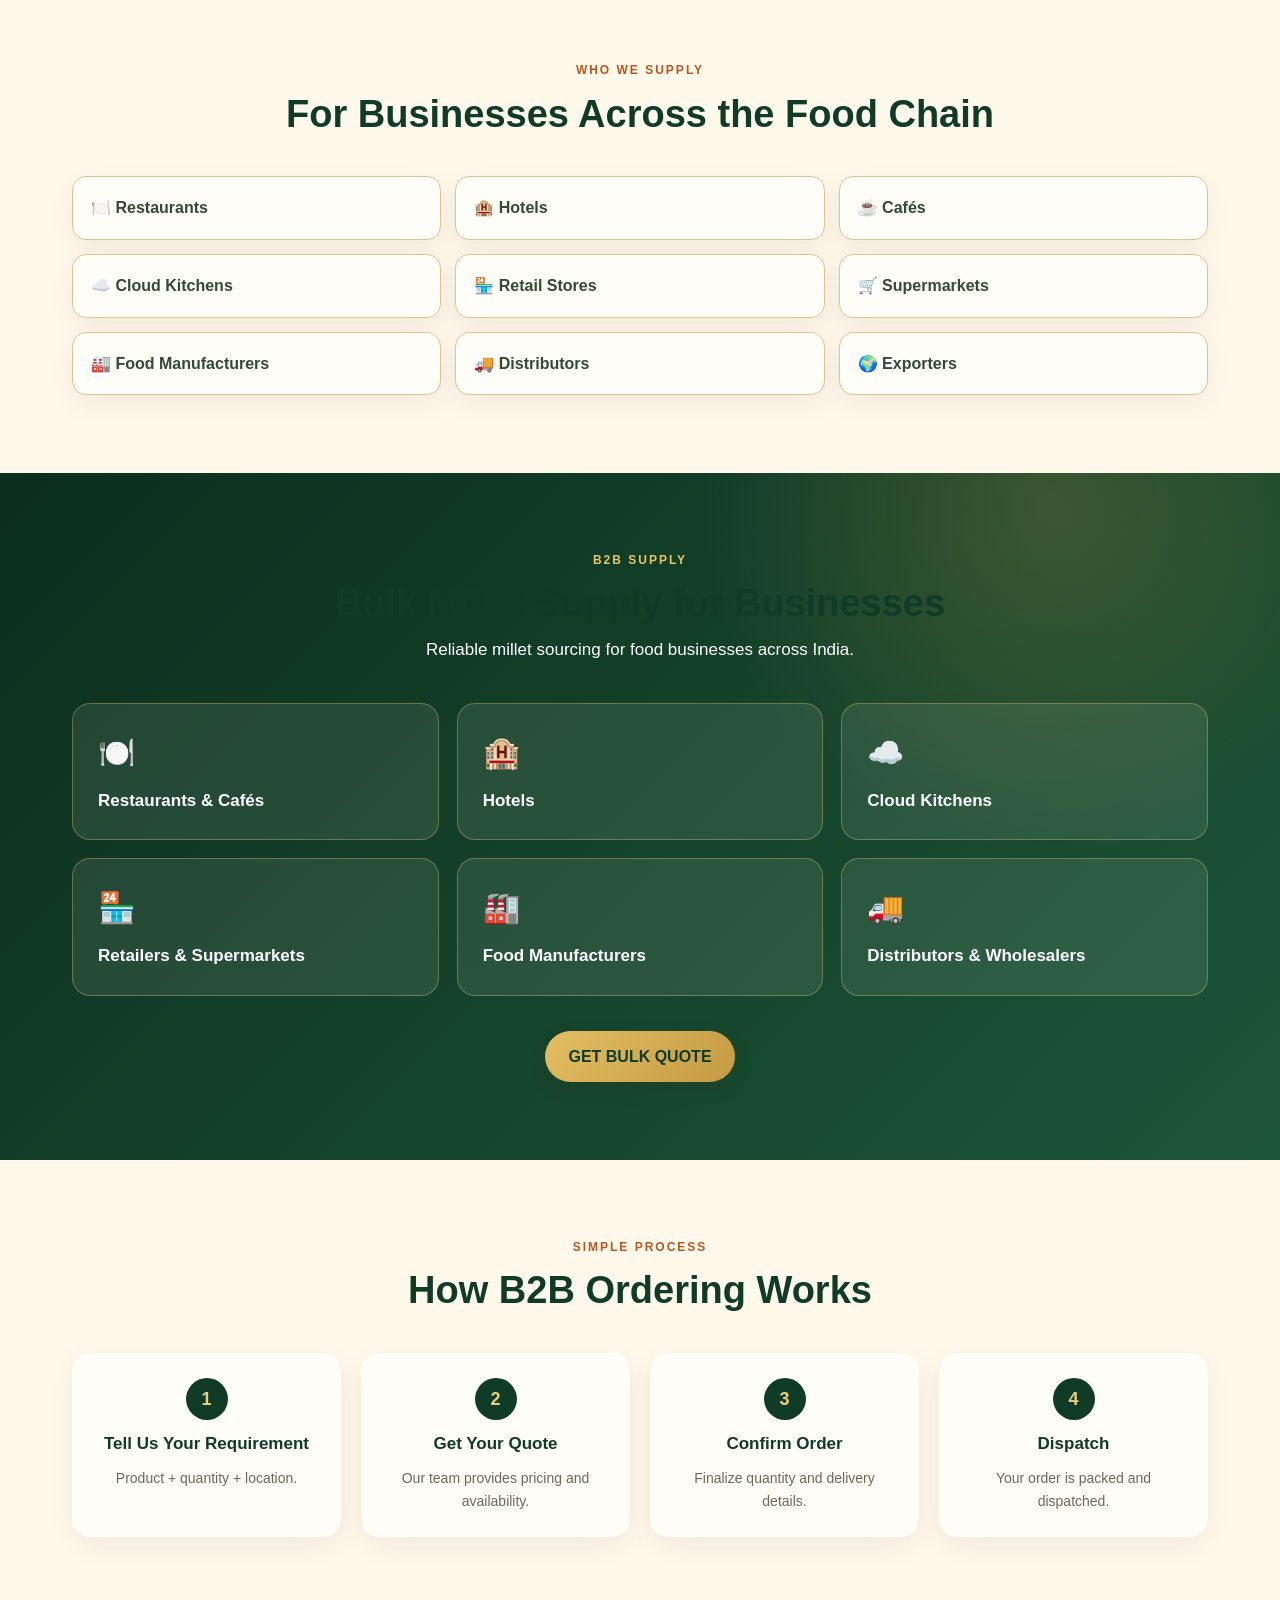
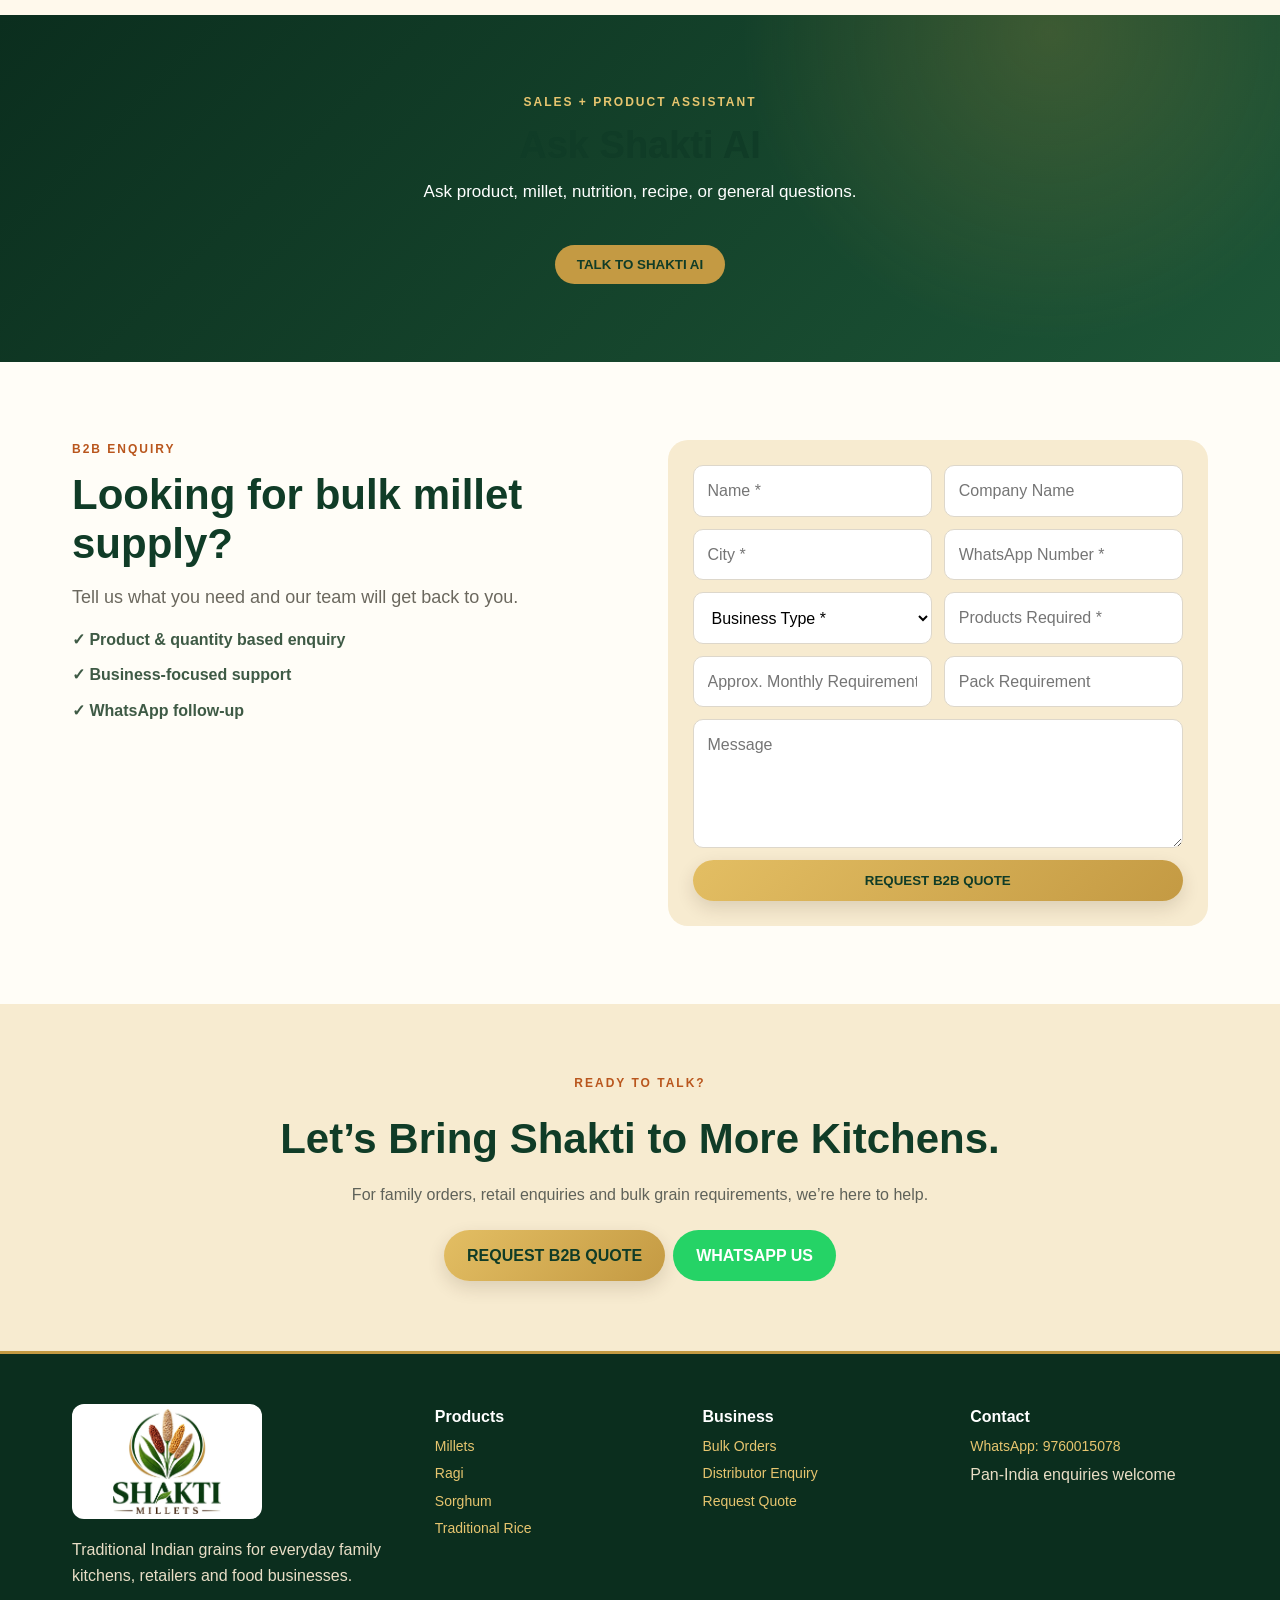
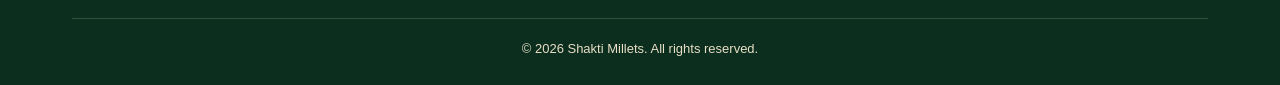
==== commit 20081219: "Rebrand homepage around Shakti Millets heritage story" ====
--- a/index.html
+++ b/index.html
@@ -15,22 +15,22 @@
 </style>
 </head>
 <body>
-<header><div class="container nav-wrap"><a class="logo" href="#home" aria-label="Shakti Millets home"><img class="brand-logo-img" src="images/shakti-millets-wordmark.webp" alt="Shakti Millets"></a><nav><a href="#home">Home</a><a href="#products">Products</a><a href="recipes.html">Recipes</a><a href="meal-club.html">Meal Club</a><a href="#b2b">B2B Supply</a><a href="#why">Why Shakti</a><a href="#about">About</a><a href="#contact">Contact</a><a class="nav-cta" href="#quote">GET BULK QUOTE</a></nav></div></header>
+<header><div class="container nav-wrap"><a class="logo" href="#home" aria-label="Shakti Millets home"><img class="brand-logo-img" src="images/shakti-millets-wordmark.webp" alt="Shakti Millets"></a><nav><a href="#home">Home</a><a href="#story">Our Story</a><a href="#products">Shop Millets</a><a href="recipes.html">Recipes</a><a href="meal-club.html">Family Planner</a><a href="#b2b">Business Supply</a><a href="#contact">Contact</a><a class="nav-cta" href="#quote">GET BULK QUOTE</a></nav></div></header>
 <main>
-<section class="hero" id="home"><div class="container hero-grid"><div><div class="eyebrow">PREMIUM MILLETS • RETAIL + B2B</div><h1>Premium Millets.<br><span>Reliable Bulk Supply.</span></h1><p>Quality millets and traditional grains for homes, restaurants, retailers, food brands and distributors.</p><div class="hero-buttons"><a class="btn-primary" href="#products">VIEW PRODUCTS</a><a class="btn-secondary" href="#quote">GET B2B QUOTE</a><a class="btn-whatsapp" href="https://wa.me/919760015078" target="_blank" rel="noopener">WHATSAPP US</a></div></div><div class="hero-pack"><div class="pack-card"><img src="images/shakti-millets-lockup.webp" alt="Shakti Millets — From Traditional Grains to Today’s Kitchen"></div></div></div></section>
-<section class="trust"><div class="container trust-grid"><span>🌾 Quality-Focused Sourcing</span><span>📦 Retail & Bulk Packs</span><span>🚚 Pan-India Supply</span><span>🤝 B2B Enquiries Welcome</span></div></section>
-<section aria-label="Free Monthly Meal Club planner" style="background:#faf6ec;padding:28px 0;border-bottom:1px solid #e9e4da"><div class="container" style="display:flex;align-items:center;justify-content:space-between;gap:24px;flex-wrap:wrap"><div style="flex:1;min-width:240px"><div class="eyebrow">FREE FAMILY PLANNER</div><h2 style="font-size:clamp(24px,3vw,34px);color:#173b2b;line-height:1.15;margin:0 0 8px">30 Days. 30 Millet Meal Ideas.</h2><p style="color:#5d685d;margin:0">Get simple Indian meal ideas, weekly shopping lists and practical cooking tips.</p></div><a href="meal-club.html" class="btn-primary" style="white-space:nowrap">EXPLORE MEAL CLUB →</a></div></section>
-<section class="products" id="products"><div class="container"><div class="section-title"><div class="eyebrow">OUR CATALOGUE</div><h2>Millets & Traditional Grains</h2><p>Browse all Shakti Millets products with published MRP, pack size and SKU.</p></div><div class="category-tabs"><button class="active" data-filter="all" type="button">ALL</button><button data-filter="little" type="button">LITTLE MILLETS</button><button data-filter="traditional" type="button">TRADITIONAL GRAINS</button><button data-filter="rice" type="button">RED RICE</button></div><div class="product-grid" id="productGrid"></div></div></section>
+<section class="hero" id="home"><div class="container hero-grid"><div><div class="eyebrow">TRADITIONAL GRAINS • EVERYDAY FAMILIES</div><h1>Ghar Ki Thali,<br><span>Shakti Wali.</span></h1><p>Bringing India's traditional grains back to everyday families. From home kitchens to restaurants, retailers and food businesses, discover grains rooted in our food heritage.</p><div class="hero-buttons"><a class="btn-primary" href="#products">SHOP MILLETS</a><a class="btn-secondary" href="#story">EXPLORE OUR STORY</a><a class="btn-whatsapp" href="https://wa.me/919760015078" target="_blank" rel="noopener">WHATSAPP US</a></div><div class="hero-note">Apni Jadien. Apni Shakti.</div></div><div class="hero-pack"><div class="pack-card"><img src="images/shakti-millets-lockup.webp" alt="Shakti Millets — Ghar Ki Thali, Shakti Wali"></div></div></div></section>
+<section class="trust" aria-label="Shakti Millets values"><div class="container trust-grid"><span>🌾 Rooted in Indian Food Traditions</span><span>🏡 Made for Everyday Family Kitchens</span><span>📦 Retail & Bulk Supply Options</span></div></section>
+
+<section class="story" id="story"><div class="container story-grid"><div class="story-photo"><img src="images/shakti-millets-lockup.webp" alt="Shakti Millets traditional grains for today's kitchens"></div><div class="story-copy"><div class="eyebrow">OUR ROOTS. OUR FOOD. OUR SHAKTI.</div><h2>Traditions that still belong at our table.</h2><p>Life moves faster today. Our routines have changed, our kitchens have changed, and the way we eat has changed too. But the wisdom of our grandmothers' kitchens still has a place in our lives. Grains like Ragi, Jowar, Bajra, Kodo and Foxtail have been part of India's food traditions for generations. They connect us to our land, our culture and the simple goodness of everyday home cooking.</p><p>At Shakti Millets, we believe these traditions deserve a place on today's dining tables. We bring traditional grains closer to modern families and food businesses, making it easier to rediscover familiar ingredients and create meaningful everyday meals.</p><p class="story-highlight">We are not here to change your traditions. We are here to help you rediscover them.</p><p>Because Shakti is not just a name. It is the strength of our roots, our choices and the food we share.</p></div></div></section><section aria-label="Free Monthly Meal Club planner" style="background:#faf6ec;padding:28px 0;border-bottom:1px solid #e9e4da"><div class="container" style="display:flex;align-items:center;justify-content:space-between;gap:24px;flex-wrap:wrap"><div style="flex:1;min-width:240px"><div class="eyebrow">FREE FAMILY PLANNER</div><h2 style="font-size:clamp(24px,3vw,34px);color:#173b2b;line-height:1.15;margin:0 0 8px">30 Days. 30 Millet Meal Ideas.</h2><p style="color:#5d685d;margin:0">Get simple Indian meal ideas, weekly shopping lists and practical cooking tips.</p></div><a href="meal-club.html" class="btn-primary" style="white-space:nowrap">EXPLORE MEAL CLUB →</a></div></section><section class="products" id="products"><div class="container"><div class="section-title"><div class="eyebrow">GRAINS WITH A STORY</div><h2>Discover Our Traditional Grains</h2><p>From everyday rotis to comforting khichdi and pulao, find familiar grains for the meals you love.</p></div><div class="category-tabs"><button class="active" data-filter="all" type="button">ALL</button><button data-filter="little" type="button">LITTLE MILLETS</button><button data-filter="traditional" type="button">TRADITIONAL GRAINS</button><button data-filter="rice" type="button">RED RICE</button></div><div class="product-grid" id="productGrid"></div></div></section>
 <section class="how" id="recipes"><div class="container"><div class="section-title"><div class="eyebrow">SHAKTI RECIPE BOOK</div><h2>80 Recipes for All 20 Products</h2><p>Open step-by-step recipes with prepared-dish photos, exact quantities, soaking guidance, water ratios and a mobile QR code for every recipe.</p></div><div class="center"><a class="btn-primary" href="recipes.html">EXPLORE ALL 80 RECIPES</a></div></div></section>
-<section class="why" id="why"><div class="container"><div class="section-title"><div class="eyebrow">WHY SHAKTI</div><h2>Built for Retail & Business</h2></div><div class="feature-grid"><article><div>🌾</div><h3>Quality-Focused Sourcing</h3><p>Carefully selected grains for consistent quality.</p></article><article><div>📦</div><h3>Multiple Pack Sizes</h3><p>Suitable for household and business requirements.</p></article><article><div>🤝</div><h3>B2B Supply Support</h3><p>Bulk requirements for restaurants, retailers and distributors.</p></article><article><div>🌱</div><h3>Traditional Grains</h3><p>A wide selection of millets and traditional rice varieties.</p></article><article><div>🚚</div><h3>Reliable Dispatch</h3><p>Designed for repeat business requirements.</p></article></div></div></section>
+<section class="why" id="why"><div class="container"><div class="section-title"><div class="eyebrow">WHY SHAKTI</div><h2>Good food traditions for every table.</h2><p>Whether you are cooking for your family or sourcing for your business, there's a place for traditional grains.</p></div><div class="audience-grid"><article class="audience-card family-card"><div class="audience-icon">🏡</div><div class="eyebrow">MADE FOR HOME KITCHENS</div><h3>For Your Family</h3><p class="audience-intro">Bring traditional goodness into the everyday meals you share.</p><div class="audience-point"><b>01 · A connection to our roots</b><p>Rediscover grains that have been part of Indian kitchens for generations.</p></div><div class="audience-point"><b>02 · Thoughtful everyday nourishment</b><p>Make conscious food choices with traditional grains and ingredients you can understand.</p></div><div class="audience-point"><b>03 · Taste that brings families together</b><p>From rotis to comforting khichdi, make room for familiar flavours and new recipes.</p></div><a class="btn-primary" href="#products">EXPLORE OUR MILLETS</a></article><article class="audience-card business-card"><div class="audience-icon">🤝</div><div class="eyebrow">FOR FOOD BUSINESSES</div><h3>For Your Business</h3><p class="audience-intro">A responsive sourcing partner for your grain requirements.</p><div class="audience-point"><b>01 · Quality-focused sourcing</b><p>Product details and specifications to help you choose the grains you need.</p></div><div class="audience-point"><b>02 · Bulk supply options</b><p>Discuss pack and quantity requirements for restaurants, retailers and wholesalers.</p></div><div class="audience-point"><b>03 · Dispatch coordination</b><p>Clear communication on availability, order confirmation and dispatch arrangements.</p></div><a class="btn-primary" href="#quote">REQUEST BULK QUOTE</a></article></div></div></section>
 <section class="who" id="about"><div class="container"><div class="section-title"><div class="eyebrow">WHO WE SUPPLY</div><h2>For Businesses Across the Food Chain</h2></div><div class="who-grid"><span>🍽️ Restaurants</span><span>🏨 Hotels</span><span>☕ Cafés</span><span>☁️ Cloud Kitchens</span><span>🏪 Retail Stores</span><span>🛒 Supermarkets</span><span>🏭 Food Manufacturers</span><span>🚚 Distributors</span><span>🌍 Exporters</span></div></div></section>
 <section class="b2b" id="b2b"><div class="container"><div class="section-title light"><div class="eyebrow">B2B SUPPLY</div><h2>Bulk Millet Supply for Businesses</h2><p>Reliable millet sourcing for food businesses across India.</p></div><div class="b2b-grid"><article>🍽️<h3>Restaurants & Cafés</h3></article><article>🏨<h3>Hotels</h3></article><article>☁️<h3>Cloud Kitchens</h3></article><article>🏪<h3>Retailers & Supermarkets</h3></article><article>🏭<h3>Food Manufacturers</h3></article><article>🚚<h3>Distributors & Wholesalers</h3></article></div><div class="center"><a class="btn-primary" href="#quote">GET BULK QUOTE</a></div></div></section>
 <section class="how"><div class="container"><div class="section-title"><div class="eyebrow">SIMPLE PROCESS</div><h2>How B2B Ordering Works</h2></div><div class="steps"><article><b>1</b><h3>Tell Us Your Requirement</h3><p>Product + quantity + location.</p></article><article><b>2</b><h3>Get Your Quote</h3><p>Our team provides pricing and availability.</p></article><article><b>3</b><h3>Confirm Order</h3><p>Finalize quantity and delivery details.</p></article><article><b>4</b><h3>Dispatch</h3><p>Your order is packed and dispatched.</p></article></div></div></section>
 <section class="assistant"><div class="container"><div class="section-title light"><div class="eyebrow">SALES + PRODUCT ASSISTANT</div><h2>Ask Shakti AI</h2><p>Ask product, millet, nutrition, recipe, or general questions.</p></div><div class="ai-chat"><div id="chatLog"><div class="msg msg-bot">👋 Hello! I can help with Shakti products, MRP, pack information, millet nutrition, recipes, B2B enquiries and general questions.</div><div class="quick"><button data-q="Show me your available products." type="button">Available products</button><button data-q="What are the benefits of millets?" type="button">Millet benefits</button><button data-q="Give me a simple millet recipe." type="button">Recipe idea</button><button data-q="I need a bulk quotation." type="button">Bulk quotation</button></div></div><div class="input-group"><input id="chatInput" placeholder="Ask anything about Shakti Millets..."><button id="chatSend" type="button">Send</button></div></div></div></section>
 <section class="quote" id="quote"><div class="container quote-grid"><div><div class="eyebrow">B2B ENQUIRY</div><h2>Looking for bulk millet supply?</h2><p>Tell us what you need and our team will get back to you.</p><div class="quote-points"><span>✓ Product & quantity based enquiry</span><span>✓ Business-focused support</span><span>✓ WhatsApp follow-up</span></div></div><form id="quoteForm"><input name="name" placeholder="Name *" required><input name="company" placeholder="Company Name"><input name="city" placeholder="City *" required><input name="whatsapp" placeholder="WhatsApp Number *" required><select name="business" required><option value="">Business Type *</option><option>Restaurant / Café</option><option>Hotel</option><option>Cloud Kitchen</option><option>Retailer / Supermarket</option><option>Food Manufacturer</option><option>Distributor / Wholesaler</option><option>Other</option></select><input name="products" placeholder="Products Required *" required><input name="monthly" placeholder="Approx. Monthly Requirement"><input name="pack" placeholder="Pack Requirement"><textarea name="message" rows="4" placeholder="Message"></textarea><button class="btn-primary" type="submit">REQUEST B2B QUOTE</button></form></div></section>
-<section class="cta"><div class="container center"><div class="eyebrow">READY TO TALK?</div><h2>Need Millets in Bulk?</h2><p>Talk to Shakti Millets about your requirement.</p><a class="btn-primary" href="#quote">REQUEST B2B QUOTE</a><a class="btn-whatsapp" href="https://wa.me/919760015078" target="_blank" rel="noopener">WHATSAPP US</a></div></section>
+<section class="cta"><div class="container center"><div class="eyebrow">READY TO TALK?</div><h2>Let’s Bring Shakti to More Kitchens.</h2><p>For family orders, retail enquiries and bulk grain requirements, we’re here to help.</p><a class="btn-primary" href="#quote">REQUEST B2B QUOTE</a><a class="btn-whatsapp" href="https://wa.me/919760015078" target="_blank" rel="noopener">WHATSAPP US</a></div></section>
 </main>
-<footer id="contact"><div class="container footer-grid"><div><img class="footer-brand-logo" src="images/shakti-millets-logo.webp" alt="Shakti Millets"><p>Premium millets and traditional grains for retail and B2B supply.</p></div><div><h4>Products</h4><a href="#products">Millets</a><a href="#products">Ragi</a><a href="#products">Sorghum</a><a href="#products">Traditional Rice</a></div><div><h4>Business</h4><a href="#quote">Bulk Orders</a><a href="#quote">Distributor Enquiry</a><a href="#quote">Request Quote</a></div><div><h4>Contact</h4><a href="https://wa.me/919760015078" target="_blank" rel="noopener">WhatsApp: 9760015078</a><p>Pan-India enquiries welcome</p></div><div class="copyright">© 2026 Shakti Millets. All rights reserved.</div></div></footer>
+<footer id="contact"><div class="container footer-grid"><div><img class="footer-brand-logo" src="images/shakti-millets-logo.webp" alt="Shakti Millets"><p>Traditional Indian grains for everyday family kitchens, retailers and food businesses.</p></div><div><h4>Products</h4><a href="#products">Millets</a><a href="#products">Ragi</a><a href="#products">Sorghum</a><a href="#products">Traditional Rice</a></div><div><h4>Business</h4><a href="#quote">Bulk Orders</a><a href="#quote">Distributor Enquiry</a><a href="#quote">Request Quote</a></div><div><h4>Contact</h4><a href="https://wa.me/919760015078" target="_blank" rel="noopener">WhatsApp: 9760015078</a><p>Pan-India enquiries welcome</p></div><div class="copyright">© 2026 Shakti Millets. All rights reserved.</div></div></footer>
 <a class="whatsapp-float" href="https://wa.me/919760015078" target="_blank" rel="noopener">💬</a>
 <script src="script.js?v=packaging-20260912"></script>
 <script src="recipes-data.js?v=20260904"></script>
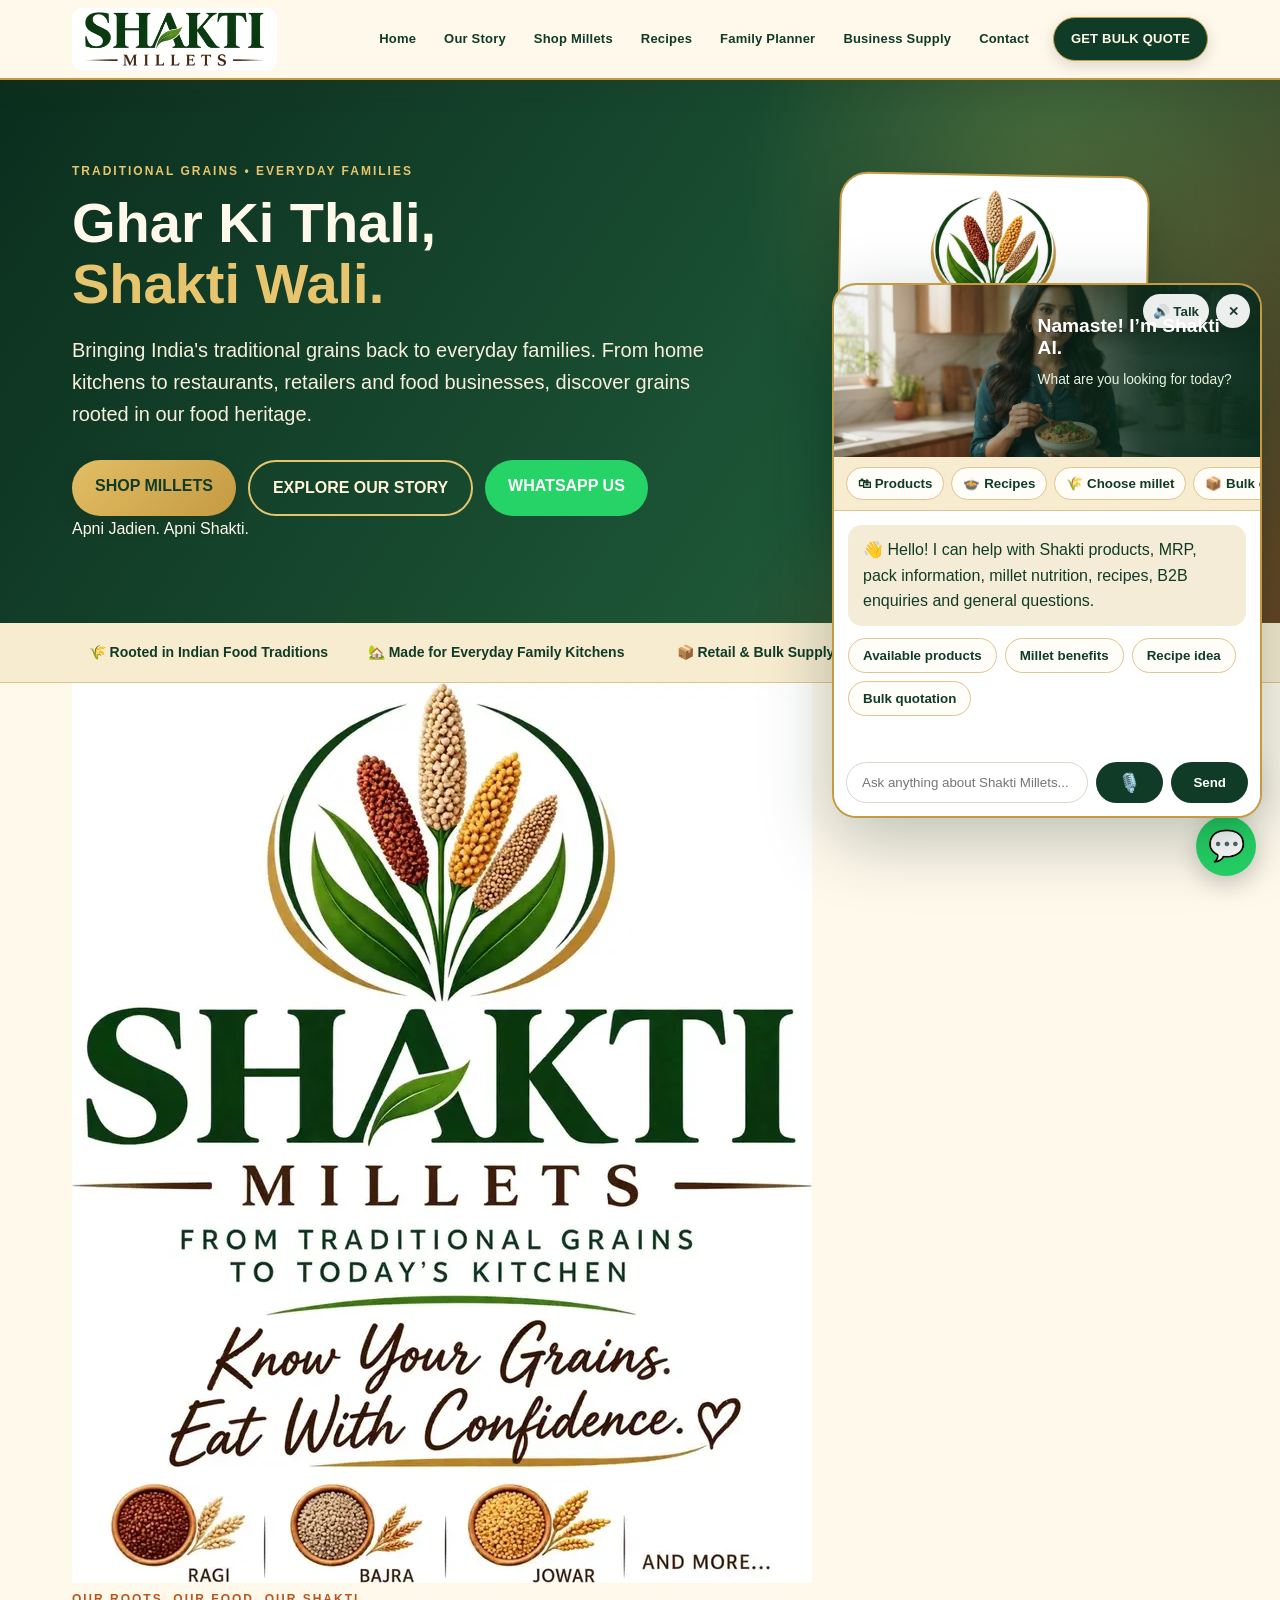
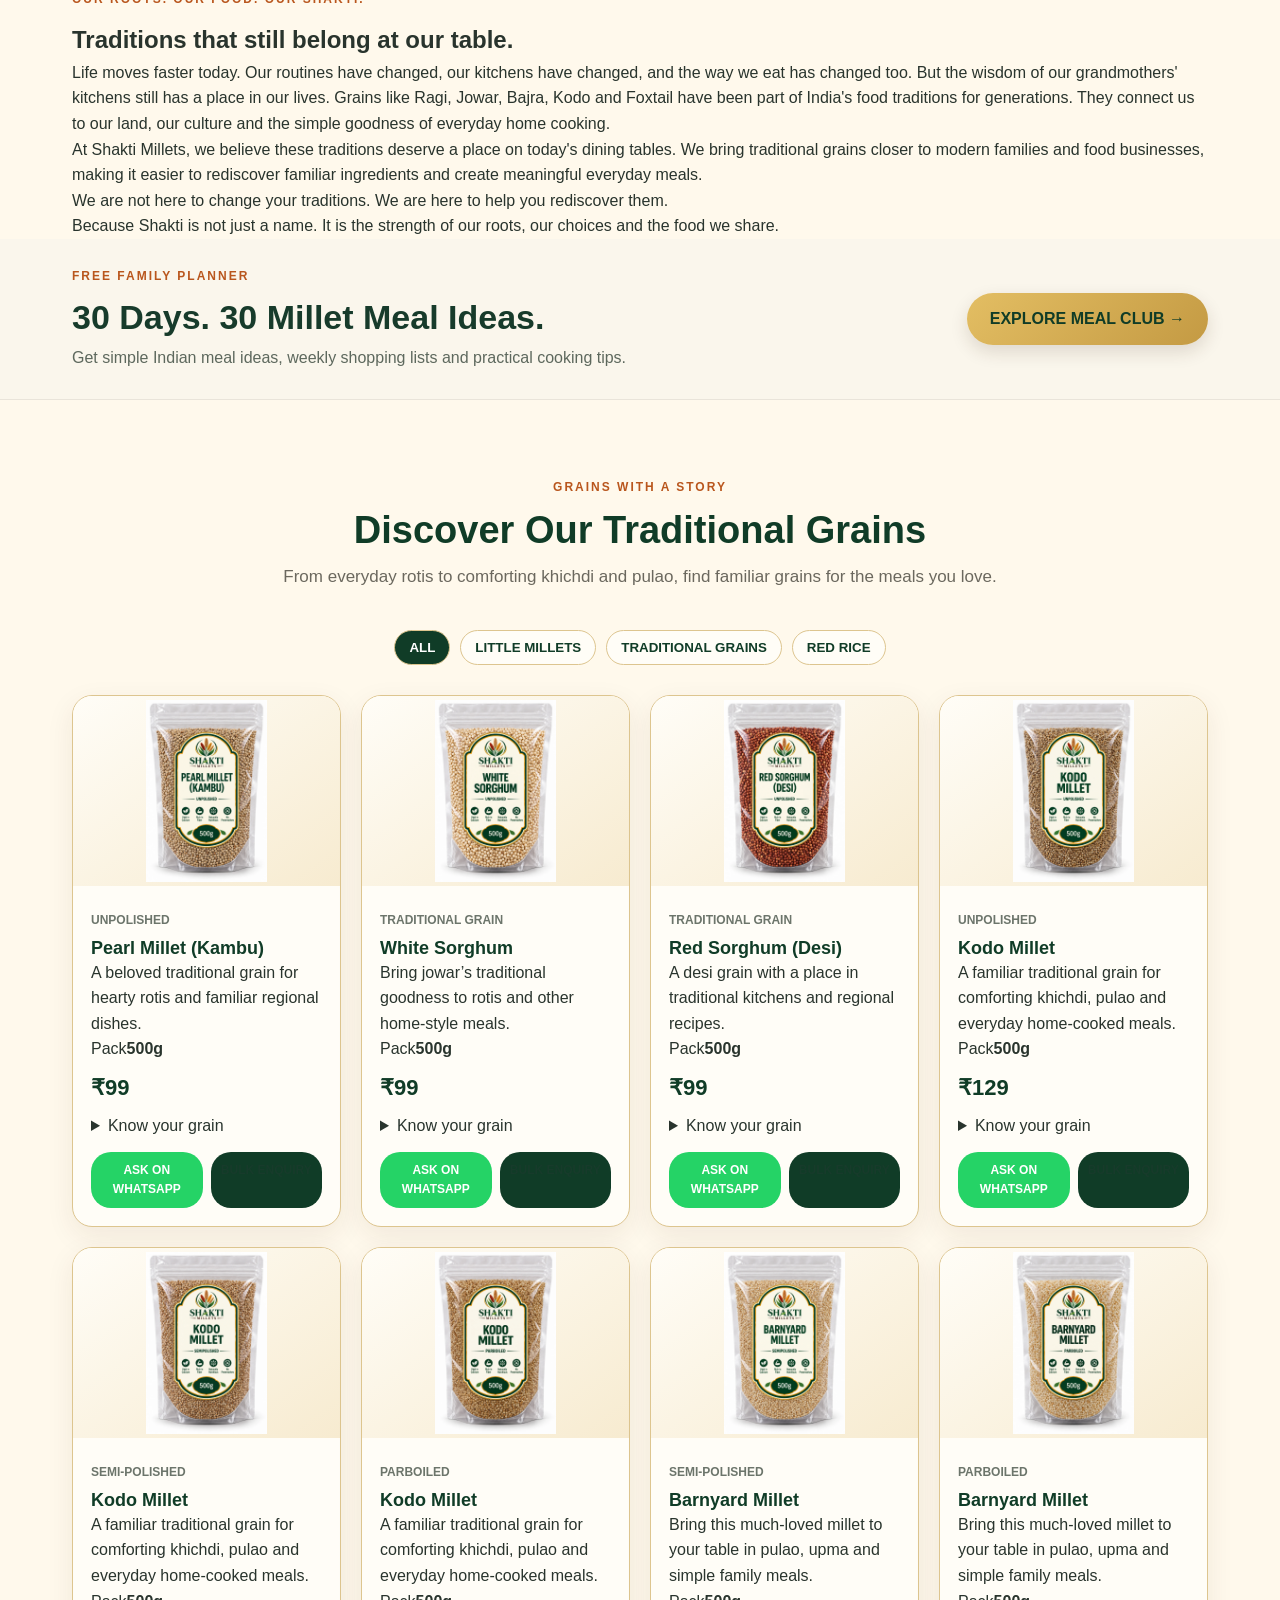
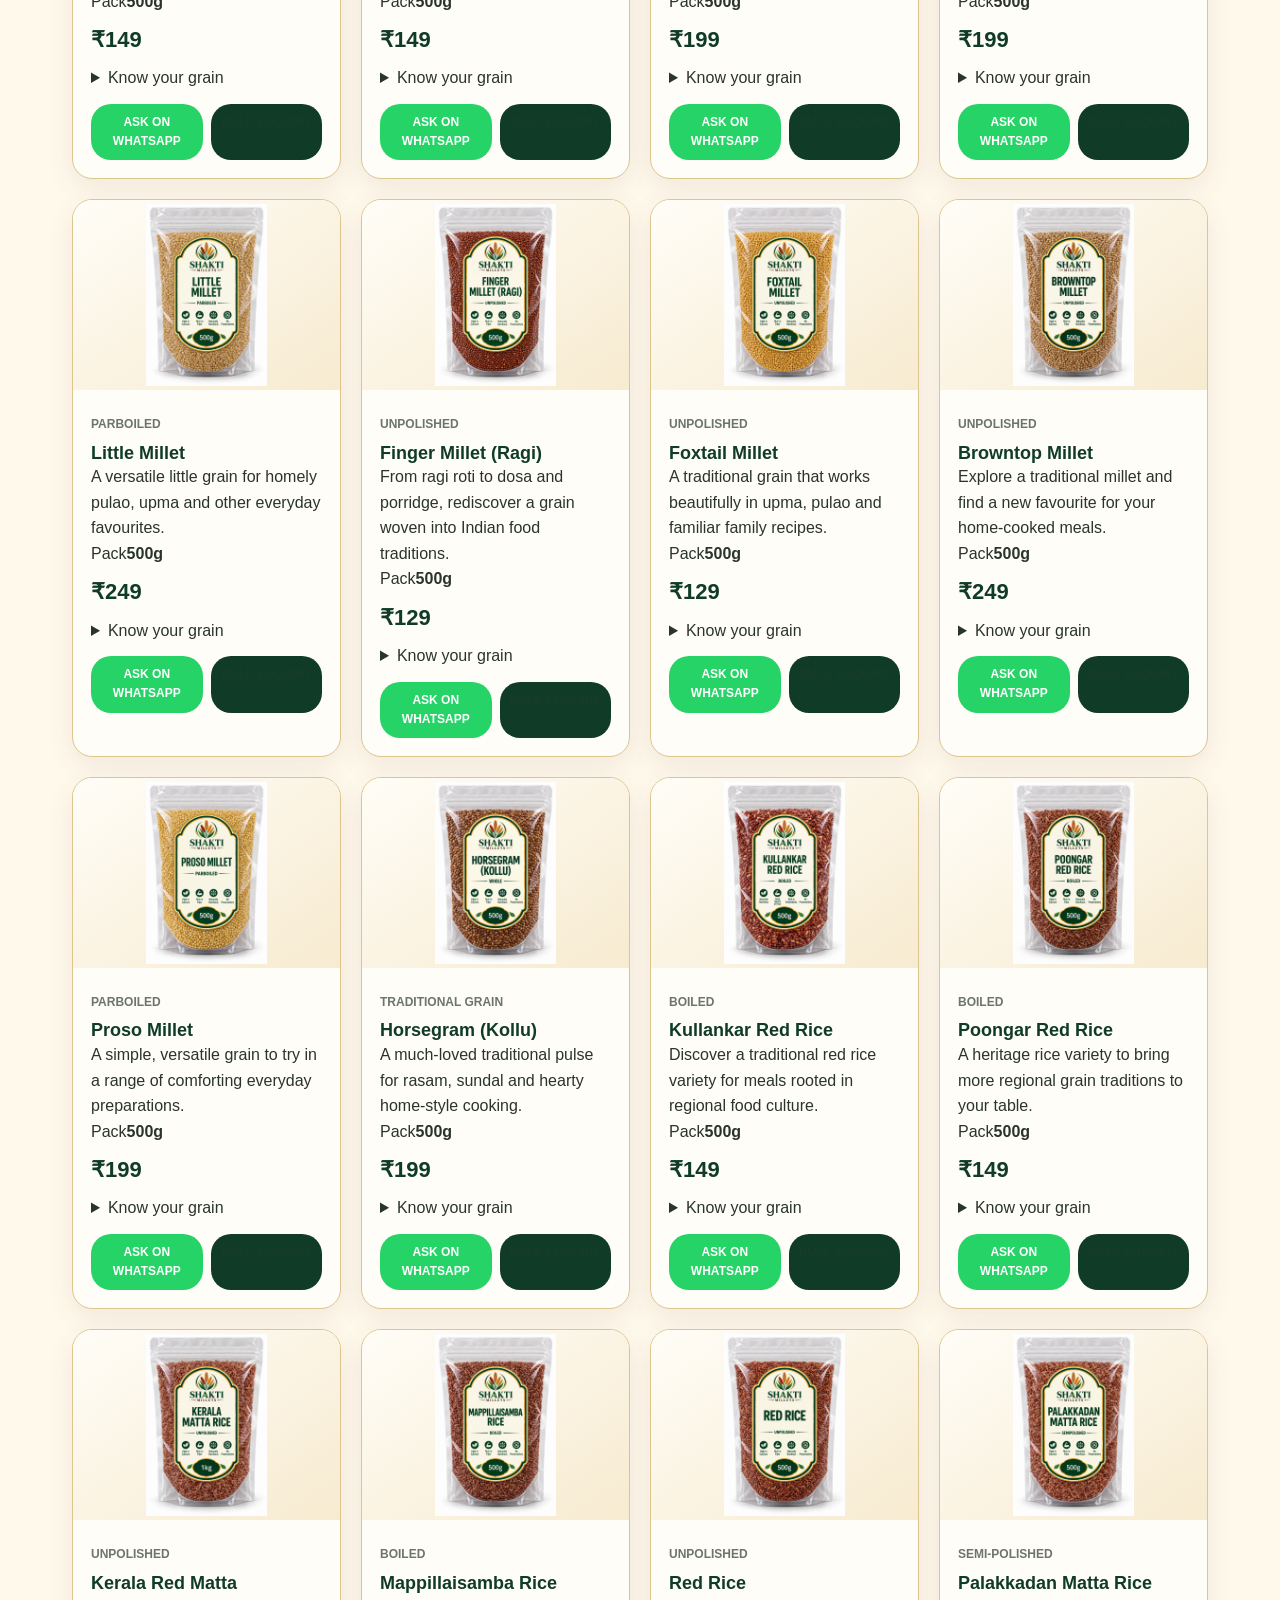
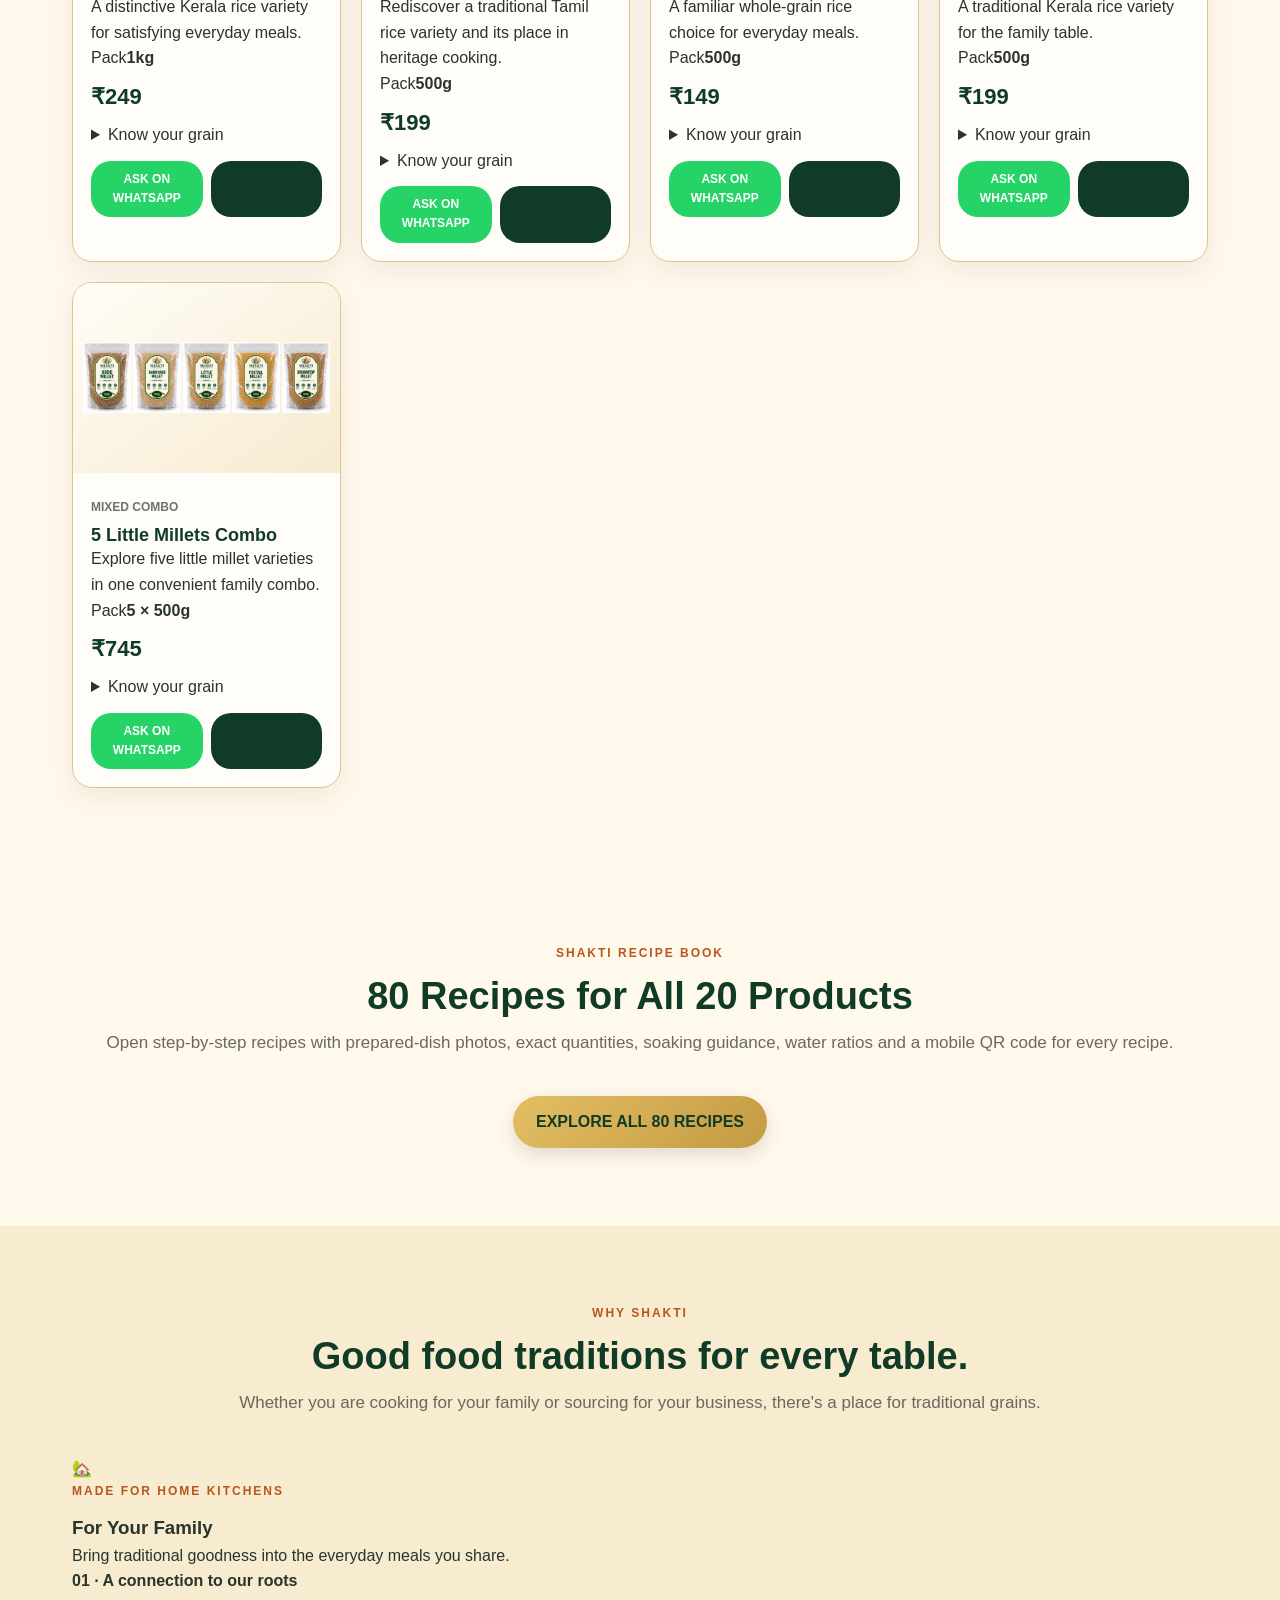
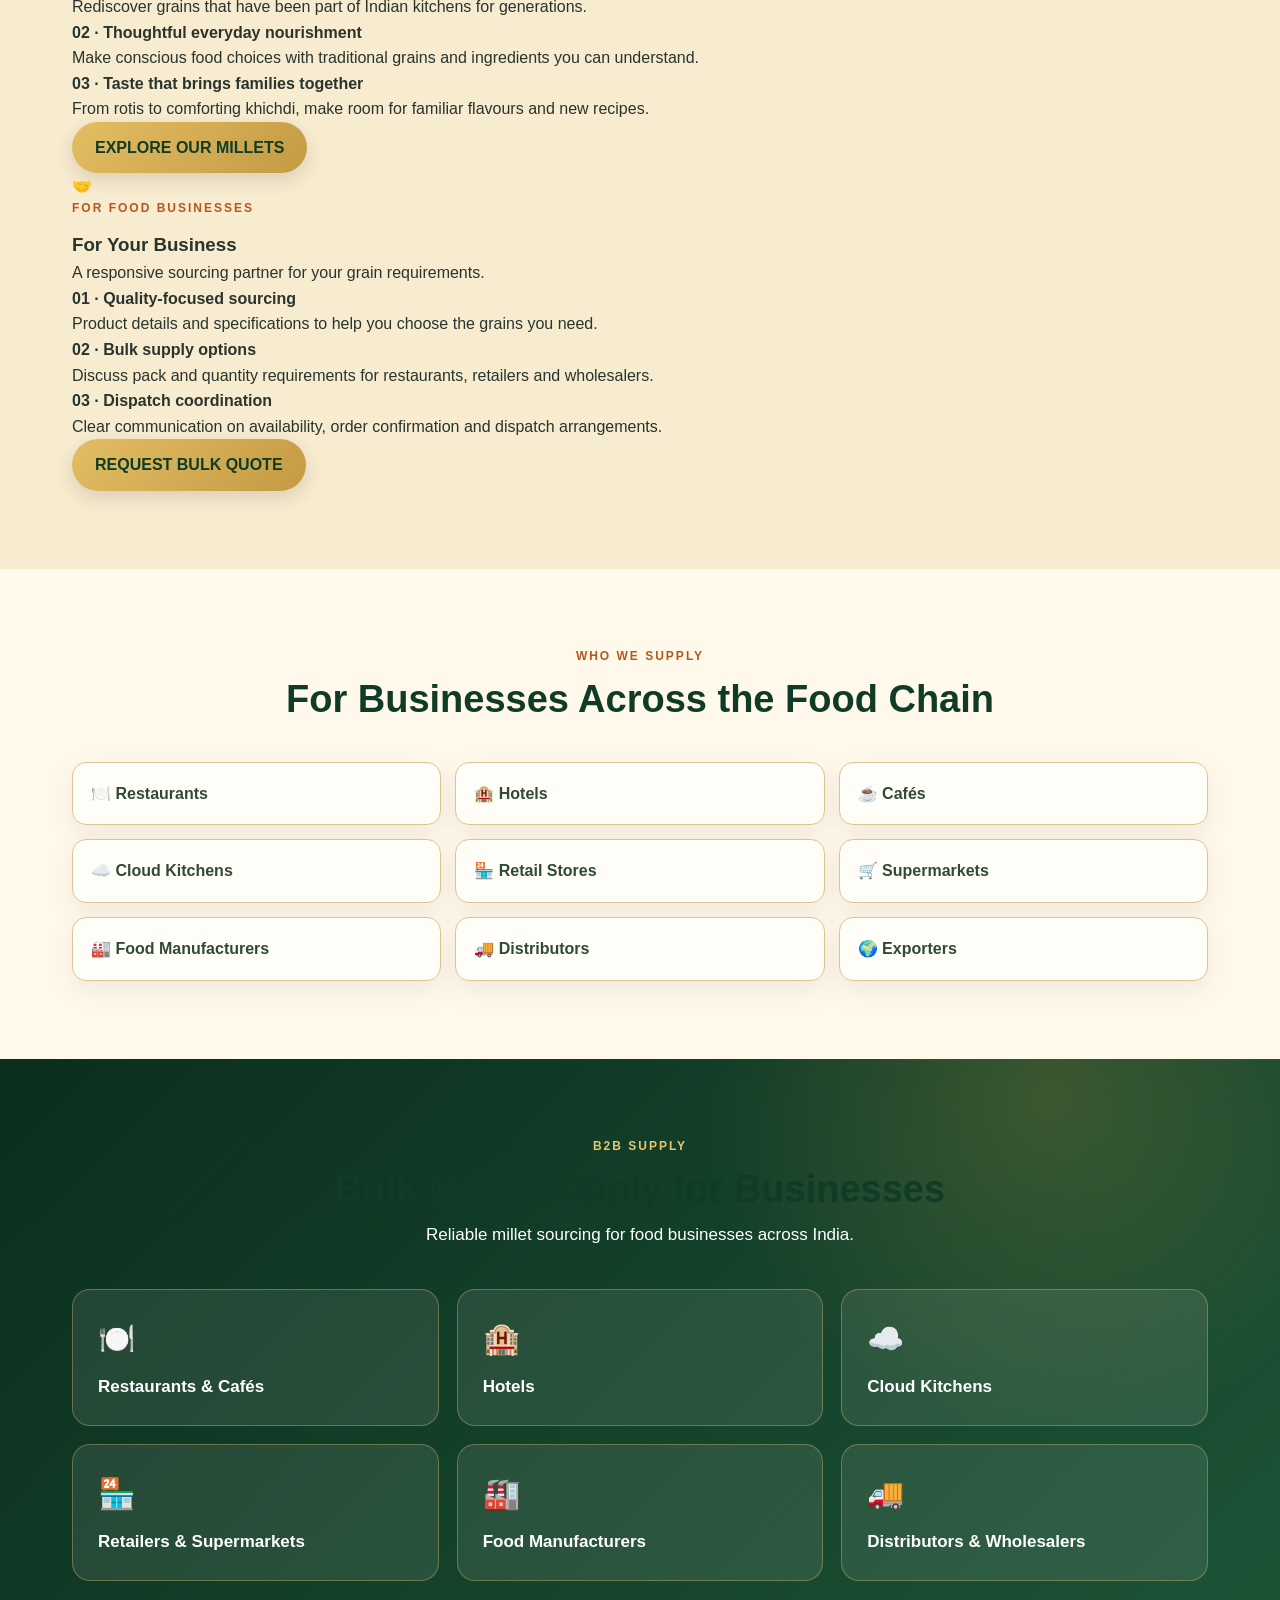
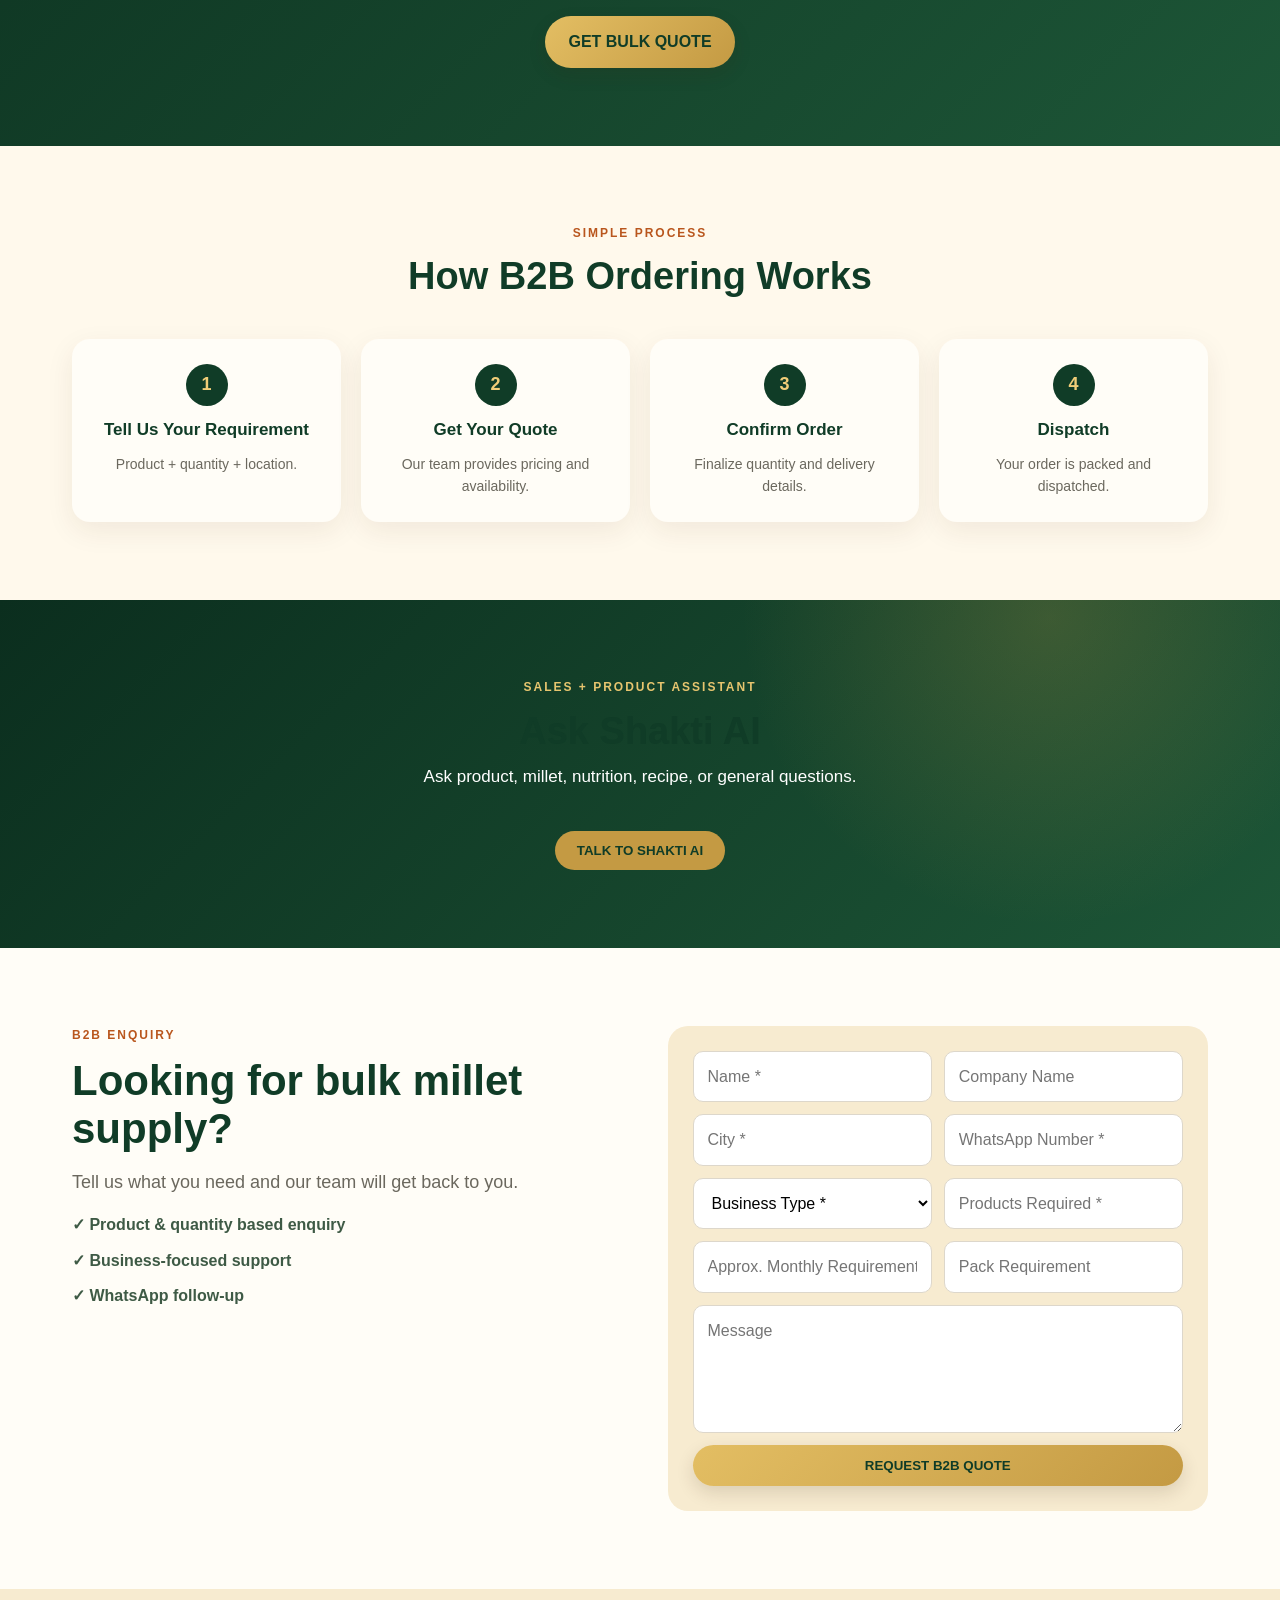
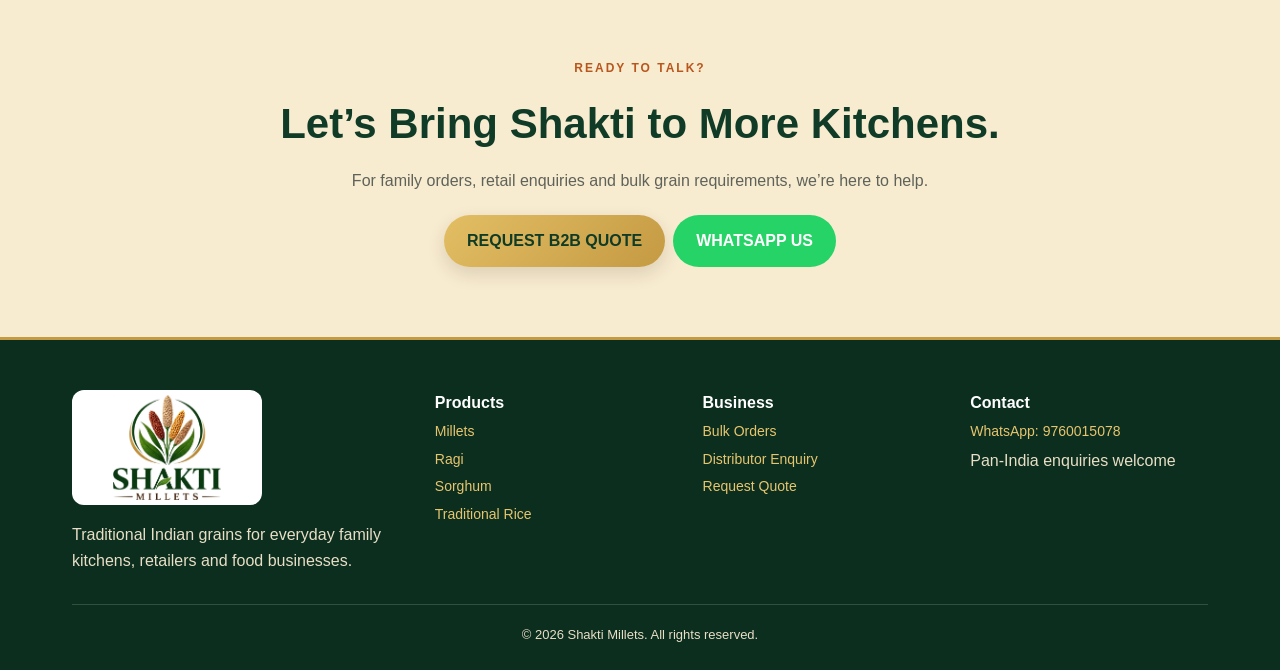
==== commit 9d9683a2: "Refresh Shakti Millets homepage title and cache" ====
--- a/index.html
+++ b/index.html
@@ -3,11 +3,11 @@
 <head>
 <meta charset="UTF-8">
 <meta name="viewport" content="width=device-width, initial-scale=1.0">
-<meta name="description" content="Shakti Millets - Premium millets and traditional grains for retail and B2B supply across India.">
-<title>Shakti Millets | Premium Millets & Traditional Grains</title>
+<meta name="description" content="Shakti Millets — Ghar Ki Thali, Shakti Wali. Traditional Indian grains for family kitchens and food businesses.">
+<title>Shakti Millets | Ghar Ki Thali, Shakti Wali</title>
 <link rel="stylesheet" href="style.css">
 <link rel="stylesheet" href="assistant-popup.css?v=20260905-1">
-<link rel="stylesheet" href="brand-theme.css?v=20260905-1">
+<link rel="stylesheet" href="brand-theme.css?v=20261031-1">
 <link rel="icon" href="images/shakti-millets-logo.webp">
 <style>
 /* Product images: show the complete pouch without cropping */
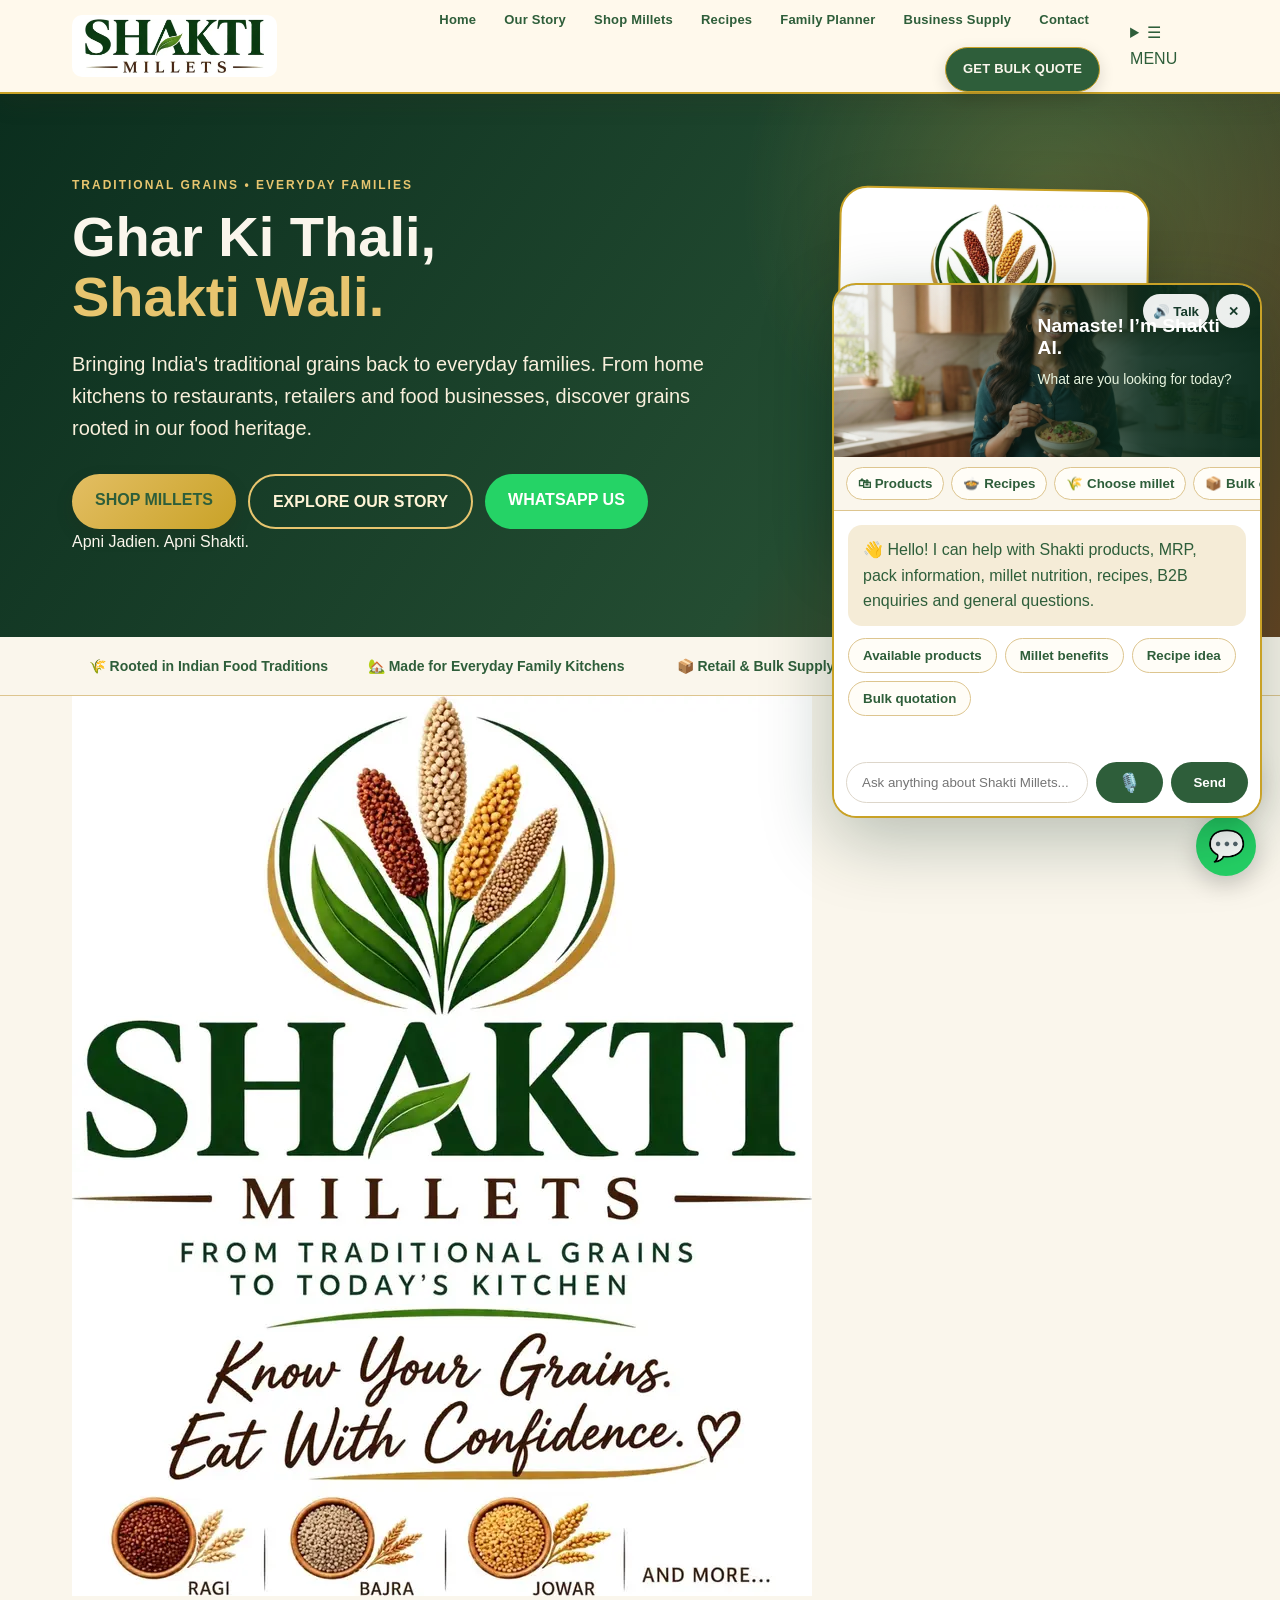
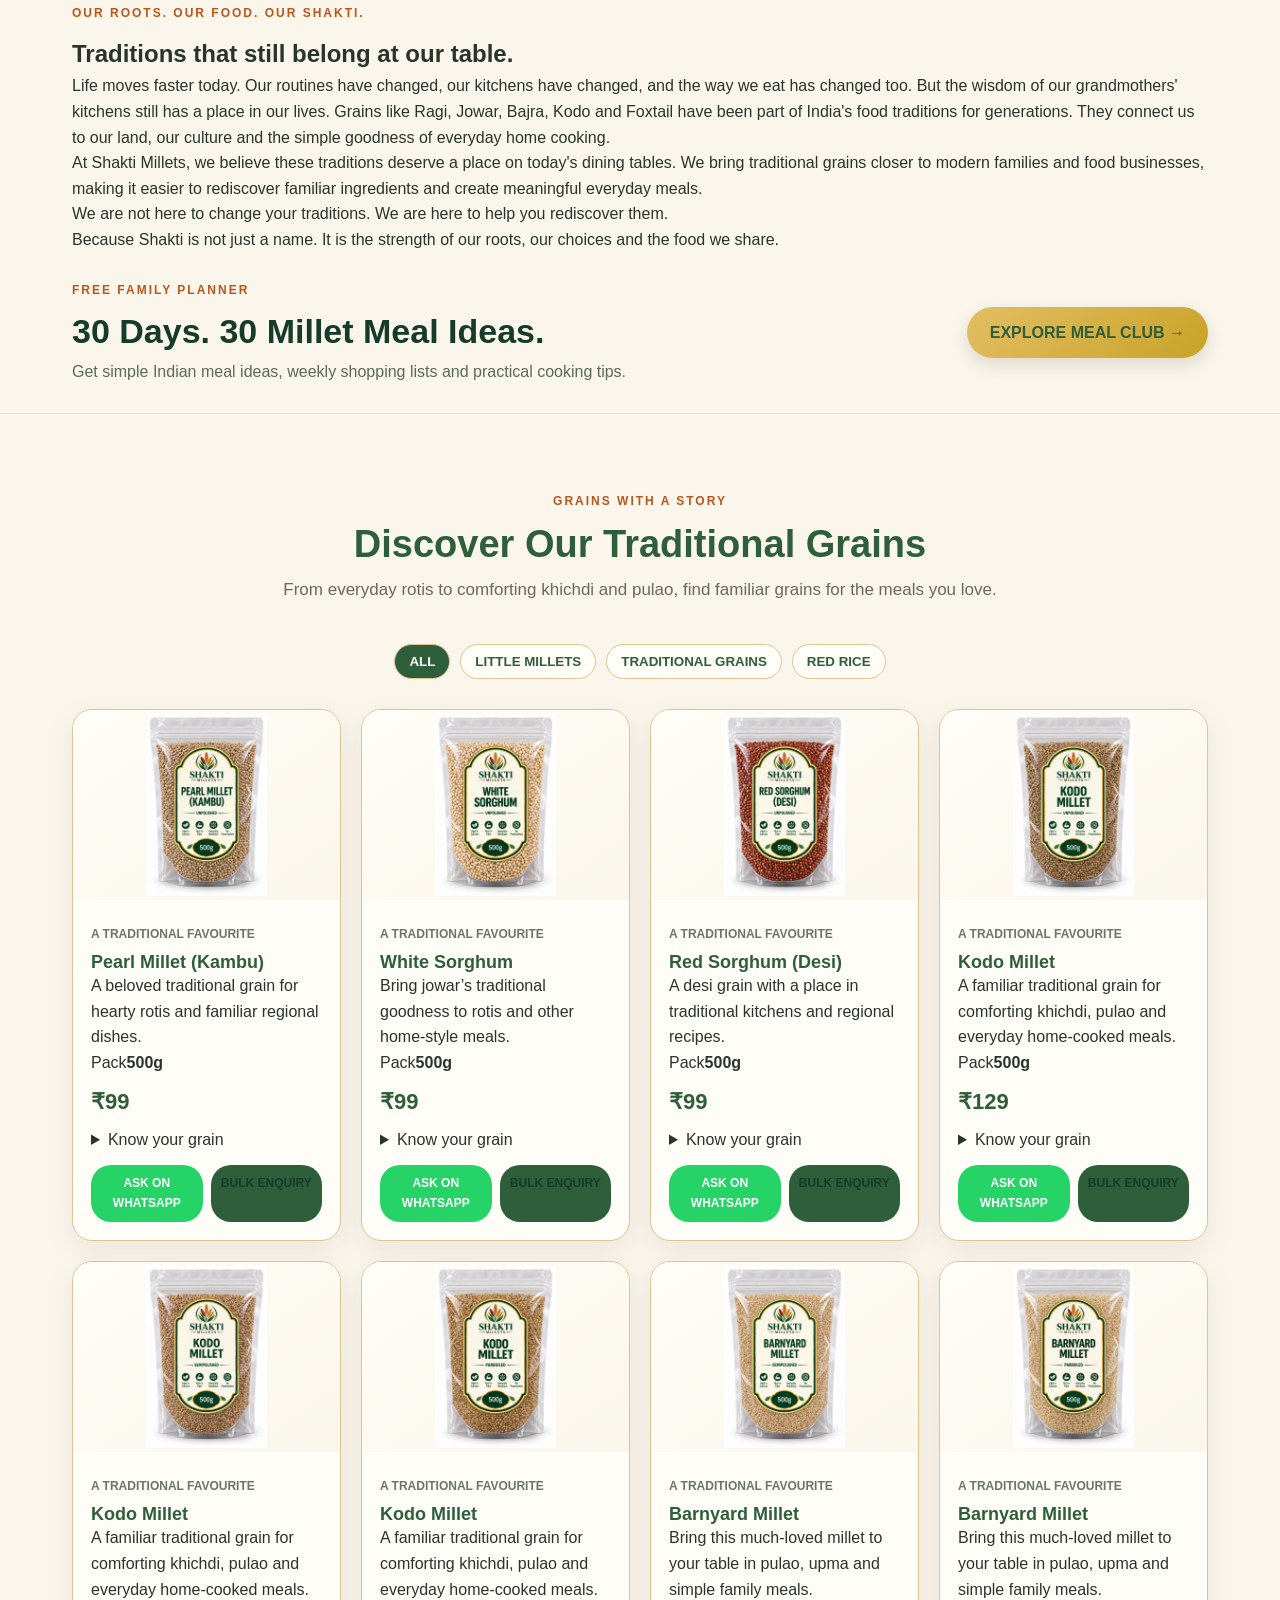
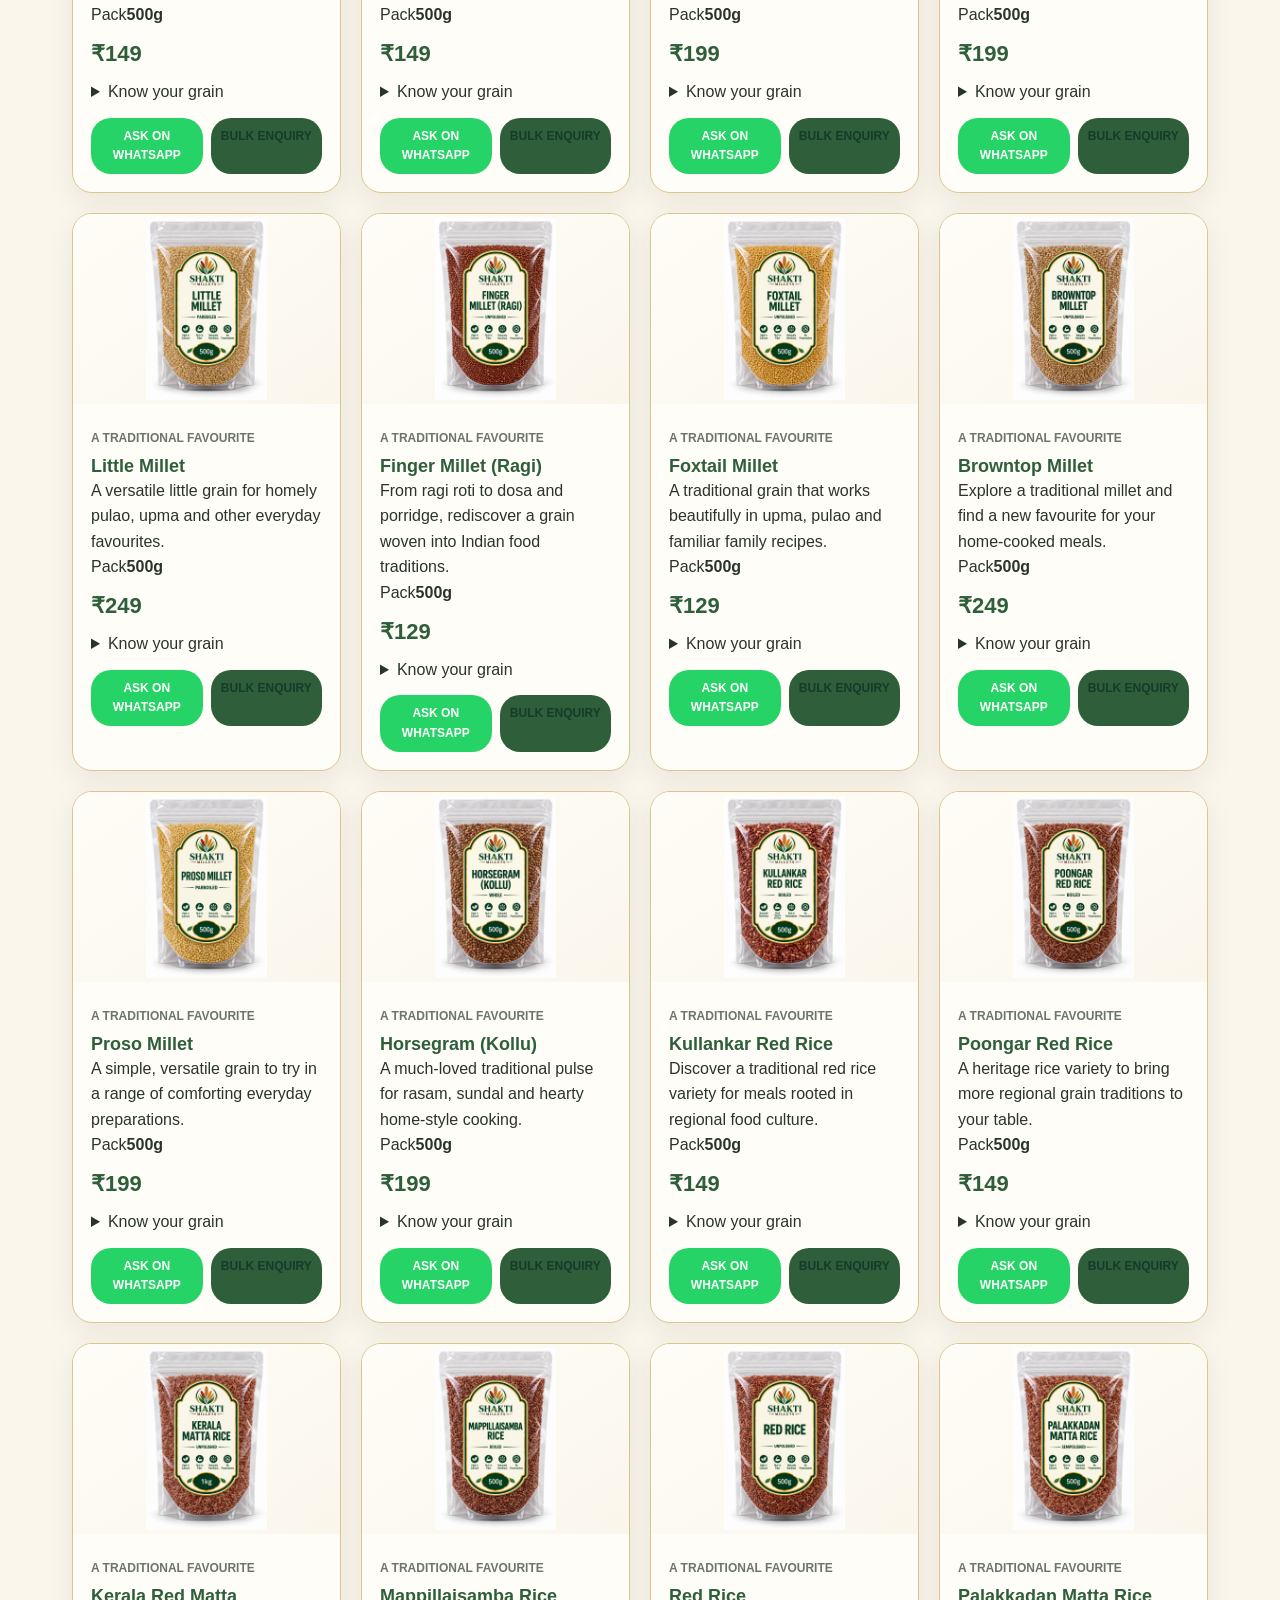
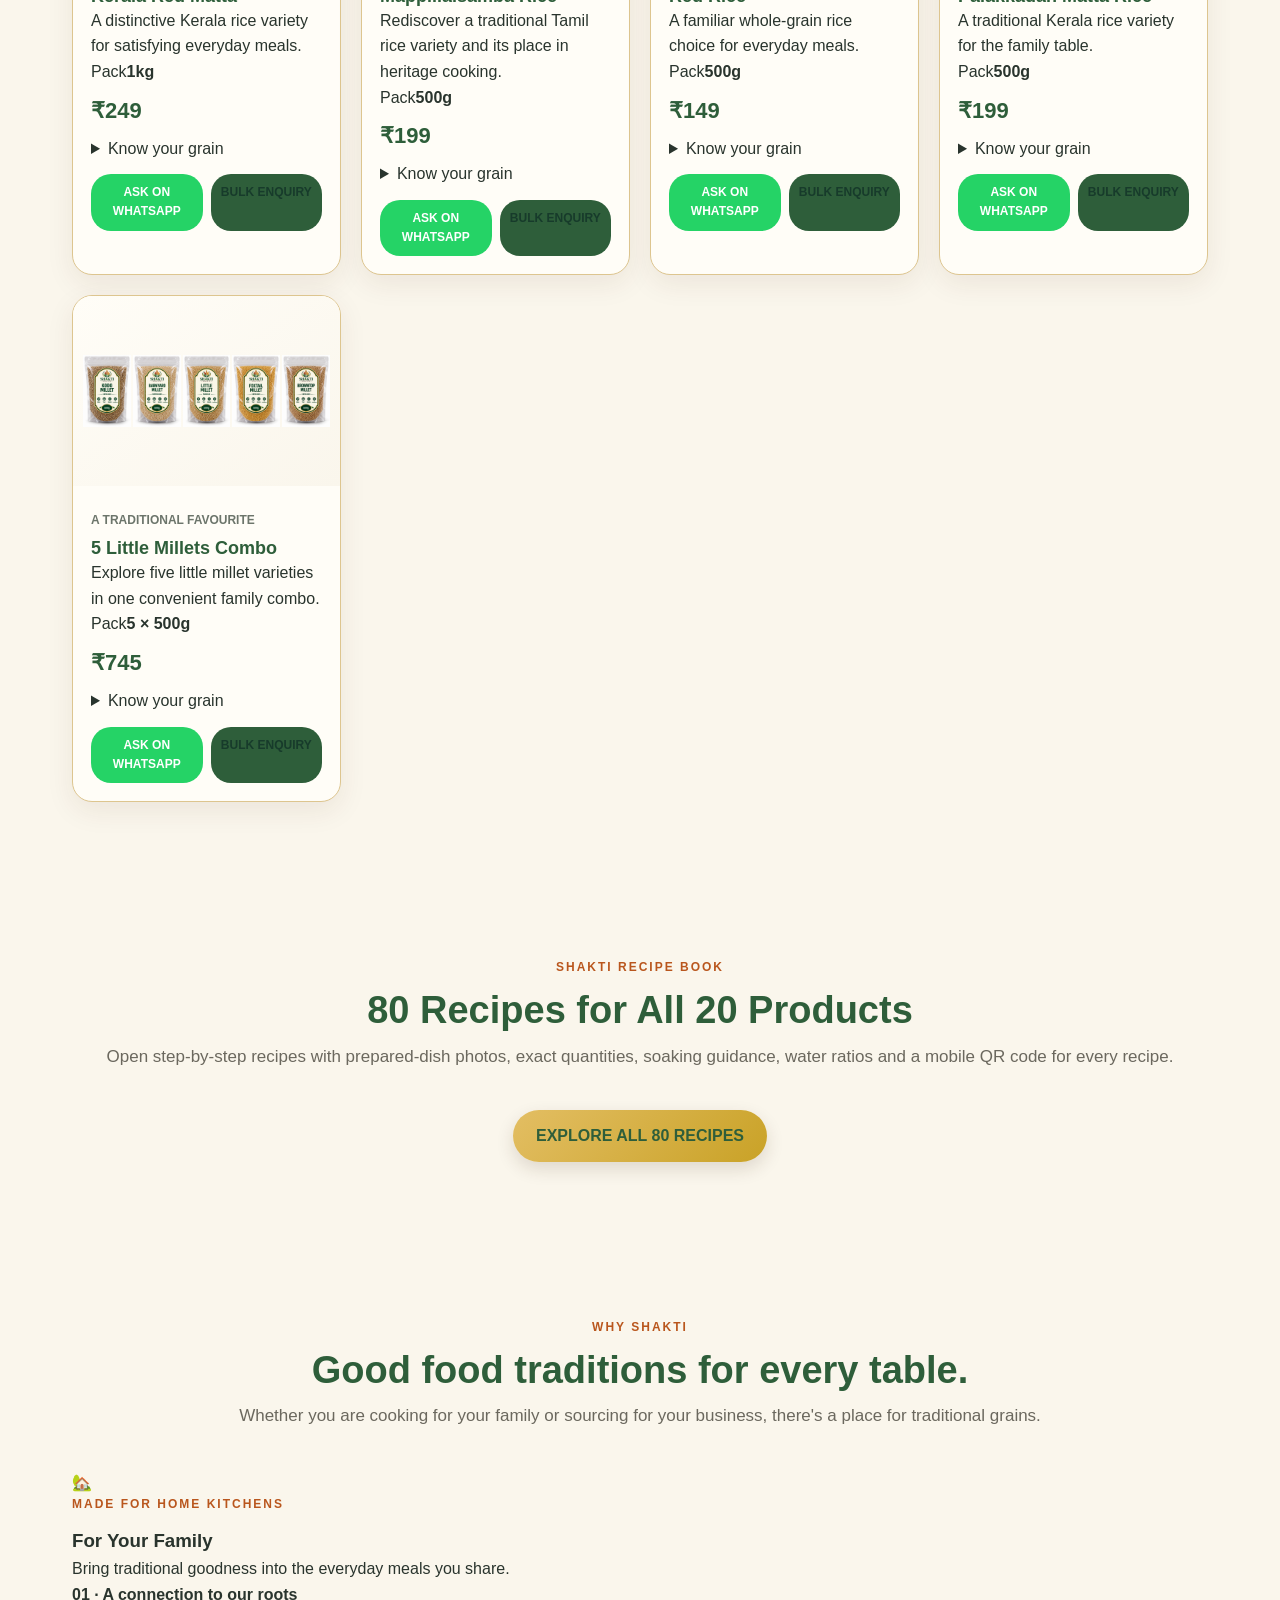
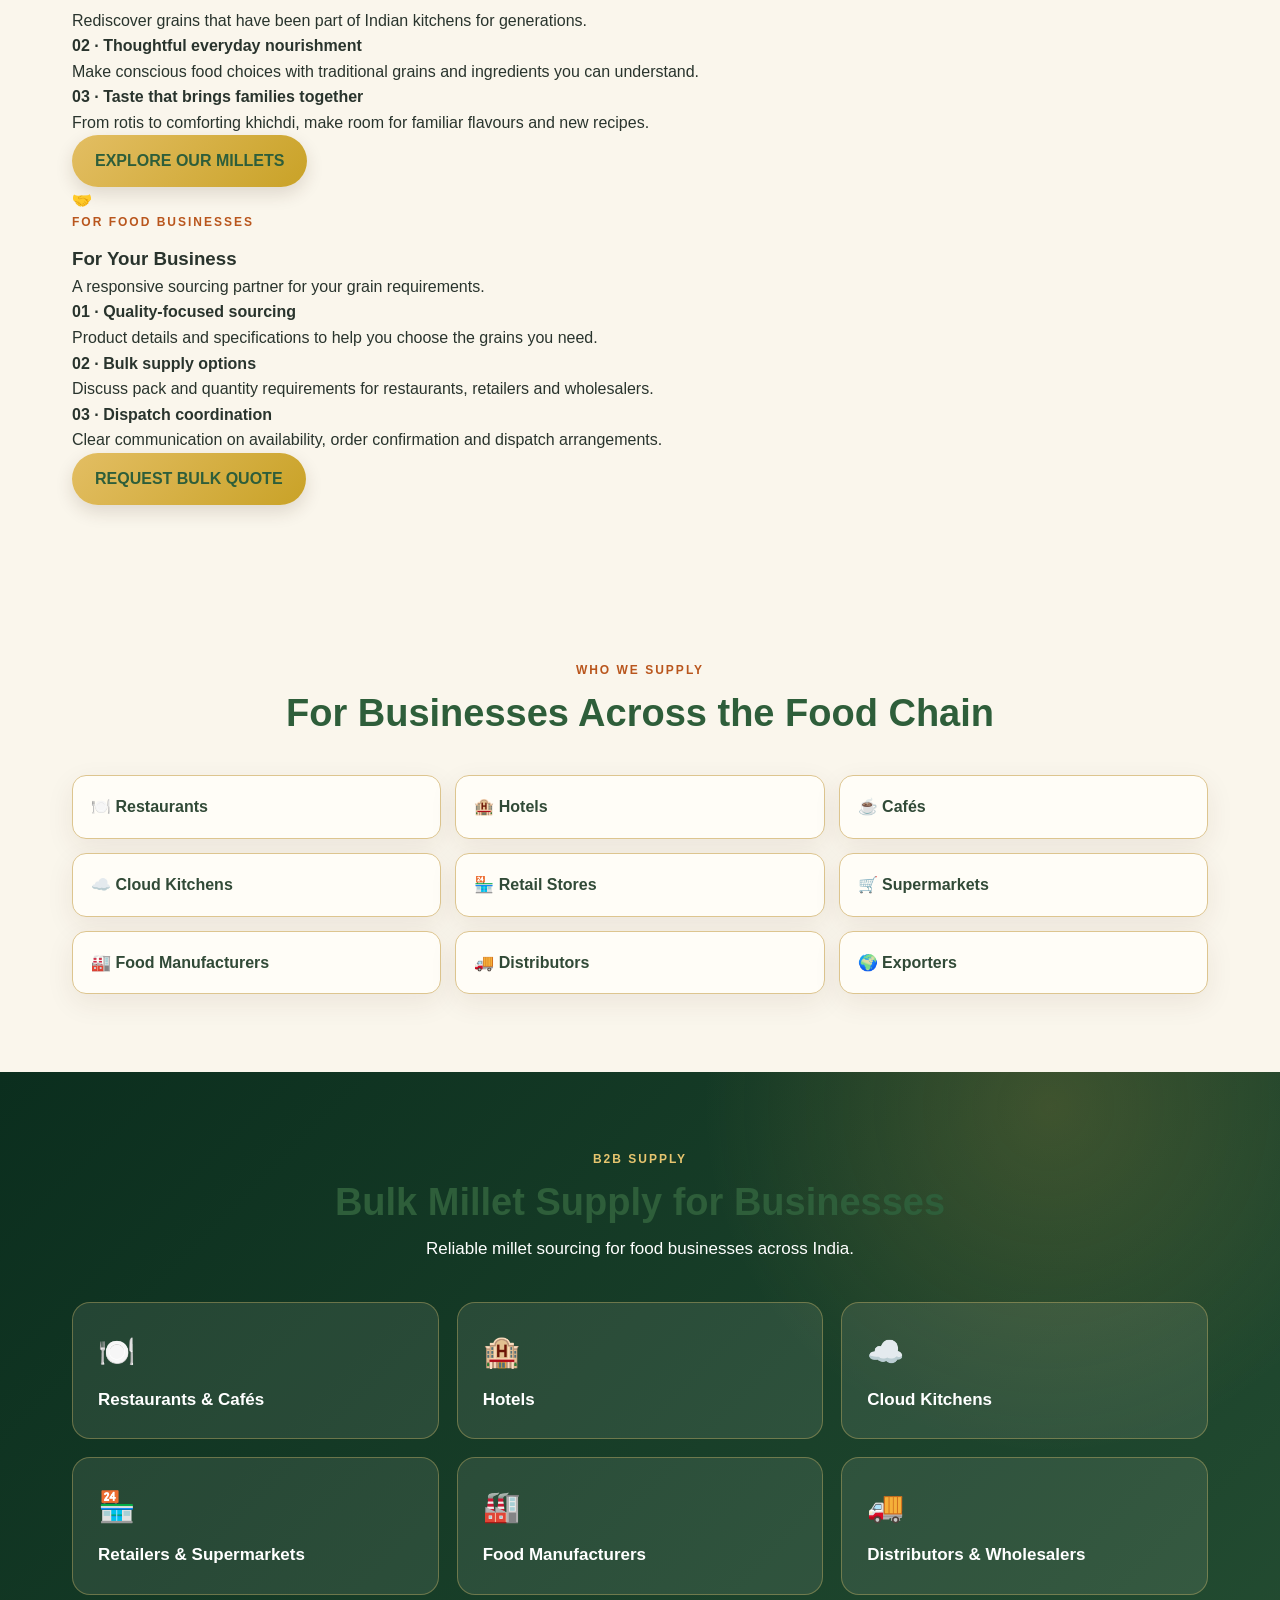
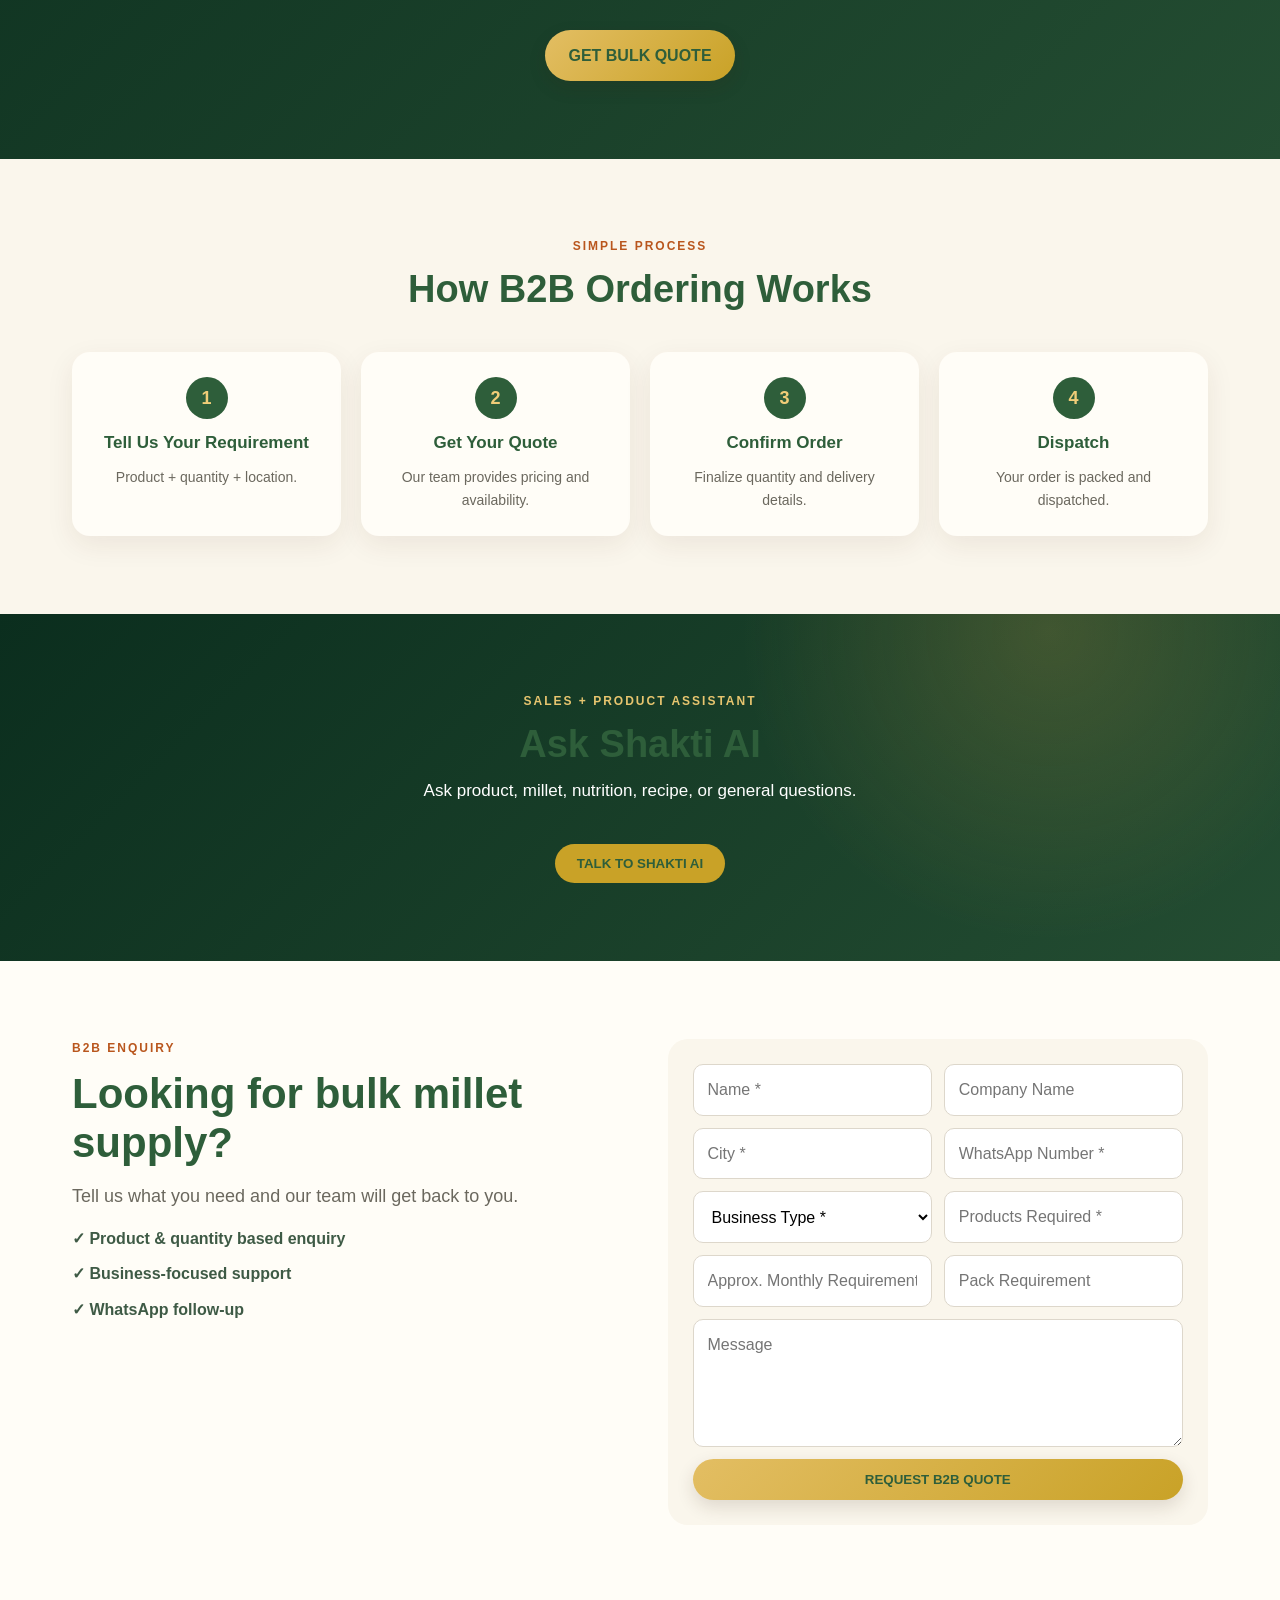
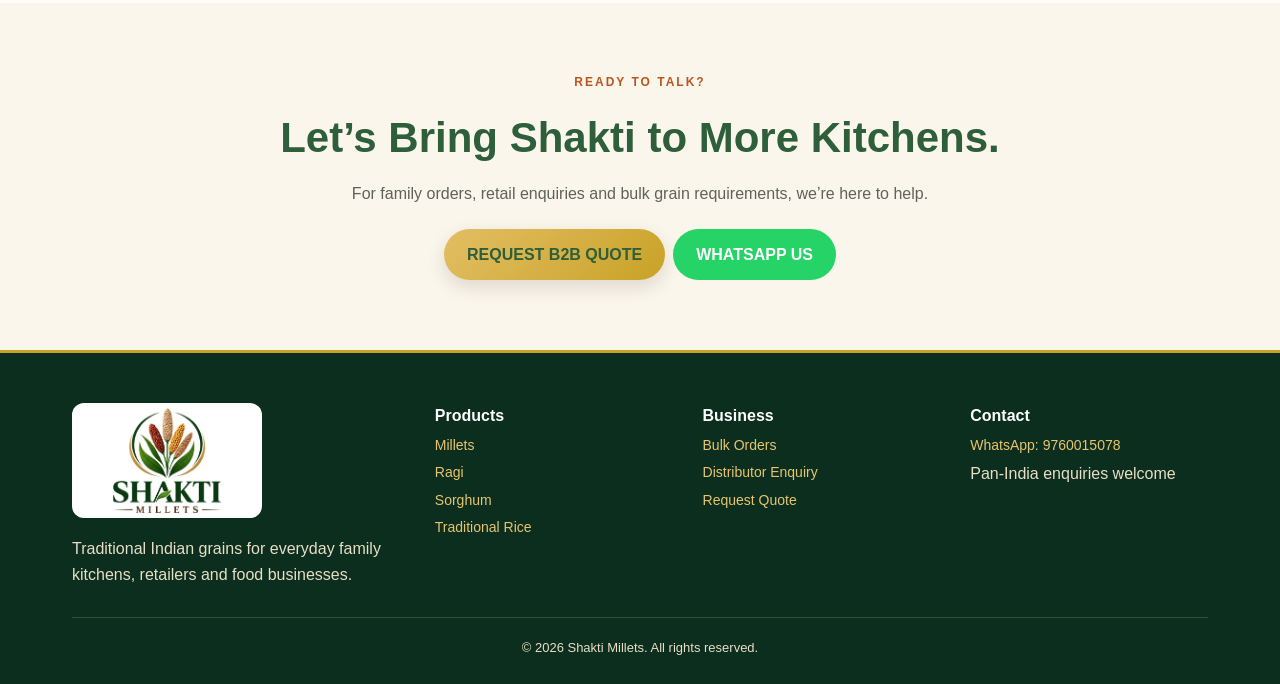
==== commit 81975405: "Add a proper mobile navigation menu" ====
--- a/index.html
+++ b/index.html
@@ -15,7 +15,7 @@
 </style>
 </head>
 <body>
-<header><div class="container nav-wrap"><a class="logo" href="#home" aria-label="Shakti Millets home"><img class="brand-logo-img" src="images/shakti-millets-wordmark.webp" alt="Shakti Millets"></a><nav><a href="#home">Home</a><a href="#story">Our Story</a><a href="#products">Shop Millets</a><a href="recipes.html">Recipes</a><a href="meal-club.html">Family Planner</a><a href="#b2b">Business Supply</a><a href="#contact">Contact</a><a class="nav-cta" href="#quote">GET BULK QUOTE</a></nav></div></header>
+<header><div class="container nav-wrap"><a class="logo" href="#home" aria-label="Shakti Millets home"><img class="brand-logo-img" src="images/shakti-millets-wordmark.webp" alt="Shakti Millets"></a><nav><a href="#home">Home</a><a href="#story">Our Story</a><a href="#products">Shop Millets</a><a href="recipes.html">Recipes</a><a href="meal-club.html">Family Planner</a><a href="#b2b">Business Supply</a><a href="#contact">Contact</a><a class="nav-cta" href="#quote">GET BULK QUOTE</a></nav><details class="mobile-menu"><summary aria-label="Open navigation menu">☰ <span>MENU</span></summary><nav aria-label="Mobile navigation"><a href="#home">Home</a><a href="#story">Our Story</a><a href="#products">Shop Millets</a><a href="recipes.html">Recipes</a><a href="meal-club.html">Family Planner</a><a href="#b2b">Business Supply</a><a href="#contact">Contact</a><a class="nav-cta" href="#quote">GET BULK QUOTE</a></nav></details></div></header>
 <main>
 <section class="hero" id="home"><div class="container hero-grid"><div><div class="eyebrow">TRADITIONAL GRAINS • EVERYDAY FAMILIES</div><h1>Ghar Ki Thali,<br><span>Shakti Wali.</span></h1><p>Bringing India's traditional grains back to everyday families. From home kitchens to restaurants, retailers and food businesses, discover grains rooted in our food heritage.</p><div class="hero-buttons"><a class="btn-primary" href="#products">SHOP MILLETS</a><a class="btn-secondary" href="#story">EXPLORE OUR STORY</a><a class="btn-whatsapp" href="https://wa.me/919760015078" target="_blank" rel="noopener">WHATSAPP US</a></div><div class="hero-note">Apni Jadien. Apni Shakti.</div></div><div class="hero-pack"><div class="pack-card"><img src="images/shakti-millets-lockup.webp" alt="Shakti Millets — Ghar Ki Thali, Shakti Wali"></div></div></div></section>
 <section class="trust" aria-label="Shakti Millets values"><div class="container trust-grid"><span>🌾 Rooted in Indian Food Traditions</span><span>🏡 Made for Everyday Family Kitchens</span><span>📦 Retail & Bulk Supply Options</span></div></section>
--- a/brand-theme.css
+++ b/brand-theme.css
@@ -1,4 +1,4 @@
-:root{--shakti-green:#103c27;--shakti-green-2:#1d5637;--shakti-cream:#f7ebd0;--shakti-ivory:#fff9ec;--shakti-gold:#c49a43;--shakti-brown:#4a2b18;--shakti-orange:#b9561d;--shakti-line:#ddc58f}
+:root{--shakti-green:#2e5e3a;--shakti-green-2:#244d32;--shakti-cream:#faf6ec;--shakti-ivory:#faf6ec;--shakti-gold:#c9a227;--shakti-brown:#754c32;--shakti-orange:#b9561d;--shakti-line:#ddc58f}
 body{background:var(--shakti-ivory);color:#29342d}
 header{background:rgba(255,249,236,.97);color:var(--shakti-green);border-bottom:2px solid var(--shakti-gold);box-shadow:0 7px 25px rgba(74,43,24,.13)}
 .logo,.brand{display:flex;align-items:center;text-decoration:none;flex:0 0 auto}
